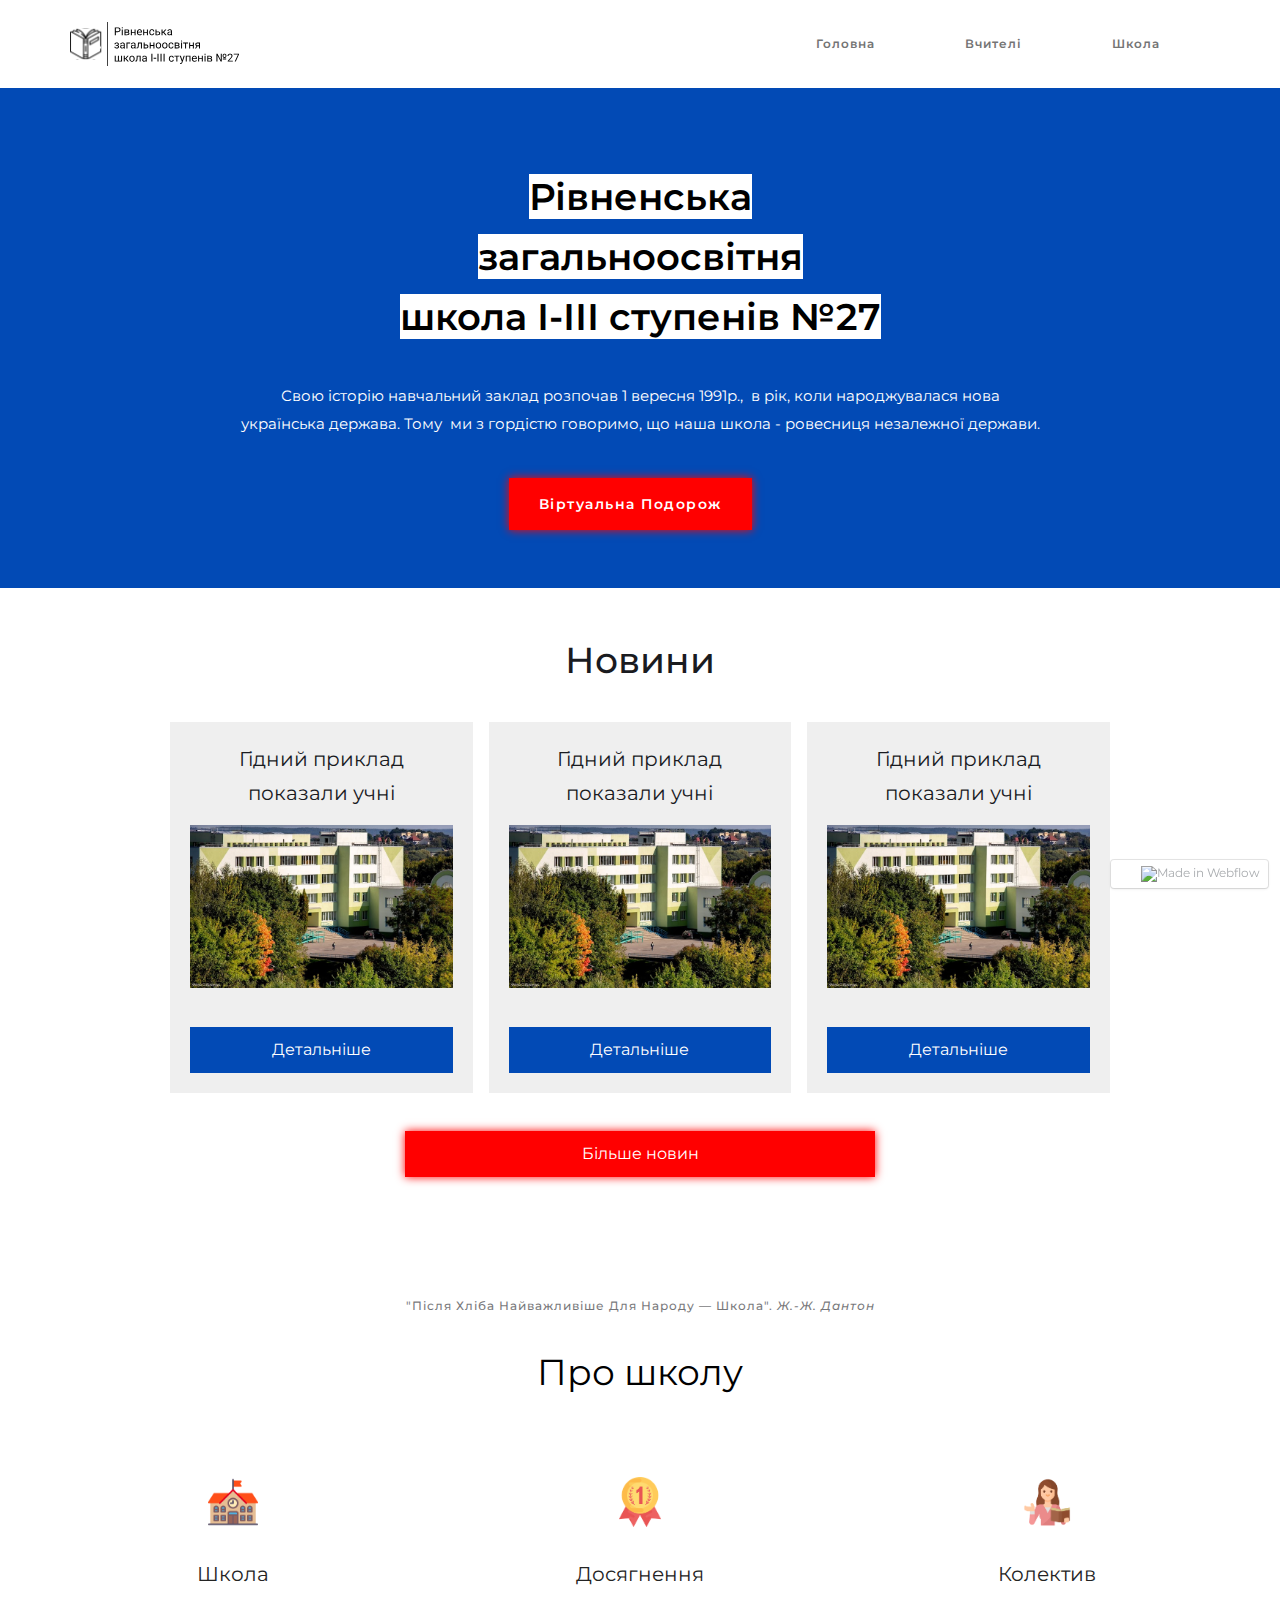
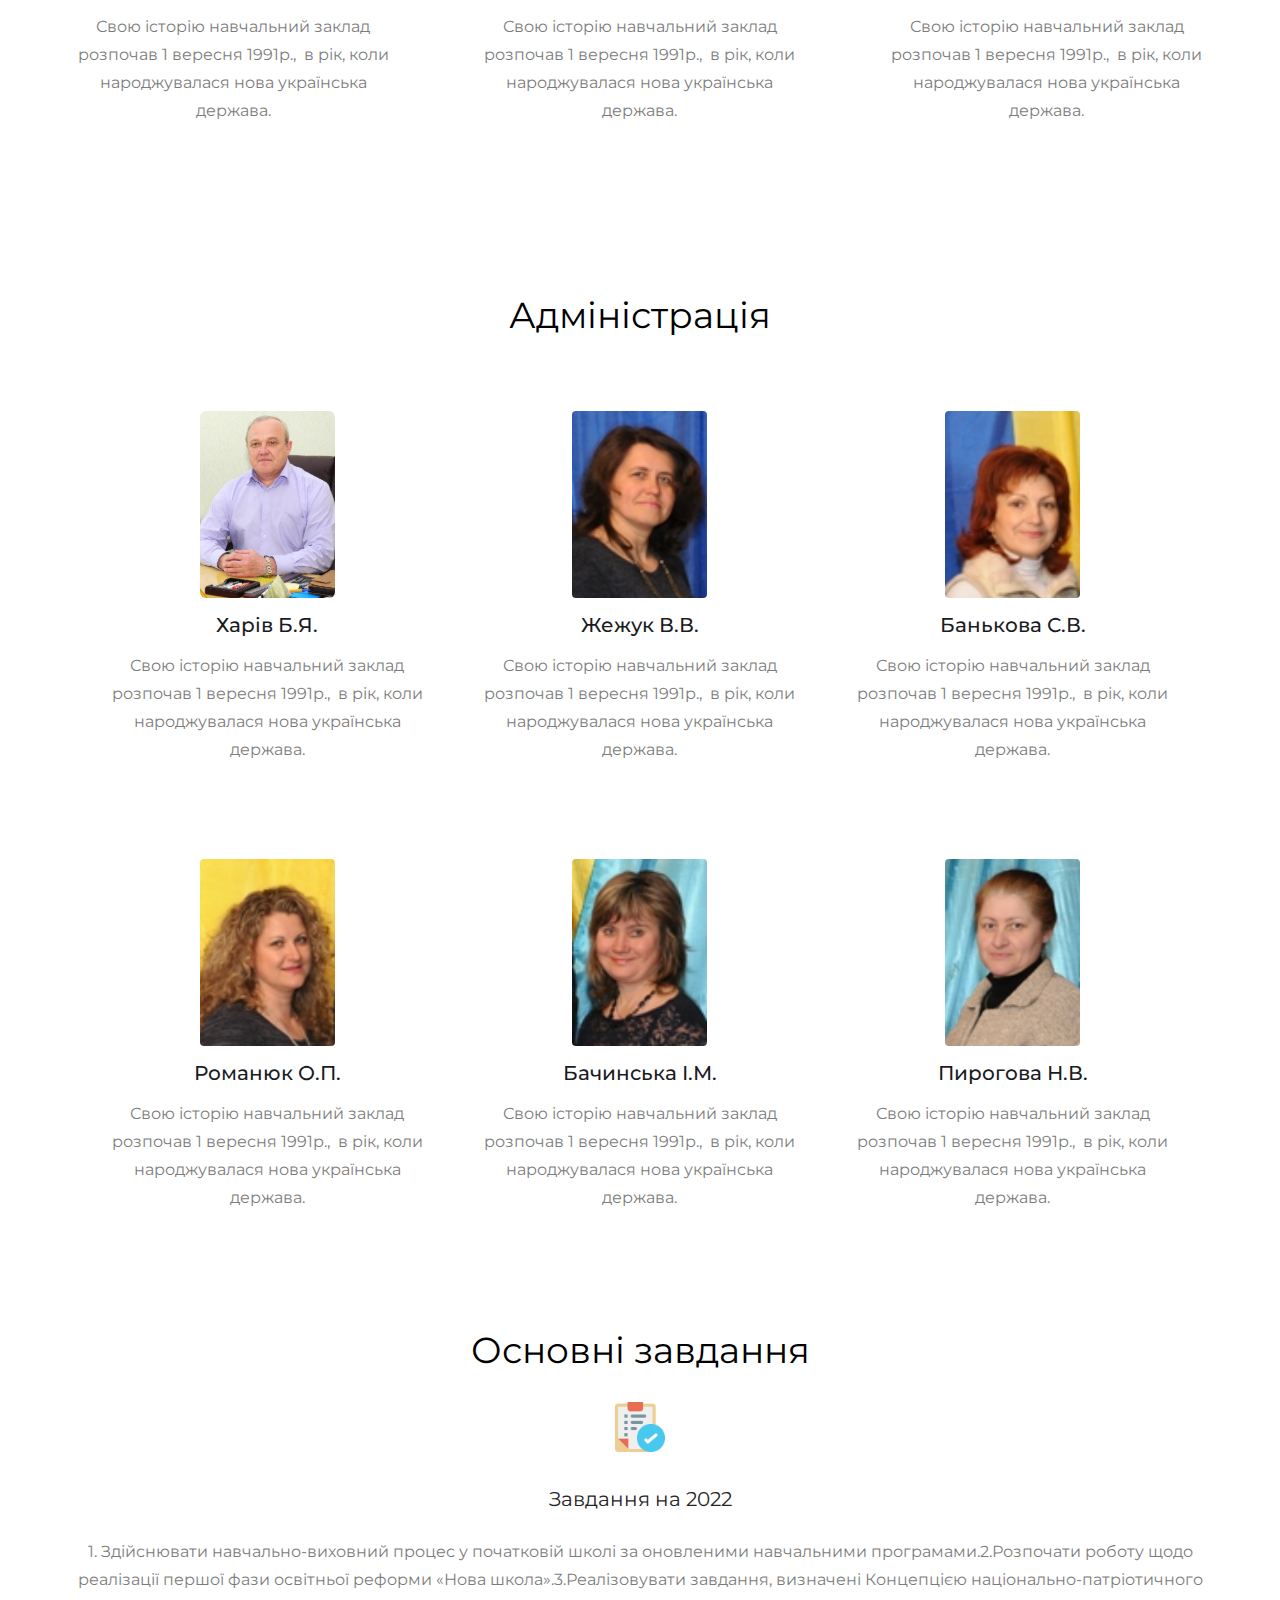
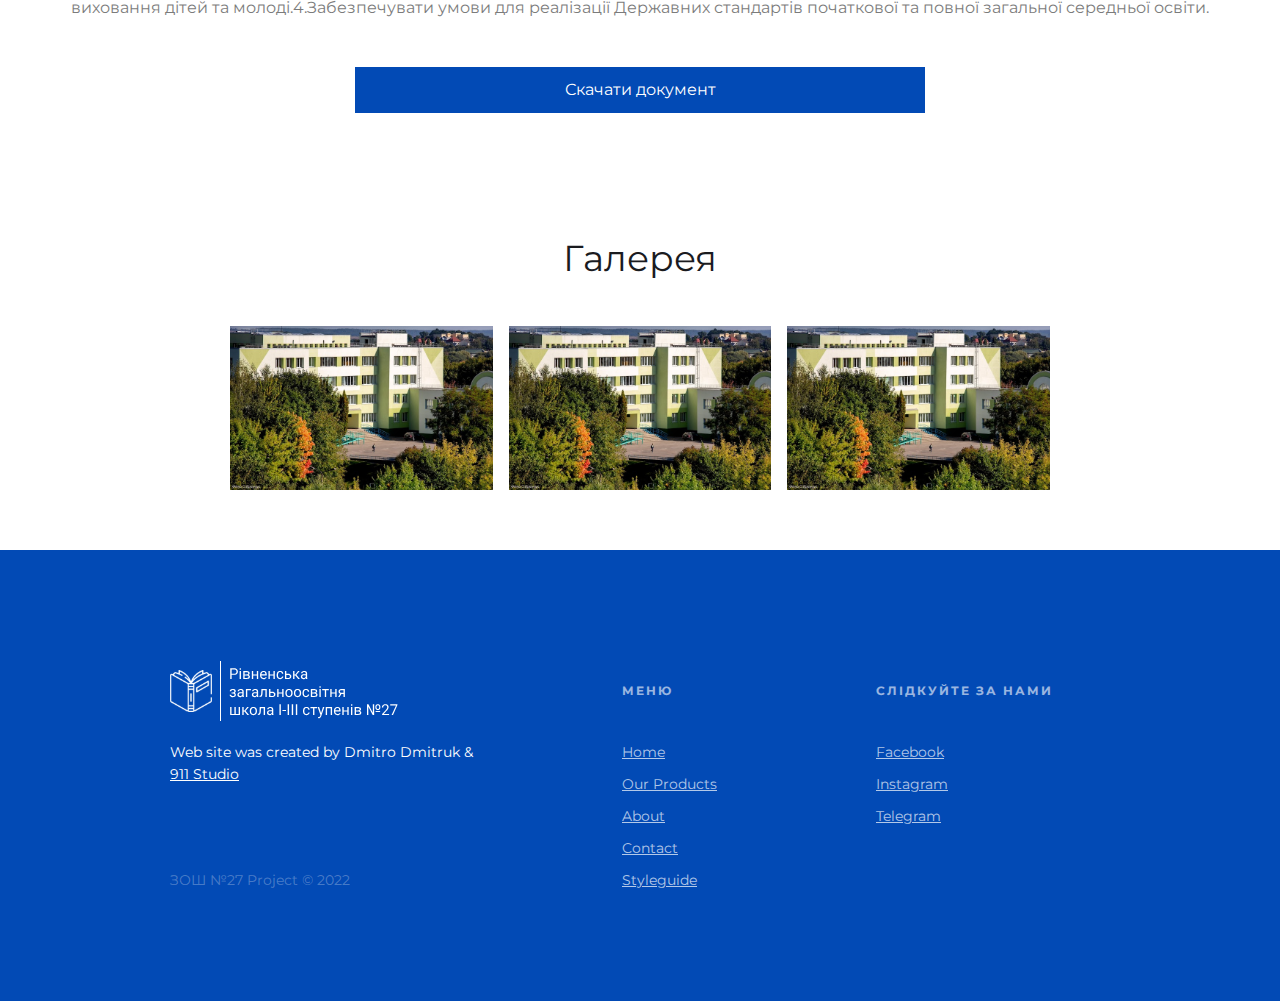
==== index.html @ 9663507f "Update index.html" ====
﻿<!DOCTYPE html>
<!-- This site was created in Webflow. http://www.webflow.com -->
<!-- Last Published: Mon Jan 24 2022 20:00:37 GMT+0000 (Coordinated Universal Time) -->
<html data-wf-domain="firstedsitetype1.webflow.io" data-wf-page="61d9787a965db270b0815e20" data-wf-site="61d9787a965db21ea6815e1c" data-wf-status="1">

<head>
  <meta charset="utf-8">
  <title>ЗОШ №27</title>
  <meta content="Portfolio - Webflow HTML website template" property="og:title">
  <meta content="https://uploads-ssl.webflow.com/5c6e6f46bf98b2013cf621c5/5cdbf62c56d6dd3315e2b16b_Portfolio%20SEO.jpg" property="og:image">
  <meta content="Portfolio - Webflow HTML website template" property="twitter:title">
  <meta content="https://uploads-ssl.webflow.com/5c6e6f46bf98b2013cf621c5/5cdbf62c56d6dd3315e2b16b_Portfolio%20SEO.jpg" property="twitter:image">
  <meta content="width=device-width, initial-scale=1" name="viewport">
  <meta content="Webflow" name="generator">
  <link href="61d9787a965db21ea6815e1c/css/firstedsitetype1.webflow.cdcd6b448.css" rel="stylesheet" type="text/css">
  <script src="ajax/libs/webfont/1.6.26/webfont.js" type="text/javascript"></script>
  <script type="text/javascript">
    WebFont.load({
      google: {
        families: ["Montserrat:100,100italic,200,200italic,300,300italic,400,400italic,500,500italic,600,600italic,700,700italic,800,800italic,900,900italic"]
      }
    });
  </script>
  <!--[if lt IE 9]><script src="https://cdnjs.cloudflare.com/ajax/libs/html5shiv/3.7.3/html5shiv.min.js" type="text/javascript"></script><![endif]-->
  <script type="text/javascript">
    ! function(o, c) {
      var n = c.documentElement,
        t = " w-mod-";
      n.className += t + "js", ("ontouchstart" in o || o.DocumentTouch && c instanceof DocumentTouch) && (n.className += t + "touch")
    }(window, document);
  </script>
  <link href="img/favicon.svg" rel="shortcut icon" type="image/x-icon">
  <link href="img/webclip.png" rel="apple-touch-icon">
</head>

<body class="body">
  <div data-animation="default" data-collapse="medium" data-duration="400" data-easing="ease" data-easing2="ease" data-doc-height="1" role="banner" class="navbar-light w-nav">
    <div class="container-light-nav w-container">
      <a href="#" class="navbar-light-brand w-nav-brand"><img src="61d9787a965db21ea6815e1c/61eb104638415edb70605162_Group%20252.svg" loading="lazy" width="171" alt="" class="image-2"></a>
      <nav role="navigation" class="nav-menu-3 w-nav-menu"><a href="#" class="navbar-light-bold-link w-nav-link">Головна</a><a href="about.html" class="navbar-light-bold-link link1 w-nav-link">About</a><a href="work/project-1.html" class="navbar-light-bold-link w-nav-link">Вчителі</a><a href="#" class="navbar-light-bold-link margin w-nav-link">Школа</a><a href="#" class="navbar-light-navbutton w-button">Закрити</a></nav>
      <div class="menu-button-2 w-nav-button">
        <div class="navbar-light-icon w-icon-nav-menu"></div>
      </div>
    </div>
  </div>
  <div class="hero-centered-section-2 wf-section">
    <div class="centered-container-4 hero">
      <h1 class="call-to-action-heading"><strong class="bold-text-3">Рівненська<br>загальноосвітня<br>школа І-ІІІ ступенів №27</strong></h1>
      <p class="paragraph-4">Свою історію навчальний заклад розпочав 1 вересня 1991р.,  в рік, коли народжувалася нова українська держава. Тому  ми з гордістю говоримо, що наша школа - ровесниця незалежної держави.</p>
      <div class="call-to-action-buttons"><a href="#" class="primary-button-black w-button">Віртуальна подорож</a></div>
    </div>
  </div>
  <div class="container-2 w-container">
    <h2 class="heading-5">Новини</h2>
    <div class="w-layout-grid grid-2">
      <div id="w-node-_0415fb3f-47e9-1f20-439d-77aa649a1a0a-b0815e20" class="div-block-3">
        <h1 class="heading-4">Гідний приклад показали учні <br></h1><img src="61d9787a965db21ea6815e1c/61e8712959185438f2e9c847_foto10.svg" loading="lazy" alt="" class="image-6"><a href="#" class="button-4 w-button">Детальніше</a></div>
      <div id="w-node-_4886e2d8-383d-171f-f75a-97feb300825b-b0815e20" class="div-block-4">
        <h1 class="heading-4">Гідний приклад показали учні <br></h1><img src="61d9787a965db21ea6815e1c/61e8712959185438f2e9c847_foto10.svg" loading="lazy" alt="" class="image-6"><a href="#" class="button-4 w-button">Детальніше</a></div>
      <div id="w-node-_402d2395-a0a4-376d-558b-1325a8fdc1e4-b0815e20" class="div-block-5">
        <h1 class="heading-4">Гідний приклад показали учні <br></h1><img src="61d9787a965db21ea6815e1c/61e8712959185438f2e9c847_foto10.svg" loading="lazy" alt="" class="image-6"><a href="#" class="button-4 w-button">Детальніше</a></div>
    </div><a href="#" class="button-5 w-button">Більше новин</a></div>
  <div class="about-services-section-3 wf-section">
    <div class="layout-container-5">
      <div class="uppercase-label cc-light">&quot;Після хліба найважливіше для народу — школа&quot;. <em>Ж.-Ж. Дантон</em></div>
      <div class="section-heading-wrap">
        <h2 class="about-services-heading-2">Про школу</h2></div>
      <div class="w-layout-grid our-services-grid">
        <div id="w-node-_2dd7c627-fd09-6a30-bc1b-7b00ef68406f-b0815e20"><img src="61d9787a965db21ea6815e1c/61ebce993eec59802623052a_school.png" width="50" alt="" class="service-icon">
          <div class="paragraph-bigger-2">Школа</div>
          <div class="paragraph-light-2">Свою історію навчальний заклад розпочав 1 вересня 1991р.,  в рік, коли народжувалася нова українська держава. </div>
        </div>
        <div id="w-node-_2dd7c627-fd09-6a30-bc1b-7b00ef684075-b0815e20" class="div-block-6"><img src="61d9787a965db21ea6815e1c/61ebcef50424bc728038a250_gold-medal.png" width="50" sizes="50px" srcset="61d9787a965db21ea6815e1c/61ebcef50424bc728038a250_gold-medal-p-500.png 500w, 61d9787a965db21ea6815e1c/61ebcef50424bc728038a250_gold-medal.png 512w" alt="" class="service-icon">
          <div class="paragraph-bigger-2">Досягнення</div>
          <div class="paragraph-light-2">Свою історію навчальний заклад розпочав 1 вересня 1991р.,  в рік, коли народжувалася нова українська держава. </div>
        </div>
        <div id="w-node-_2dd7c627-fd09-6a30-bc1b-7b00ef68407b-b0815e20" class="div-block-7"><img src="61d9787a965db21ea6815e1c/61ebceffe778ef903ecd5eda_teacher.png" width="50" sizes="50px" srcset="61d9787a965db21ea6815e1c/61ebceffe778ef903ecd5eda_teacher-p-500.png 500w, 61d9787a965db21ea6815e1c/61ebceffe778ef903ecd5eda_teacher.png 512w" alt="" class="service-icon">
          <div class="paragraph-bigger-2">Колектив</div>
          <div class="paragraph-light-2">Свою історію навчальний заклад розпочав 1 вересня 1991р.,  в рік, коли народжувалася нова українська держава. </div>
        </div>
      </div>
    </div>
  </div>
  <section class="cards-section-3 wf-section">
    <div class="cards-centered-container-3">
      <h2 class="cards-heading-2">Адміністрація</h2>
      <div class="w-layout-grid grid-3">
        <div id="w-node-_5cc56410-78a3-db7b-882e-aea2914bc090-b0815e20" class="div-block-20"><img src="61d9787a965db21ea6815e1c/61eef6e5d3212e21b6e97d5e_dyr%202.svg" loading="lazy" alt="" class="image-7">
          <h5 class="heading-11">Харів Б.Я.</h5>
          <div class="paragraph-light-2">Свою історію навчальний заклад розпочав 1 вересня 1991р.,  в рік, коли народжувалася нова українська держава. </div>
        </div>
        <div id="w-node-_103beee8-cf73-59cf-a818-99feea9e9a7e-b0815e20" class="div-block-21"><img src="61d9787a965db21ea6815e1c/61ec6e6d713b7af237a31a8c_1111%20%281%29%201.svg" loading="lazy" alt="" class="image-7">
          <h5 class="heading-12">Жежук В.В.</h5>
          <div class="paragraph-light-2">Свою історію навчальний заклад розпочав 1 вересня 1991р.,  в рік, коли народжувалася нова українська держава. </div>
        </div>
        <div id="w-node-_459444ac-bafb-150d-f192-a1337df9ac0c-b0815e20" class="div-block-22"><img src="61d9787a965db21ea6815e1c/61ebda342feaaa518d736b5d_1111%20%282%29%201.svg" loading="lazy" alt="" class="image-7">
          <h5 class="heading-13">Банькова С.В.</h5>
          <div class="paragraph-light-2">Свою історію навчальний заклад розпочав 1 вересня 1991р.,  в рік, коли народжувалася нова українська держава. </div>
        </div>
        <div id="w-node-aff3f254-a9be-9cbf-3c4b-4bce1d670b29-b0815e20" class="div-block-23"><img src="61d9787a965db21ea6815e1c/61ec6ef815a31841acb0079c_1111%20%283%29%201.svg" loading="lazy" alt="" class="image-16">
          <h5 class="heading-14">Романюк О.П.</h5>
          <div class="paragraph-light-2">Свою історію навчальний заклад розпочав 1 вересня 1991р.,  в рік, коли народжувалася нова українська держава. </div>
        </div>
        <div id="w-node-bc445b6e-08cf-c617-1a65-7a1874ef0f01-b0815e20" class="div-block-24"><img src="61d9787a965db21ea6815e1c/61ec6c9595ff2ef2753bba88_1111%20%284%29%201.svg" loading="lazy" alt="" class="image-7">
          <h5 class="heading-10">Бачинська І.М.</h5>
          <div class="paragraph-light-2">Свою історію навчальний заклад розпочав 1 вересня 1991р.,  в рік, коли народжувалася нова українська держава. </div>
        </div>
        <div id="w-node-c2b5476b-d02a-9b82-5a9a-f78bc96abdcc-b0815e20"><img src="61d9787a965db21ea6815e1c/61ebd9a25458cefeafcf867c_1111%20%285%29%201.svg" loading="lazy" alt="" class="image-7">
          <h5 class="heading-10">Пирогова Н.В.</h5>
          <div class="paragraph-light-2">Свою історію навчальний заклад розпочав 1 вересня 1991р.,  в рік, коли народжувалася нова українська держава. </div>
        </div>
      </div>
    </div>
  </section>
  <div class="about-services-section-3 wf-section">
    <div class="layout-container-6">
      <div class="section-heading-wrap">
        <h2 class="about-services-heading-2">Основні завдання</h2></div>
      <div class="w-layout-grid our-services-grid-2">
        <div id="w-node-ad8e2a5c-8f0b-9cde-867f-dc7500921917-b0815e20" class="div-block-26"><img src="61d9787a965db21ea6815e1c/61ebe29cf6ec072f7f555dff_completed-task.png" width="50" alt="" class="service-icon icon">
          <div class="paragraph-bigger-2">Завдання на 2022</div>
          <div class="paragraph-light-2">1. Здійснювати навчально-виховний процес у початковій школі за оновленими навчальними програмами.2.Розпочати роботу щодо реалізації першої фази освітньої реформи «Нова школа».3.Реалізовувати завдання, визначені Концепцією національно-патріотичного виховання дітей та молоді.4.Забезпечувати умови для реалізації Державних стандартів початкової та повної загальної середньої освіти.</div><a id="w-node-ce9aa9ec-27ff-61ab-f1ac-e3abd87cdbb5-b0815e20" href="#" class="button-6 w-button">Скачати документ</a></div>
      </div>
    </div>
  </div>
  <h2 class="heading-18">Галерея</h2>
  <div class="section-4 wf-section">
    <div class="w-layout-grid grid-8">
      <div id="w-node-e1f950d1-c550-7351-fd55-36d050d19826-b0815e20"><img src="61d9787a965db21ea6815e1c/61e8712959185438f2e9c847_foto10.svg" loading="lazy" alt=""></div><img src="61d9787a965db21ea6815e1c/61e8712959185438f2e9c847_foto10.svg" loading="lazy" id="w-node-afbf003c-ed60-6184-dfce-31ef0506db3e-b0815e20" alt=""><img src="61d9787a965db21ea6815e1c/61e8712959185438f2e9c847_foto10.svg" loading="lazy" id="w-node-_06fa1d9b-f05e-83cd-65d6-2abcfd4f10e9-b0815e20" alt=""></div>
  </div>
  <div class="footer-wrapper-2 wf-section">
    <div class="wrap">
      <div class="w-layout-grid footer">
        <div id="w-node-_2bea6eff-9073-29dc-cfba-de7bb86956cc-b0815e20" class="div-block-25"><img src="61d9787a965db21ea6815e1c/61ebee629b9d20934a2c982f_Group%20256.svg" loading="lazy" alt="" class="image-12"></div>
        <p id="w-node-_2bea6eff-9073-29dc-cfba-de7bb86956cf-b0815e20" class="small-paragraph">Web site was created by Dmitro Dmitruk &amp; <a href="#" class="link-2">911 Studio</a></p>
        <p id="w-node-_2bea6eff-9073-29dc-cfba-de7bb86956d1-b0815e20" class="small-paragraph cc-copyright-footer">ЗОШ №27 Project © 2022</p>
        <div id="w-node-_2bea6eff-9073-29dc-cfba-de7bb86956d3-b0815e20" class="label-2 cc-footer-section-headline w-inline-block">Меню</div>
        <div id="w-node-_2bea6eff-9073-29dc-cfba-de7bb86956d5-b0815e20" class="footer-grid-column"><a href="#" class="footer-link">Home</a><a href="#" class="footer-link">Our Products</a><a href="#" class="footer-link">About</a><a href="#" class="footer-link">Contact</a><a href="#" class="footer-link">Styleguide</a></div>
        <div id="w-node-_2bea6eff-9073-29dc-cfba-de7bb86956e0-b0815e20" class="label-2 cc-footer-section-headline w-inline-block">Слідкуйте за нами</div>
        <div id="w-node-_2bea6eff-9073-29dc-cfba-de7bb86956e2-b0815e20" class="footer-grid-column"><a href="#" target="_blank" class="footer-link">Facebook</a><a href="#" target="_blank" class="footer-link">Instagram</a><a href="#" target="_blank" class="footer-link">Telegram</a></div>
      </div>
    </div>
  </div>
  <script src="js/jquery-3.5.1.min.dc5e7f18c8.js?site=61d9787a965db21ea6815e1c" type="text/javascript" integrity="sha256-9/aliU8dGd2tb6OSsuzixeV4y/faTqgFtohetphbbj0=" crossorigin="anonymous"></script>
  <script src="61d9787a965db21ea6815e1c/js/webflow.a9cdc1e9c.js" type="text/javascript"></script>
  <!--[if lte IE 9]><script src="//cdnjs.cloudflare.com/ajax/libs/placeholders/3.0.2/placeholders.min.js"></script><![endif]-->
 
</body>

</html>
---- 61d9787a965db21ea6815e1c/css/firstedsitetype1.webflow.cdcd6b448.css ----
/* Generated on: Mon Jan 24 2022 20:00:37 GMT+0000 (Coordinated Universal Time) */
/* ==========================================================================
   normalize.css v3.0.3 | MIT License | github.com/necolas/normalize.css 
   ========================================================================== */
/*! normalize.css v3.0.3 | MIT License | github.com/necolas/normalize.css */html{font-family:sans-serif;-ms-text-size-adjust:100%;-webkit-text-size-adjust:100%}body{margin:0}article,aside,details,figcaption,figure,footer,header,hgroup,main,menu,nav,section,summary{display:block}audio,canvas,progress,video{display:inline-block;vertical-align:baseline}audio:not([controls]){display:none;height:0}[hidden],template{display:none}a{background-color:transparent}a:active,a:hover{outline:0}abbr[title]{border-bottom:1px dotted}b,strong{font-weight:bold}dfn{font-style:italic}h1{font-size:2em;margin:.67em 0}mark{background:#ff0;color:#000}small{font-size:80%}sub,sup{font-size:75%;line-height:0;position:relative;vertical-align:baseline}sup{top:-0.5em}sub{bottom:-0.25em}img{border:0}svg:not(:root){overflow:hidden}figure{margin:1em 40px}hr{box-sizing:content-box;height:0}pre{overflow:auto}code,kbd,pre,samp{font-family:monospace,monospace;font-size:1em}button,input,optgroup,select,textarea{color:inherit;font:inherit;margin:0}button{overflow:visible}button,select{text-transform:none}button,html input[type="button"],input[type="reset"]{-webkit-appearance:button;cursor:pointer}button[disabled],html input[disabled]{cursor:default}button::-moz-focus-inner,input::-moz-focus-inner{border:0;padding:0}input{line-height:normal}input[type='checkbox'],input[type='radio']{box-sizing:border-box;padding:0}input[type='number']::-webkit-inner-spin-button,input[type='number']::-webkit-outer-spin-button{height:auto}input[type='search']{-webkit-appearance:none}input[type='search']::-webkit-search-cancel-button,input[type='search']::-webkit-search-decoration{-webkit-appearance:none}fieldset{border:1px solid #c0c0c0;margin:0 2px;padding:.35em .625em .75em}legend{border:0;padding:0}textarea{overflow:auto}optgroup{font-weight:bold}table{border-collapse:collapse;border-spacing:0}td,th{padding:0}

/* ==========================================================================
   Start of base Webflow CSS - If you're looking for some ultra-clean CSS, skip the boilerplate and see the unminified code below.
   ========================================================================== */
@font-face{font-family:'webflow-icons';src:url("[data-uri]") format('truetype');font-weight:normal;font-style:normal}[class^="w-icon-"],[class*=" w-icon-"]{font-family:'webflow-icons' !important;speak:none;font-style:normal;font-weight:normal;font-variant:normal;text-transform:none;line-height:1;-webkit-font-smoothing:antialiased;-moz-osx-font-smoothing:grayscale}.w-icon-slider-right:before{content:"\e600"}.w-icon-slider-left:before{content:"\e601"}.w-icon-nav-menu:before{content:"\e602"}.w-icon-arrow-down:before,.w-icon-dropdown-toggle:before{content:"\e603"}.w-icon-file-upload-remove:before{content:"\e900"}.w-icon-file-upload-icon:before{content:"\e903"}*{-webkit-box-sizing:border-box;-moz-box-sizing:border-box;box-sizing:border-box}html{height:100%}body{margin:0;min-height:100%;background-color:#fff;font-family:Arial,sans-serif;font-size:14px;line-height:20px;color:#333}img{max-width:100%;vertical-align:middle;display:inline-block}html.w-mod-touch *{background-attachment:scroll !important}.w-block{display:block}.w-inline-block{max-width:100%;display:inline-block}.w-clearfix:before,.w-clearfix:after{content:" ";display:table;grid-column-start:1;grid-row-start:1;grid-column-end:2;grid-row-end:2}.w-clearfix:after{clear:both}.w-hidden{display:none}.w-button{display:inline-block;padding:9px 15px;background-color:#3898EC;color:white;border:0;line-height:inherit;text-decoration:none;cursor:pointer;border-radius:0}input.w-button{-webkit-appearance:button}html[data-w-dynpage] [data-w-cloak]{color:transparent !important}.w-webflow-badge,.w-webflow-badge *{position:static;left:auto;top:auto;right:auto;bottom:auto;z-index:auto;display:block;visibility:visible;overflow:visible;overflow-x:visible;overflow-y:visible;box-sizing:border-box;width:auto;height:auto;max-height:none;max-width:none;min-height:0;min-width:0;margin:0;padding:0;float:none;clear:none;border:0 none transparent;border-radius:0;background:none;background-image:none;background-position:0 0;background-size:auto auto;background-repeat:repeat;background-origin:padding-box;background-clip:border-box;background-attachment:scroll;background-color:transparent;box-shadow:none;opacity:1;transform:none;transition:none;direction:ltr;font-family:inherit;font-weight:inherit;color:inherit;font-size:inherit;line-height:inherit;font-style:inherit;font-variant:inherit;text-align:inherit;letter-spacing:inherit;text-decoration:inherit;text-indent:0;text-transform:inherit;list-style-type:disc;text-shadow:none;font-smoothing:auto;vertical-align:baseline;cursor:inherit;white-space:inherit;word-break:normal;word-spacing:normal;word-wrap:normal}.w-webflow-badge{position:fixed !important;display:inline-block !important;visibility:visible !important;z-index:2147483647 !important;top:auto !important;right:12px !important;bottom:12px !important;left:auto !important;color:#AAADB0 !important;background-color:#fff !important;border-radius:3px !important;padding:6px 8px 6px 6px !important;font-size:12px !important;opacity:1 !important;line-height:14px !important;text-decoration:none !important;transform:none !important;margin:0 !important;width:auto !important;height:auto !important;overflow:visible !important;white-space:nowrap;box-shadow:0 0 0 1px rgba(0,0,0,0.1),0 1px 3px rgba(0,0,0,0.1);cursor:pointer}.w-webflow-badge>img{display:inline-block !important;visibility:visible !important;opacity:1 !important;vertical-align:middle !important}h1,h2,h3,h4,h5,h6{font-weight:bold;margin-bottom:10px}h1{font-size:38px;line-height:44px;margin-top:20px}h2{font-size:32px;line-height:36px;margin-top:20px}h3{font-size:24px;line-height:30px;margin-top:20px}h4{font-size:18px;line-height:24px;margin-top:10px}h5{font-size:14px;line-height:20px;margin-top:10px}h6{font-size:12px;line-height:18px;margin-top:10px}p{margin-top:0;margin-bottom:10px}blockquote{margin:0 0 10px 0;padding:10px 20px;border-left:5px solid #E2E2E2;font-size:18px;line-height:22px}figure{margin:0;margin-bottom:10px}figcaption{margin-top:5px;text-align:center}ul,ol{margin-top:0;margin-bottom:10px;padding-left:40px}.w-list-unstyled{padding-left:0;list-style:none}.w-embed:before,.w-embed:after{content:" ";display:table;grid-column-start:1;grid-row-start:1;grid-column-end:2;grid-row-end:2}.w-embed:after{clear:both}.w-video{width:100%;position:relative;padding:0}.w-video iframe,.w-video object,.w-video embed{position:absolute;top:0;left:0;width:100%;height:100%}fieldset{padding:0;margin:0;border:0}button,html input[type='button'],input[type='reset']{border:0;cursor:pointer;-webkit-appearance:button}.w-form{margin:0 0 15px}.w-form-done{display:none;padding:20px;text-align:center;background-color:#dddddd}.w-form-fail{display:none;margin-top:10px;padding:10px;background-color:#ffdede}label{display:block;margin-bottom:5px;font-weight:bold}.w-input,.w-select{display:block;width:100%;height:38px;padding:8px 12px;margin-bottom:10px;font-size:14px;line-height:1.42857143;color:#333333;vertical-align:middle;background-color:#ffffff;border:1px solid #cccccc}.w-input:-moz-placeholder,.w-select:-moz-placeholder{color:#999}.w-input::-moz-placeholder,.w-select::-moz-placeholder{color:#999;opacity:1}.w-input:-ms-input-placeholder,.w-select:-ms-input-placeholder{color:#999}.w-input::-webkit-input-placeholder,.w-select::-webkit-input-placeholder{color:#999}.w-input:focus,.w-select:focus{border-color:#3898EC;outline:0}.w-input[disabled],.w-select[disabled],.w-input[readonly],.w-select[readonly],fieldset[disabled] .w-input,fieldset[disabled] .w-select{cursor:not-allowed;background-color:#eeeeee}textarea.w-input,textarea.w-select{height:auto}.w-select{background-color:#f3f3f3}.w-select[multiple]{height:auto}.w-form-label{display:inline-block;cursor:pointer;font-weight:normal;margin-bottom:0}.w-radio{display:block;margin-bottom:5px;padding-left:20px}.w-radio:before,.w-radio:after{content:" ";display:table;grid-column-start:1;grid-row-start:1;grid-column-end:2;grid-row-end:2}.w-radio:after{clear:both}.w-radio-input{margin:4px 0 0;margin-top:1px \9;line-height:normal;float:left;margin-left:-20px}.w-radio-input{margin-top:3px}.w-file-upload{display:block;margin-bottom:10px}.w-file-upload-input{width:.1px;height:.1px;opacity:0;overflow:hidden;position:absolute;z-index:-100}.w-file-upload-default,.w-file-upload-uploading,.w-file-upload-success{display:inline-block;color:#333333}.w-file-upload-error{display:block;margin-top:10px}.w-file-upload-default.w-hidden,.w-file-upload-uploading.w-hidden,.w-file-upload-error.w-hidden,.w-file-upload-success.w-hidden{display:none}.w-file-upload-uploading-btn{display:flex;font-size:14px;font-weight:normal;cursor:pointer;margin:0;padding:8px 12px;border:1px solid #cccccc;background-color:#fafafa}.w-file-upload-file{display:flex;flex-grow:1;justify-content:space-between;margin:0;padding:8px 9px 8px 11px;border:1px solid #cccccc;background-color:#fafafa}.w-file-upload-file-name{font-size:14px;font-weight:normal;display:block}.w-file-remove-link{margin-top:3px;margin-left:10px;width:auto;height:auto;padding:3px;display:block;cursor:pointer}.w-icon-file-upload-remove{margin:auto;font-size:10px}.w-file-upload-error-msg{display:inline-block;color:#ea384c;padding:2px 0}.w-file-upload-info{display:inline-block;line-height:38px;padding:0 12px}.w-file-upload-label{display:inline-block;font-size:14px;font-weight:normal;cursor:pointer;margin:0;padding:8px 12px;border:1px solid #cccccc;background-color:#fafafa}.w-icon-file-upload-icon,.w-icon-file-upload-uploading{display:inline-block;margin-right:8px;width:20px}.w-icon-file-upload-uploading{height:20px}.w-container{margin-left:auto;margin-right:auto;max-width:940px}.w-container:before,.w-container:after{content:" ";display:table;grid-column-start:1;grid-row-start:1;grid-column-end:2;grid-row-end:2}.w-container:after{clear:both}.w-container .w-row{margin-left:-10px;margin-right:-10px}.w-row:before,.w-row:after{content:" ";display:table;grid-column-start:1;grid-row-start:1;grid-column-end:2;grid-row-end:2}.w-row:after{clear:both}.w-row .w-row{margin-left:0;margin-right:0}.w-col{position:relative;float:left;width:100%;min-height:1px;padding-left:10px;padding-right:10px}.w-col .w-col{padding-left:0;padding-right:0}.w-col-1{width:8.33333333%}.w-col-2{width:16.66666667%}.w-col-3{width:25%}.w-col-4{width:33.33333333%}.w-col-5{width:41.66666667%}.w-col-6{width:50%}.w-col-7{width:58.33333333%}.w-col-8{width:66.66666667%}.w-col-9{width:75%}.w-col-10{width:83.33333333%}.w-col-11{width:91.66666667%}.w-col-12{width:100%}.w-hidden-main{display:none !important}@media screen and (max-width:991px){.w-container{max-width:728px}.w-hidden-main{display:inherit !important}.w-hidden-medium{display:none !important}.w-col-medium-1{width:8.33333333%}.w-col-medium-2{width:16.66666667%}.w-col-medium-3{width:25%}.w-col-medium-4{width:33.33333333%}.w-col-medium-5{width:41.66666667%}.w-col-medium-6{width:50%}.w-col-medium-7{width:58.33333333%}.w-col-medium-8{width:66.66666667%}.w-col-medium-9{width:75%}.w-col-medium-10{width:83.33333333%}.w-col-medium-11{width:91.66666667%}.w-col-medium-12{width:100%}.w-col-stack{width:100%;left:auto;right:auto}}@media screen and (max-width:767px){.w-hidden-main{display:inherit !important}.w-hidden-medium{display:inherit !important}.w-hidden-small{display:none !important}.w-row,.w-container .w-row{margin-left:0;margin-right:0}.w-col{width:100%;left:auto;right:auto}.w-col-small-1{width:8.33333333%}.w-col-small-2{width:16.66666667%}.w-col-small-3{width:25%}.w-col-small-4{width:33.33333333%}.w-col-small-5{width:41.66666667%}.w-col-small-6{width:50%}.w-col-small-7{width:58.33333333%}.w-col-small-8{width:66.66666667%}.w-col-small-9{width:75%}.w-col-small-10{width:83.33333333%}.w-col-small-11{width:91.66666667%}.w-col-small-12{width:100%}}@media screen and (max-width:479px){.w-container{max-width:none}.w-hidden-main{display:inherit !important}.w-hidden-medium{display:inherit !important}.w-hidden-small{display:inherit !important}.w-hidden-tiny{display:none !important}.w-col{width:100%}.w-col-tiny-1{width:8.33333333%}.w-col-tiny-2{width:16.66666667%}.w-col-tiny-3{width:25%}.w-col-tiny-4{width:33.33333333%}.w-col-tiny-5{width:41.66666667%}.w-col-tiny-6{width:50%}.w-col-tiny-7{width:58.33333333%}.w-col-tiny-8{width:66.66666667%}.w-col-tiny-9{width:75%}.w-col-tiny-10{width:83.33333333%}.w-col-tiny-11{width:91.66666667%}.w-col-tiny-12{width:100%}}.w-widget{position:relative}.w-widget-map{width:100%;height:400px}.w-widget-map label{width:auto;display:inline}.w-widget-map img{max-width:inherit}.w-widget-map .gm-style-iw{text-align:center}.w-widget-map .gm-style-iw>button{display:none !important}.w-widget-twitter{overflow:hidden}.w-widget-twitter-count-shim{display:inline-block;vertical-align:top;position:relative;width:28px;height:20px;text-align:center;background:white;border:#758696 solid 1px;border-radius:3px}.w-widget-twitter-count-shim *{pointer-events:none;-webkit-user-select:none;-moz-user-select:none;-ms-user-select:none;user-select:none}.w-widget-twitter-count-shim .w-widget-twitter-count-inner{position:relative;font-size:15px;line-height:12px;text-align:center;color:#999;font-family:serif}.w-widget-twitter-count-shim .w-widget-twitter-count-clear{position:relative;display:block}.w-widget-twitter-count-shim.w--large{width:36px;height:28px}.w-widget-twitter-count-shim.w--large .w-widget-twitter-count-inner{font-size:18px;line-height:18px}.w-widget-twitter-count-shim:not(.w--vertical){margin-left:5px;margin-right:8px}.w-widget-twitter-count-shim:not(.w--vertical).w--large{margin-left:6px}.w-widget-twitter-count-shim:not(.w--vertical):before,.w-widget-twitter-count-shim:not(.w--vertical):after{top:50%;left:0;border:solid transparent;content:" ";height:0;width:0;position:absolute;pointer-events:none}.w-widget-twitter-count-shim:not(.w--vertical):before{border-color:rgba(117,134,150,0);border-right-color:#5d6c7b;border-width:4px;margin-left:-9px;margin-top:-4px}.w-widget-twitter-count-shim:not(.w--vertical).w--large:before{border-width:5px;margin-left:-10px;margin-top:-5px}.w-widget-twitter-count-shim:not(.w--vertical):after{border-color:rgba(255,255,255,0);border-right-color:white;border-width:4px;margin-left:-8px;margin-top:-4px}.w-widget-twitter-count-shim:not(.w--vertical).w--large:after{border-width:5px;margin-left:-9px;margin-top:-5px}.w-widget-twitter-count-shim.w--vertical{width:61px;height:33px;margin-bottom:8px}.w-widget-twitter-count-shim.w--vertical:before,.w-widget-twitter-count-shim.w--vertical:after{top:100%;left:50%;border:solid transparent;content:" ";height:0;width:0;position:absolute;pointer-events:none}.w-widget-twitter-count-shim.w--vertical:before{border-color:rgba(117,134,150,0);border-top-color:#5d6c7b;border-width:5px;margin-left:-5px}.w-widget-twitter-count-shim.w--vertical:after{border-color:rgba(255,255,255,0);border-top-color:white;border-width:4px;margin-left:-4px}.w-widget-twitter-count-shim.w--vertical .w-widget-twitter-count-inner{font-size:18px;line-height:22px}.w-widget-twitter-count-shim.w--vertical.w--large{width:76px}.w-background-video{position:relative;overflow:hidden;height:500px;color:white}.w-background-video>video{background-size:cover;background-position:50% 50%;position:absolute;margin:auto;width:100%;height:100%;right:-100%;bottom:-100%;top:-100%;left:-100%;object-fit:cover;z-index:-100}.w-background-video>video::-webkit-media-controls-start-playback-button{display:none !important;-webkit-appearance:none}.w-slider{position:relative;height:300px;text-align:center;background:#dddddd;clear:both;-webkit-tap-highlight-color:rgba(0,0,0,0);tap-highlight-color:rgba(0,0,0,0)}.w-slider-mask{position:relative;display:block;overflow:hidden;z-index:1;left:0;right:0;height:100%;white-space:nowrap}.w-slide{position:relative;display:inline-block;vertical-align:top;width:100%;height:100%;white-space:normal;text-align:left}.w-slider-nav{position:absolute;z-index:2;top:auto;right:0;bottom:0;left:0;margin:auto;padding-top:10px;height:40px;text-align:center;-webkit-tap-highlight-color:rgba(0,0,0,0);tap-highlight-color:rgba(0,0,0,0)}.w-slider-nav.w-round>div{border-radius:100%}.w-slider-nav.w-num>div{width:auto;height:auto;padding:.2em .5em;font-size:inherit;line-height:inherit}.w-slider-nav.w-shadow>div{box-shadow:0 0 3px rgba(51,51,51,0.4)}.w-slider-nav-invert{color:#fff}.w-slider-nav-invert>div{background-color:rgba(34,34,34,0.4)}.w-slider-nav-invert>div.w-active{background-color:#222}.w-slider-dot{position:relative;display:inline-block;width:1em;height:1em;background-color:rgba(255,255,255,0.4);cursor:pointer;margin:0 3px .5em;transition:background-color 100ms,color 100ms}.w-slider-dot.w-active{background-color:#fff}.w-slider-dot:focus{outline:none;box-shadow:0 0 0 2px #fff}.w-slider-dot:focus.w-active{box-shadow:none}.w-slider-arrow-left,.w-slider-arrow-right{position:absolute;width:80px;top:0;right:0;bottom:0;left:0;margin:auto;cursor:pointer;overflow:hidden;color:white;font-size:40px;-webkit-tap-highlight-color:rgba(0,0,0,0);tap-highlight-color:rgba(0,0,0,0);-webkit-user-select:none;-moz-user-select:none;-ms-user-select:none;user-select:none}.w-slider-arrow-left [class^='w-icon-'],.w-slider-arrow-right [class^='w-icon-'],.w-slider-arrow-left [class*=' w-icon-'],.w-slider-arrow-right [class*=' w-icon-']{position:absolute}.w-slider-arrow-left:focus,.w-slider-arrow-right:focus{outline:0}.w-slider-arrow-left{z-index:3;right:auto}.w-slider-arrow-right{z-index:4;left:auto}.w-icon-slider-left,.w-icon-slider-right{top:0;right:0;bottom:0;left:0;margin:auto;width:1em;height:1em}.w-slider-aria-label{border:0;clip:rect(0 0 0 0);height:1px;margin:-1px;overflow:hidden;padding:0;position:absolute;width:1px}.w-slider-force-show{display:block !important}.w-dropdown{display:inline-block;position:relative;text-align:left;margin-left:auto;margin-right:auto;z-index:900}.w-dropdown-btn,.w-dropdown-toggle,.w-dropdown-link{position:relative;vertical-align:top;text-decoration:none;color:#222222;padding:20px;text-align:left;margin-left:auto;margin-right:auto;white-space:nowrap}.w-dropdown-toggle{-webkit-user-select:none;-moz-user-select:none;-ms-user-select:none;user-select:none;display:inline-block;cursor:pointer;padding-right:40px}.w-dropdown-toggle:focus{outline:0}.w-icon-dropdown-toggle{position:absolute;top:0;right:0;bottom:0;margin:auto;margin-right:20px;width:1em;height:1em}.w-dropdown-list{position:absolute;background:#dddddd;display:none;min-width:100%}.w-dropdown-list.w--open{display:block}.w-dropdown-link{padding:10px 20px;display:block;color:#222222}.w-dropdown-link.w--current{color:#0082f3}.w-dropdown-link:focus{outline:0}@media screen and (max-width:767px){.w-nav-brand{padding-left:10px}}.w-lightbox-backdrop{color:#000;cursor:auto;font-family:serif;font-size:medium;font-style:normal;font-variant:normal;font-weight:normal;letter-spacing:normal;line-height:normal;list-style:disc;text-align:start;text-indent:0;text-shadow:none;text-transform:none;visibility:visible;white-space:normal;word-break:normal;word-spacing:normal;word-wrap:normal;position:fixed;top:0;right:0;bottom:0;left:0;color:#fff;font-family:"Helvetica Neue",Helvetica,Ubuntu,"Segoe UI",Verdana,sans-serif;font-size:17px;line-height:1.2;font-weight:300;text-align:center;background:rgba(0,0,0,0.9);z-index:2000;outline:0;opacity:0;-webkit-user-select:none;-moz-user-select:none;-ms-user-select:none;-webkit-tap-highlight-color:transparent;-webkit-transform:translate(0, 0)}.w-lightbox-backdrop,.w-lightbox-container{height:100%;overflow:auto;-webkit-overflow-scrolling:touch}.w-lightbox-content{position:relative;height:100vh;overflow:hidden}.w-lightbox-view{position:absolute;width:100vw;height:100vh;opacity:0}.w-lightbox-view:before{content:"";height:100vh}.w-lightbox-group,.w-lightbox-group .w-lightbox-view,.w-lightbox-group .w-lightbox-view:before{height:86vh}.w-lightbox-frame,.w-lightbox-view:before{display:inline-block;vertical-align:middle}.w-lightbox-figure{position:relative;margin:0}.w-lightbox-group .w-lightbox-figure{cursor:pointer}.w-lightbox-img{width:auto;height:auto;max-width:none}.w-lightbox-image{display:block;float:none;max-width:100vw;max-height:100vh}.w-lightbox-group .w-lightbox-image{max-height:86vh}.w-lightbox-caption{position:absolute;right:0;bottom:0;left:0;padding:.5em 1em;background:rgba(0,0,0,0.4);text-align:left;text-overflow:ellipsis;white-space:nowrap;overflow:hidden}.w-lightbox-embed{position:absolute;top:0;right:0;bottom:0;left:0;width:100%;height:100%}.w-lightbox-control{position:absolute;top:0;width:4em;background-size:24px;background-repeat:no-repeat;background-position:center;cursor:pointer;-webkit-transition:all .3s;transition:all .3s}.w-lightbox-left{display:none;bottom:0;left:0;background-image:url("[data-uri]")}.w-lightbox-right{display:none;right:0;bottom:0;background-image:url("[data-uri]")}.w-lightbox-close{right:0;height:2.6em;background-image:url("[data-uri]");background-size:18px}.w-lightbox-strip{position:absolute;bottom:0;left:0;right:0;padding:0 1vh;line-height:0;white-space:nowrap;overflow-x:auto;overflow-y:hidden}.w-lightbox-item{display:inline-block;width:10vh;padding:2vh 1vh;box-sizing:content-box;cursor:pointer;-webkit-transform:translate3d(0, 0, 0)}.w-lightbox-active{opacity:.3}.w-lightbox-thumbnail{position:relative;height:10vh;background:#222;overflow:hidden}.w-lightbox-thumbnail-image{position:absolute;top:0;left:0}.w-lightbox-thumbnail .w-lightbox-tall{top:50%;width:100%;-webkit-transform:translate(0, -50%);-ms-transform:translate(0, -50%);transform:translate(0, -50%)}.w-lightbox-thumbnail .w-lightbox-wide{left:50%;height:100%;-webkit-transform:translate(-50%, 0);-ms-transform:translate(-50%, 0);transform:translate(-50%, 0)}.w-lightbox-spinner{position:absolute;top:50%;left:50%;box-sizing:border-box;width:40px;height:40px;margin-top:-20px;margin-left:-20px;border:5px solid rgba(0,0,0,0.4);border-radius:50%;-webkit-animation:spin .8s infinite linear;animation:spin .8s infinite linear}.w-lightbox-spinner:after{content:"";position:absolute;top:-4px;right:-4px;bottom:-4px;left:-4px;border:3px solid transparent;border-bottom-color:#fff;border-radius:50%}.w-lightbox-hide{display:none}.w-lightbox-noscroll{overflow:hidden}@media (min-width:768px){.w-lightbox-content{height:96vh;margin-top:2vh}.w-lightbox-view,.w-lightbox-view:before{height:96vh}.w-lightbox-group,.w-lightbox-group .w-lightbox-view,.w-lightbox-group .w-lightbox-view:before{height:84vh}.w-lightbox-image{max-width:96vw;max-height:96vh}.w-lightbox-group .w-lightbox-image{max-width:82.3vw;max-height:84vh}.w-lightbox-left,.w-lightbox-right{display:block;opacity:.5}.w-lightbox-close{opacity:.8}.w-lightbox-control:hover{opacity:1}}.w-lightbox-inactive,.w-lightbox-inactive:hover{opacity:0}.w-richtext:before,.w-richtext:after{content:" ";display:table;grid-column-start:1;grid-row-start:1;grid-column-end:2;grid-row-end:2}.w-richtext:after{clear:both}.w-richtext[contenteditable="true"]:before,.w-richtext[contenteditable="true"]:after{white-space:initial}.w-richtext ol,.w-richtext ul{overflow:hidden}.w-richtext .w-richtext-figure-selected.w-richtext-figure-type-video div:after,.w-richtext .w-richtext-figure-selected[data-rt-type="video"] div:after{outline:2px solid #2895f7}.w-richtext .w-richtext-figure-selected.w-richtext-figure-type-image div,.w-richtext .w-richtext-figure-selected[data-rt-type="image"] div{outline:2px solid #2895f7}.w-richtext figure.w-richtext-figure-type-video>div:after,.w-richtext figure[data-rt-type="video"]>div:after{content:'';position:absolute;display:none;left:0;top:0;right:0;bottom:0}.w-richtext figure{position:relative;max-width:60%}.w-richtext figure>div:before{cursor:default !important}.w-richtext figure img{width:100%}.w-richtext figure figcaption.w-richtext-figcaption-placeholder{opacity:.6}.w-richtext figure div{font-size:0;color:transparent}.w-richtext figure.w-richtext-figure-type-image,.w-richtext figure[data-rt-type="image"]{display:table}.w-richtext figure.w-richtext-figure-type-image>div,.w-richtext figure[data-rt-type="image"]>div{display:inline-block}.w-richtext figure.w-richtext-figure-type-image>figcaption,.w-richtext figure[data-rt-type="image"]>figcaption{display:table-caption;caption-side:bottom}.w-richtext figure.w-richtext-figure-type-video,.w-richtext figure[data-rt-type="video"]{width:60%;height:0}.w-richtext figure.w-richtext-figure-type-video iframe,.w-richtext figure[data-rt-type="video"] iframe{position:absolute;top:0;left:0;width:100%;height:100%}.w-richtext figure.w-richtext-figure-type-video>div,.w-richtext figure[data-rt-type="video"]>div{width:100%}.w-richtext figure.w-richtext-align-center{margin-right:auto;margin-left:auto;clear:both}.w-richtext figure.w-richtext-align-center.w-richtext-figure-type-image>div,.w-richtext figure.w-richtext-align-center[data-rt-type="image"]>div{max-width:100%}.w-richtext figure.w-richtext-align-normal{clear:both}.w-richtext figure.w-richtext-align-fullwidth{width:100%;max-width:100%;text-align:center;clear:both;display:block;margin-right:auto;margin-left:auto}.w-richtext figure.w-richtext-align-fullwidth>div{display:inline-block;padding-bottom:inherit}.w-richtext figure.w-richtext-align-fullwidth>figcaption{display:block}.w-richtext figure.w-richtext-align-floatleft{float:left;margin-right:15px;clear:none}.w-richtext figure.w-richtext-align-floatright{float:right;margin-left:15px;clear:none}.w-nav{position:relative;background:#dddddd;z-index:1000}.w-nav:before,.w-nav:after{content:" ";display:table;grid-column-start:1;grid-row-start:1;grid-column-end:2;grid-row-end:2}.w-nav:after{clear:both}.w-nav-brand{position:relative;float:left;text-decoration:none;color:#333333}.w-nav-link{position:relative;display:inline-block;vertical-align:top;text-decoration:none;color:#222222;padding:20px;text-align:left;margin-left:auto;margin-right:auto}.w-nav-link.w--current{color:#0082f3}.w-nav-menu{position:relative;float:right}[data-nav-menu-open]{display:block !important;position:absolute;top:100%;left:0;right:0;background:#C8C8C8;text-align:center;overflow:visible;min-width:200px}.w--nav-link-open{display:block;position:relative}.w-nav-overlay{position:absolute;overflow:hidden;display:none;top:100%;left:0;right:0;width:100%}.w-nav-overlay [data-nav-menu-open]{top:0}.w-nav[data-animation="over-left"] .w-nav-overlay{width:auto}.w-nav[data-animation="over-left"] .w-nav-overlay,.w-nav[data-animation="over-left"] [data-nav-menu-open]{right:auto;z-index:1;top:0}.w-nav[data-animation="over-right"] .w-nav-overlay{width:auto}.w-nav[data-animation="over-right"] .w-nav-overlay,.w-nav[data-animation="over-right"] [data-nav-menu-open]{left:auto;z-index:1;top:0}.w-nav-button{position:relative;float:right;padding:18px;font-size:24px;display:none;cursor:pointer;-webkit-tap-highlight-color:rgba(0,0,0,0);tap-highlight-color:rgba(0,0,0,0);-webkit-user-select:none;-moz-user-select:none;-ms-user-select:none;user-select:none}.w-nav-button:focus{outline:0}.w-nav-button.w--open{background-color:#C8C8C8;color:white}.w-nav[data-collapse="all"] .w-nav-menu{display:none}.w-nav[data-collapse="all"] .w-nav-button{display:block}.w--nav-dropdown-open{display:block}.w--nav-dropdown-toggle-open{display:block}.w--nav-dropdown-list-open{position:static}@media screen and (max-width:991px){.w-nav[data-collapse="medium"] .w-nav-menu{display:none}.w-nav[data-collapse="medium"] .w-nav-button{display:block}}@media screen and (max-width:767px){.w-nav[data-collapse="small"] .w-nav-menu{display:none}.w-nav[data-collapse="small"] .w-nav-button{display:block}.w-nav-brand{padding-left:10px}}@media screen and (max-width:479px){.w-nav[data-collapse="tiny"] .w-nav-menu{display:none}.w-nav[data-collapse="tiny"] .w-nav-button{display:block}}.w-tabs{position:relative}.w-tabs:before,.w-tabs:after{content:" ";display:table;grid-column-start:1;grid-row-start:1;grid-column-end:2;grid-row-end:2}.w-tabs:after{clear:both}.w-tab-menu{position:relative}.w-tab-link{position:relative;display:inline-block;vertical-align:top;text-decoration:none;padding:9px 30px;text-align:left;cursor:pointer;color:#222222;background-color:#dddddd}.w-tab-link.w--current{background-color:#C8C8C8}.w-tab-link:focus{outline:0}.w-tab-content{position:relative;display:block;overflow:hidden}.w-tab-pane{position:relative;display:none}.w--tab-active{display:block}@media screen and (max-width:479px){.w-tab-link{display:block}}.w-ix-emptyfix:after{content:""}@keyframes spin{0%{transform:rotate(0deg)}100%{transform:rotate(360deg)}}.w-dyn-empty{padding:10px;background-color:#dddddd}.w-dyn-hide{display:none !important}.w-dyn-bind-empty{display:none !important}.w-condition-invisible{display:none !important}

/* ==========================================================================
   Start of custom Webflow CSS
   ========================================================================== */
.w-layout-grid {
  display: -ms-grid;
  display: grid;
  grid-auto-columns: 1fr;
  -ms-grid-columns: 1fr 1fr;
  grid-template-columns: 1fr 1fr;
  -ms-grid-rows: auto auto;
  grid-template-rows: auto auto;
  grid-row-gap: 16px;
  grid-column-gap: 16px;
}

body {
  font-family: Montserrat, sans-serif;
  color: #1a1b1f;
  font-size: 16px;
  line-height: 28px;
  font-weight: 400;
}

h1 {
  margin-top: 20px;
  margin-bottom: 15px;
  font-size: 44px;
  line-height: 62px;
  font-weight: 400;
}

h2 {
  margin-top: 10px;
  margin-bottom: 10px;
  font-size: 36px;
  line-height: 50px;
  font-weight: 400;
}

h3 {
  margin-top: 10px;
  margin-bottom: 10px;
  font-size: 30px;
  line-height: 46px;
  font-weight: 400;
}

h4 {
  margin-top: 10px;
  margin-bottom: 10px;
  font-size: 24px;
  line-height: 38px;
  font-weight: 400;
}

h5 {
  margin-top: 10px;
  margin-bottom: 10px;
  font-size: 20px;
  line-height: 34px;
  font-weight: 500;
}

h6 {
  margin-top: 10px;
  margin-bottom: 10px;
  font-size: 16px;
  line-height: 28px;
  font-weight: 500;
}

p {
  margin-bottom: 10px;
}

a {
  display: block;
  -webkit-transition: opacity 200ms ease;
  transition: opacity 200ms ease;
  color: #1a1b1f;
  text-decoration: underline;
}

a:hover {
  color: #32343a;
}

a:active {
  color: #43464d;
}

ul {
  margin-top: 20px;
  margin-bottom: 20px;
  padding-left: 40px;
  list-style-type: disc;
}

li {
  margin-bottom: 10px;
}

img {
  display: block;
}

label {
  margin-bottom: 10px;
  font-size: 12px;
  line-height: 20px;
  font-weight: 500;
  letter-spacing: 1px;
  text-transform: uppercase;
}

blockquote {
  margin-top: 25px;
  margin-bottom: 25px;
  padding: 15px 30px;
  border-left: 5px solid #e2e2e2;
  font-size: 20px;
  line-height: 34px;
}

figure {
  margin-top: 25px;
  padding-bottom: 20px;
}

figcaption {
  margin-top: 5px;
  opacity: 0.6;
  font-size: 14px;
  line-height: 26px;
  text-align: center;
}

.heading-jumbo-small {
  margin-top: 10px;
  margin-bottom: 15px;
  font-size: 36px;
  line-height: 50px;
  font-weight: 400;
  text-transform: none;
}

.styleguide-block {
  display: block;
  margin-top: 80px;
  margin-bottom: 80px;
  -webkit-box-orient: vertical;
  -webkit-box-direction: normal;
  -webkit-flex-direction: column;
  -ms-flex-direction: column;
  flex-direction: column;
  -webkit-box-align: center;
  -webkit-align-items: center;
  -ms-flex-align: center;
  align-items: center;
  text-align: left;
}

.heading-jumbo-tiny {
  margin-top: 10px;
  margin-bottom: 10px;
  font-size: 18px;
  line-height: 32px;
  font-weight: 500;
  text-transform: uppercase;
}

.rich-text {
  width: 70%;
  margin-right: auto;
  margin-bottom: 100px;
  margin-left: auto;
}

.rich-text p {
  margin-top: 15px;
  margin-bottom: 25px;
  opacity: 0.6;
}

.container {
  width: 100%;
  max-width: 1140px;
  margin-right: auto;
  margin-left: auto;
}

.styleguide-content-wrap {
  text-align: center;
}

.paragraph-small {
  font-size: 14px;
  line-height: 26px;
}

.styleguide-header-wrap {
  display: -webkit-box;
  display: -webkit-flex;
  display: -ms-flexbox;
  display: flex;
  height: 460px;
  padding: 30px;
  -webkit-box-orient: vertical;
  -webkit-box-direction: normal;
  -webkit-flex-direction: column;
  -ms-flex-direction: column;
  flex-direction: column;
  -webkit-box-pack: center;
  -webkit-justify-content: center;
  -ms-flex-pack: center;
  justify-content: center;
  -webkit-box-align: center;
  -webkit-align-items: center;
  -ms-flex-align: center;
  align-items: center;
  background-color: #1a1b1f;
  color: #fff;
  text-align: center;
}

.styleguide-button-wrap {
  margin-top: 10px;
  margin-bottom: 10px;
}

.heading-jumbo {
  margin-top: 10px;
  margin-bottom: 10px;
  font-size: 64px;
  line-height: 80px;
  text-transform: none;
}

.paragraph-tiny {
  font-size: 12px;
  line-height: 20px;
}

.paragraph-tiny.cc-paragraph-tiny-light {
  opacity: 0.7;
}

.label {
  margin-bottom: 10px;
  font-size: 12px;
  line-height: 20px;
  font-weight: 500;
  letter-spacing: 1px;
  text-transform: uppercase;
}

.label.cc-styleguide-label {
  margin-bottom: 25px;
}

.label.cc-speaking-label {
  margin-top: 20px;
  margin-bottom: 10px;
}

.label.cc-about-light {
  opacity: 0.6;
}

.paragraph-light {
  opacity: 0.6;
}

.paragraph-light.cc-position-name {
  margin-bottom: 5px;
}

.section {
  margin-right: 30px;
  margin-left: 30px;
}

.section.cc-contact {
  padding-right: 80px;
  padding-left: 80px;
  background-color: #f4f4f4;
}

.button {
  padding: 12px 25px;
  border-radius: 0px;
  background-color: #1a1b1f;
  -webkit-transition: background-color 400ms ease, opacity 400ms ease, color 400ms ease;
  transition: background-color 400ms ease, opacity 400ms ease, color 400ms ease;
  color: #fff;
  font-size: 12px;
  line-height: 20px;
  letter-spacing: 2px;
  text-decoration: none;
  text-transform: uppercase;
}

.button:hover {
  background-color: #32343a;
  color: #fff;
}

.button:active {
  background-color: #43464d;
}

.button.cc-jumbo-button {
  padding: 16px 35px;
  font-size: 14px;
  line-height: 26px;
}

.button.cc-white-button {
  padding: 16px 35px;
  background-color: #fff;
  color: #202020;
  font-size: 14px;
  line-height: 26px;
}

.button.cc-white-button:hover {
  background-color: hsla(0, 0%, 100%, 0.8);
}

.button.cc-white-button:active {
  background-color: hsla(0, 0%, 100%, 0.9);
}

.paragraph-bigger {
  margin-bottom: 10px;
  opacity: 1;
  font-size: 20px;
  line-height: 34px;
  font-weight: 400;
}

.paragraph-bigger.cc-bigger-light {
  opacity: 0.6;
}

.divider {
  height: 1px;
  background-color: #eee;
}

.logo-link {
  z-index: 1;
}

.logo-link:hover {
  opacity: 0.8;
}

.logo-link:active {
  opacity: 0.7;
}

.navigation-item {
  padding-top: 9px;
  padding-bottom: 9px;
  opacity: 0.6;
  font-size: 12px;
  line-height: 20px;
  font-weight: 500;
  letter-spacing: 1px;
  text-transform: uppercase;
}

.navigation-item:hover {
  opacity: 0.9;
}

.navigation-item:active {
  opacity: 0.8;
}

.navigation-item.w--current {
  opacity: 1;
  color: #1a1b1f;
  font-weight: 600;
}

.navigation-item.w--current:hover {
  opacity: 0.8;
  color: #32343a;
}

.navigation-item.w--current:active {
  opacity: 0.7;
  color: #32343a;
}

.navigation-items {
  display: -webkit-box;
  display: -webkit-flex;
  display: -ms-flexbox;
  display: flex;
  -webkit-box-pack: justify;
  -webkit-justify-content: space-between;
  -ms-flex-pack: justify;
  justify-content: space-between;
  -webkit-box-align: center;
  -webkit-align-items: center;
  -ms-flex-align: center;
  align-items: center;
  -webkit-box-flex: 1;
  -webkit-flex: 1;
  -ms-flex: 1;
  flex: 1;
}

.navigation {
  display: -webkit-box;
  display: -webkit-flex;
  display: -ms-flexbox;
  display: flex;
  padding: 30px 50px;
  -webkit-box-align: center;
  -webkit-align-items: center;
  -ms-flex-align: center;
  align-items: center;
  background-color: transparent;
}

.logo-image {
  display: block;
}

.navigation-wrap {
  display: -webkit-box;
  display: -webkit-flex;
  display: -ms-flexbox;
  display: flex;
  margin-right: -20px;
  -webkit-box-align: center;
  -webkit-align-items: center;
  -ms-flex-align: center;
  align-items: center;
}

.intro-wrap {
  margin-top: 100px;
  margin-bottom: 140px;
}

.name-text {
  font-size: 20px;
  line-height: 34px;
  font-weight: 400;
}

.position-name-text {
  margin-bottom: 10px;
  font-size: 20px;
  line-height: 34px;
  font-weight: 400;
  text-transform: none;
}

.work-description {
  display: -webkit-box;
  display: -webkit-flex;
  display: -ms-flexbox;
  display: flex;
  width: 100%;
  margin-bottom: 60px;
  -webkit-box-orient: vertical;
  -webkit-box-direction: normal;
  -webkit-flex-direction: column;
  -ms-flex-direction: column;
  flex-direction: column;
  -webkit-box-pack: center;
  -webkit-justify-content: center;
  -ms-flex-pack: center;
  justify-content: center;
  -webkit-box-align: center;
  -webkit-align-items: center;
  -ms-flex-align: center;
  align-items: center;
}

.work-experience-grid {
  margin-bottom: 140px;
  grid-column-gap: 30px;
  grid-row-gap: 30px;
  grid-template-areas: ". . . .";
  -ms-grid-columns: 1fr 30px 1fr 30px 1fr 30px 1fr;
  grid-template-columns: 1fr 1fr 1fr 1fr;
  -ms-grid-rows: auto;
  grid-template-rows: auto;
}

.works-grid {
  margin-bottom: 80px;
  grid-column-gap: 30px;
  grid-row-gap: 30px;
  grid-template-areas: ". . ."
    ". . .";
  -ms-grid-columns: 1.5fr 30px 1fr 30px 1.5fr;
  grid-template-columns: 1.5fr 1fr 1.5fr;
  -ms-grid-rows: auto 30px auto;
  grid-template-rows: auto auto;
}

.carrer-headline-wrap {
  width: 70%;
  margin-bottom: 50px;
}

.work-image {
  display: -webkit-box;
  display: -webkit-flex;
  display: -ms-flexbox;
  display: flex;
  height: 460px;
  margin-bottom: 40px;
  -webkit-box-orient: vertical;
  -webkit-box-direction: normal;
  -webkit-flex-direction: column;
  -ms-flex-direction: column;
  flex-direction: column;
  -webkit-box-pack: center;
  -webkit-justify-content: center;
  -ms-flex-pack: center;
  justify-content: center;
  -webkit-box-align: stretch;
  -webkit-align-items: stretch;
  -ms-flex-align: stretch;
  align-items: stretch;
  background-color: #f4f4f4;
  background-image: url("../../img/background-image.svg");
  background-position: 50% 50%;
  background-size: cover;
  text-align: center;
  text-decoration: none;
}

.work-image:hover {
  opacity: 0.8;
}

.work-image:active {
  opacity: 0.7;
}

.work-image.cc-work-1 {
  background-image: url("../61d9787a965db20fd0815e31_portfolio 1 - wide.svg");
  background-size: cover;
}

.work-image.cc-work-2 {
  background-image: url("../61d9787a965db2f8db815e30_portfolio 2 - wide.svg");
  background-size: cover;
}

.work-image.cc-work-4 {
  background-image: url("../61d9787a965db2501a815e32_portfolio 3 - wide.svg");
  background-size: cover;
}

.work-image.cc-work-3 {
  background-image: url("../61d9787a965db2b602815e33_portfolio 4 - wide.svg");
  background-size: cover;
}

.project-name-link {
  margin-bottom: 5px;
  font-size: 20px;
  line-height: 34px;
  font-weight: 400;
  text-decoration: none;
}

.project-name-link:hover {
  opacity: 0.8;
}

.project-name-link:active {
  opacity: 0.7;
}

.text-field {
  margin-bottom: 18px;
  padding: 21px 20px;
  border: 1px solid #e4e4e4;
  border-radius: 0px;
  -webkit-transition: border-color 400ms ease;
  transition: border-color 400ms ease;
  font-size: 14px;
  line-height: 26px;
}

.text-field:hover {
  border-color: #e3e6eb;
}

.text-field:active {
  border-color: #43464d;
}

.text-field:focus {
  border-color: #43464d;
}

.text-field::-webkit-input-placeholder {
  color: rgba(50, 52, 58, 0.4);
}

.text-field:-ms-input-placeholder {
  color: rgba(50, 52, 58, 0.4);
}

.text-field::-ms-input-placeholder {
  color: rgba(50, 52, 58, 0.4);
}

.text-field::placeholder {
  color: rgba(50, 52, 58, 0.4);
}

.text-field.cc-textarea {
  height: 200px;
  padding-top: 12px;
}

.status-message {
  padding: 9px 30px;
  background-color: #202020;
  color: #fff;
  font-size: 14px;
  line-height: 26px;
  text-align: center;
}

.status-message.cc-success-message {
  background-color: #12b878;
}

.status-message.cc-error-message {
  background-color: #db4b68;
}

.contact {
  padding-top: 80px;
  padding-bottom: 90px;
}

.contact-headline {
  width: 70%;
  margin-bottom: 40px;
}

.contact-form-grid {
  grid-column-gap: 30px;
  grid-row-gap: 10px;
}

.contact-form-wrap {
  width: 70%;
}

.footer-wrap {
  display: -webkit-box;
  display: -webkit-flex;
  display: -ms-flexbox;
  display: flex;
  padding: 40px 50px;
  -webkit-box-pack: justify;
  -webkit-justify-content: space-between;
  -ms-flex-pack: justify;
  justify-content: space-between;
  -webkit-box-align: center;
  -webkit-align-items: center;
  -ms-flex-align: center;
  align-items: center;
}

.webflow-link {
  display: -webkit-box;
  display: -webkit-flex;
  display: -ms-flexbox;
  display: flex;
  -webkit-box-align: center;
  -webkit-align-items: center;
  -ms-flex-align: center;
  align-items: center;
  opacity: 0.5;
  -webkit-transition: opacity 400ms ease;
  transition: opacity 400ms ease;
  text-decoration: none;
  text-transform: uppercase;
}

.webflow-link:hover {
  opacity: 1;
}

.webflow-link:active {
  opacity: 0.8;
}

.webflow-logo-tiny {
  margin-top: -2px;
  margin-right: 8px;
}

.footer-links {
  display: -webkit-box;
  display: -webkit-flex;
  display: -ms-flexbox;
  display: flex;
  margin-right: -20px;
  -webkit-box-align: center;
  -webkit-align-items: center;
  -ms-flex-align: center;
  align-items: center;
}

.footer-item {
  margin-right: 20px;
  margin-left: 20px;
  opacity: 0.6;
  font-size: 12px;
  line-height: 20px;
  letter-spacing: 1px;
  text-decoration: none;
  text-transform: uppercase;
}

.footer-item:hover {
  opacity: 0.9;
}

.footer-item:active {
  opacity: 0.8;
}

.about-intro-grid {
  margin-top: 100px;
  margin-bottom: 140px;
  -webkit-box-align: center;
  -webkit-align-items: center;
  -ms-flex-align: center;
  align-items: center;
  grid-column-gap: 80px;
  grid-row-gap: 30px;
  grid-template-areas: ". .";
  -ms-grid-columns: 1fr 80px 2fr;
  grid-template-columns: 1fr 2fr;
  -ms-grid-rows: auto;
  grid-template-rows: auto;
}

.hi-there-heading {
  margin-top: 10px;
  margin-bottom: 20px;
}

.service-name-text {
  margin-bottom: 10px;
  opacity: 0.6;
  font-size: 30px;
  line-height: 46px;
}

.skillset-wrap {
  padding-right: 60px;
}

.reference-link {
  opacity: 0.6;
  font-size: 14px;
  line-height: 26px;
  text-decoration: none;
}

.reference-link:hover {
  opacity: 1;
}

.reference-link:active {
  opacity: 0.9;
}

.featured-item-wrap {
  margin-bottom: 25px;
}

.services-items-grid {
  padding-top: 10px;
  grid-column-gap: 30px;
  grid-row-gap: 30px;
  grid-template-areas: ". .";
  -ms-grid-rows: auto;
  grid-template-rows: auto;
}

.skills-grid {
  margin-bottom: 140px;
  grid-column-gap: 80px;
  grid-row-gap: 30px;
  grid-template-areas: ". .";
  -ms-grid-columns: 1fr 80px 1fr;
  grid-template-columns: 1fr 1fr;
  -ms-grid-rows: auto;
  grid-template-rows: auto;
}

.personal-features-grid {
  margin-bottom: 110px;
  grid-column-gap: 80px;
  grid-row-gap: 20px;
  grid-template-areas: ". ."
    ". .";
  -ms-grid-rows: auto 20px auto;
  grid-template-rows: auto auto;
}

.speaking-text {
  display: inline-block;
  margin-right: 8px;
}

.speaking-text.cc-past-speaking {
  opacity: 0.6;
}

.speaking-detail {
  display: inline-block;
  opacity: 0.6;
}

.upcoming-wrap {
  margin-bottom: 40px;
}

.social-media-heading {
  margin-bottom: 60px;
}

.social-media-grid {
  margin-bottom: 30px;
  grid-column-gap: 30px;
  grid-row-gap: 30px;
  -ms-grid-rows: auto 30px auto;
  grid-template-areas: ". . . ."
    ". . . .";
  -ms-grid-columns: 1fr 30px 1fr 30px 1fr 30px 1fr;
  grid-template-columns: 1fr 1fr 1fr 1fr;
}

.project-overview-grid {
  margin-top: 120px;
  margin-bottom: 135px;
  grid-column-gap: 50px;
  grid-row-gap: 100px;
  grid-template-areas: ". . . ."
    ". . . .";
  -ms-grid-columns: 1fr 50px 1fr 50px 1fr 50px 1fr;
  grid-template-columns: 1fr 1fr 1fr 1fr;
  -ms-grid-rows: auto 100px auto;
  grid-template-rows: auto auto;
}

.detail-header-image {
  width: 100%;
}

.project-description-grid {
  margin-top: 120px;
  margin-bottom: 120px;
  grid-column-gap: 30px;
  grid-row-gap: 30px;
  grid-template-areas: ". .";
  -ms-grid-columns: 1fr 30px 2.5fr;
  grid-template-columns: 1fr 2.5fr;
  -ms-grid-rows: auto;
  grid-template-rows: auto;
}

.detail-image {
  width: 100%;
  margin-bottom: 30px;
}

.email-section {
  width: 70%;
  margin: 140px auto 200px;
  text-align: center;
}

.email-link {
  margin-top: 15px;
  margin-bottom: 15px;
  font-size: 64px;
  line-height: 88px;
  font-weight: 400;
  text-decoration: none;
  text-transform: none;
}

.email-link:hover {
  opacity: 0.8;
}

.email-link:active {
  opacity: 0.7;
}

.utility-page-wrap {
  display: -webkit-box;
  display: -webkit-flex;
  display: -ms-flexbox;
  display: flex;
  width: 100vw;
  height: 100vh;
  max-height: 100%;
  max-width: 100%;
  padding: 30px;
  -webkit-box-pack: center;
  -webkit-justify-content: center;
  -ms-flex-pack: center;
  justify-content: center;
  -webkit-box-align: center;
  -webkit-align-items: center;
  -ms-flex-align: center;
  align-items: center;
  color: #fff;
  text-align: center;
}

._404-wrap {
  display: -webkit-box;
  display: -webkit-flex;
  display: -ms-flexbox;
  display: flex;
  width: 100%;
  height: 100%;
  padding: 30px;
  -webkit-box-orient: vertical;
  -webkit-box-direction: normal;
  -webkit-flex-direction: column;
  -ms-flex-direction: column;
  flex-direction: column;
  -webkit-box-pack: center;
  -webkit-justify-content: center;
  -ms-flex-pack: center;
  justify-content: center;
  -webkit-box-align: center;
  -webkit-align-items: center;
  -ms-flex-align: center;
  align-items: center;
  background-color: #1a1b1f;
}

._404-content-wrap {
  margin-bottom: 20px;
}

.protected-wrap {
  display: -webkit-box;
  display: -webkit-flex;
  display: -ms-flexbox;
  display: flex;
  padding-top: 90px;
  padding-bottom: 100px;
  -webkit-box-pack: center;
  -webkit-justify-content: center;
  -ms-flex-pack: center;
  justify-content: center;
  text-align: center;
}

.protected-form {
  display: -webkit-box;
  display: -webkit-flex;
  display: -ms-flexbox;
  display: flex;
  -webkit-box-orient: vertical;
  -webkit-box-direction: normal;
  -webkit-flex-direction: column;
  -ms-flex-direction: column;
  flex-direction: column;
}

.protected-heading {
  margin-bottom: 30px;
}

.navbar-dark {
  position: fixed;
  width: 1140%;
  padding-top: 0px;
  padding-bottom: 0px;
  background-color: #000;
  -webkit-transition: top 200ms ease;
  transition: top 200ms ease;
  font-family: Montserrat, sans-serif;
}

.navbar-container {
  display: inline-block;
  width: 100%;
  margin-right: auto;
  margin-left: auto;
  -webkit-box-pack: justify;
  -webkit-justify-content: space-between;
  -ms-flex-pack: justify;
  justify-content: space-between;
  -webkit-box-align: end;
  -webkit-align-items: flex-end;
  -ms-flex-align: end;
  align-items: flex-end;
}

.navbar-dark-brand {
  -webkit-align-self: center;
  -ms-flex-item-align: center;
  -ms-grid-row-align: center;
  align-self: center;
  -webkit-box-flex: 1;
  -webkit-flex: 1;
  -ms-flex: 1;
  flex: 1;
}

.text-block {
  display: inline;
  -webkit-box-align: center;
  -webkit-align-items: center;
  -ms-flex-align: center;
  align-items: center;
  -webkit-align-self: center;
  -ms-flex-item-align: center;
  -ms-grid-row-align: center;
  align-self: center;
  border-bottom: 3px solid #fff;
  border-radius: 0px;
  color: #fff;
  font-size: 16px;
  font-weight: 500;
  letter-spacing: 1px;
  text-decoration: none;
  text-transform: lowercase;
}

.nav-menu {
  display: -webkit-box;
  display: -webkit-flex;
  display: -ms-flexbox;
  display: flex;
  -webkit-justify-content: space-around;
  -ms-flex-pack: distribute;
  justify-content: space-around;
  -webkit-box-align: start;
  -webkit-align-items: flex-start;
  -ms-flex-align: start;
  align-items: flex-start;
  -webkit-box-flex: 0;
  -webkit-flex: 0 auto;
  -ms-flex: 0 auto;
  flex: 0 auto;
}

.nav-link-light {
  padding-right: 30px;
  padding-left: 30px;
  color: hsla(0, 0%, 100%, 0.7);
  font-size: 12px;
  font-weight: 600;
  letter-spacing: 1px;
  text-transform: uppercase;
}

.nav-link-light:hover {
  color: #fff;
}

.navbar-dark-nav-button {
  display: -webkit-box;
  display: -webkit-flex;
  display: -ms-flexbox;
  display: flex;
  padding: 20px 30px;
  -webkit-align-self: center;
  -ms-flex-item-align: center;
  align-self: center;
  -webkit-box-flex: 0;
  -webkit-flex: 0 auto;
  -ms-flex: 0 auto;
  flex: 0 auto;
  border-radius: 0px;
  background-color: #fff;
  color: #000;
  font-size: 12px;
  font-weight: 600;
  letter-spacing: 0.5px;
  text-transform: uppercase;
}

.navbar-dark-nav-button:hover {
  background-color: hsla(0, 0%, 100%, 0.8);
}

.welcome-image-left-section {
  height: 80vh;
}

.centered-container {
  display: -webkit-box;
  display: -webkit-flex;
  display: -ms-flexbox;
  display: flex;
  max-width: 1124px;
  min-height: 300px;
  margin-right: auto;
  margin-left: auto;
  padding: 20px;
  -webkit-box-orient: vertical;
  -webkit-box-direction: normal;
  -webkit-flex-direction: column;
  -ms-flex-direction: column;
  flex-direction: column;
  -webkit-box-pack: center;
  -webkit-justify-content: center;
  -ms-flex-pack: center;
  justify-content: center;
  -webkit-flex-wrap: wrap;
  -ms-flex-wrap: wrap;
  flex-wrap: wrap;
  -webkit-box-align: center;
  -webkit-align-items: center;
  -ms-flex-align: center;
  align-items: center;
  font-family: Montserrat, sans-serif;
}

.centered-container.horizontal-flex {
  max-width: 1280px;
  min-height: 350px;
  -webkit-box-orient: horizontal;
  -webkit-box-direction: normal;
  -webkit-flex-direction: row;
  -ms-flex-direction: row;
  flex-direction: row;
  -webkit-box-pack: center;
  -webkit-justify-content: center;
  -ms-flex-pack: center;
  justify-content: center;
  -webkit-flex-wrap: nowrap;
  -ms-flex-wrap: nowrap;
  flex-wrap: nowrap;
  -webkit-box-align: center;
  -webkit-align-items: center;
  -ms-flex-align: center;
  align-items: center;
  -webkit-align-content: center;
  -ms-flex-line-pack: center;
  align-content: center;
}

.feature-section-image {
  width: 600px;
  height: 384px;
  margin-top: 154px;
  -o-object-fit: cover;
  object-fit: cover;
}

.feature-section-content {
  display: -webkit-box;
  display: -webkit-flex;
  display: -ms-flexbox;
  display: flex;
  max-width: 600px;
  min-height: 500px;
  margin-top: 130px;
  margin-right: auto;
  margin-left: auto;
  padding-right: 60px;
  padding-left: 60px;
  -webkit-box-orient: vertical;
  -webkit-box-direction: normal;
  -webkit-flex-direction: column;
  -ms-flex-direction: column;
  flex-direction: column;
  -webkit-box-pack: center;
  -webkit-justify-content: center;
  -ms-flex-pack: center;
  justify-content: center;
  -webkit-box-align: start;
  -webkit-align-items: flex-start;
  -ms-flex-align: start;
  align-items: flex-start;
  text-align: left;
}

.feature-section-heading-1 {
  color: #000;
  font-size: 33px;
  line-height: 48px;
  font-weight: 400;
}

.paragraph {
  max-width: 800px;
  margin-top: 20px;
  margin-bottom: 40px;
  color: #fff;
}

.primary-button-black {
  margin-right: 20px;
  margin-left: 0px;
  padding: 12px 30px;
  background-color: red;
  box-shadow: 0 0 9px 0 red;
  font-size: 14px;
  font-weight: 600;
  letter-spacing: 1.5px;
  text-transform: none;
}

.primary-button-black:hover {
  background-color: #000;
}

.about-services-section {
  margin-bottom: 0px;
  padding-bottom: 143px;
}

.layout-container {
  width: 100%;
  max-width: 1140px;
  margin-right: auto;
  margin-bottom: -7px;
  margin-left: auto;
  font-family: Montserrat, sans-serif;
}

.section-heading-wrap {
  margin-top: 80px;
  margin-bottom: 80px;
  text-align: center;
}

.uppercase-label {
  margin-bottom: 10px;
  font-size: 12px;
  line-height: 20px;
  font-weight: 500;
  letter-spacing: 1px;
  text-transform: uppercase;
}

.uppercase-label.cc-light {
  margin-bottom: 0px;
  opacity: 0.6;
  font-size: 12px;
  text-align: center;
  text-transform: none;
}

.uppercase-label.cc-light {
  opacity: 0.6;
}

.about-services-heading {
  margin-right: auto;
  margin-left: auto;
  color: #000;
}

.our-services-grid {
  margin-bottom: 120px;
  grid-column-gap: 80px;
  grid-row-gap: 0px;
  grid-template-areas: ". . ."
    ". . .";
  -ms-grid-columns: 1fr 80px 1fr 80px 1fr;
  grid-template-columns: 1fr 1fr 1fr;
  -ms-grid-rows: auto;
  grid-template-rows: auto;
}

.service-icon {
  margin-right: auto;
  margin-bottom: 30px;
  margin-left: auto;
}

.paragraph-bigger-2 {
  margin-bottom: 10px;
  opacity: 1;
  color: #242424;
  font-size: 20px;
  line-height: 34px;
  font-weight: 400;
  text-align: center;
}

.paragraph-light-2 {
  margin-bottom: 45px;
  opacity: 0.6;
  color: #242424;
  text-align: center;
}

.about-image {
  width: 600px;
  height: 384px;
  margin: 0px 60px;
  -o-object-fit: cover;
  object-fit: cover;
}

.about-content {
  max-width: 400px;
  -webkit-align-self: center;
  -ms-flex-item-align: center;
  -ms-grid-row-align: center;
  align-self: center;
  -webkit-box-ordinal-group: 1;
  -webkit-order: 0;
  -ms-flex-order: 0;
  order: 0;
  -webkit-box-flex: 0;
  -webkit-flex: 0 auto;
  -ms-flex: 0 auto;
  flex: 0 auto;
}

.about-heading {
  color: #000;
  font-weight: 400;
}

.about-subheading {
  color: #000;
  font-size: 18px;
  line-height: 26px;
  font-weight: 500;
}

.about-services-section-2 {
  background-color: #fff;
  color: #fff;
}

.layout-container-2 {
  width: 100%;
  max-width: 1140px;
  margin-right: auto;
  margin-left: auto;
  font-family: Montserrat, sans-serif;
}

.div-block {
  max-width: 1140px;
  margin-right: auto;
  margin-left: auto;
}

.section-2 {
  max-width: 1140px;
  margin-right: auto;
  margin-bottom: 85px;
  margin-left: auto;
}

.image {
  width: 60%;
  height: 50%;
  max-width: 100%;
  margin-right: auto;
  margin-bottom: 96px;
  margin-left: auto;
}

.div-block-2 {
  margin-bottom: 145px;
}

.body {
  margin-bottom: 0px;
  background-color: #fff;
}

.heading {
  width: 100ch;
  max-width: none;
  margin-right: auto;
  margin-left: auto;
}

.heading-2 {
  display: inline-block;
  overflow: visible;
  width: 100%;
  margin-right: auto;
  margin-bottom: 49px;
  margin-left: auto;
  padding-left: 0px;
  text-align: center;
  background-clip: border-box;
  -webkit-text-fill-color: inherit;
  -o-object-fit: fill;
  object-fit: fill;
}

.paragraph-2 {
  width: 60%;
  margin-right: auto;
  margin-left: auto;
  text-align: center;
}

.navbar-dark-2 {
  padding-top: 0px;
  padding-bottom: 0px;
  background-color: #000;
  font-family: Montserrat, sans-serif;
}

.navbar-container-2 {
  display: -webkit-box;
  display: -webkit-flex;
  display: -ms-flexbox;
  display: flex;
  margin-right: auto;
  margin-left: auto;
}

.text-block-2 {
  display: inline-block;
  -webkit-box-align: center;
  -webkit-align-items: center;
  -ms-flex-align: center;
  align-items: center;
  -webkit-align-self: center;
  -ms-flex-item-align: center;
  -ms-grid-row-align: center;
  align-self: center;
  border-bottom: 5px solid #fff;
  border-radius: 3px;
  color: #fff;
  font-size: 16px;
  font-weight: 500;
  letter-spacing: 1px;
  text-transform: lowercase;
}

.bold-text {
  font-size: 31px;
  font-weight: 700;
}

.cards-section {
  padding-top: 100px;
  padding-bottom: 100px;
  font-family: Montserrat, sans-serif;
}

.cards-centered-container {
  max-width: 1124px;
  margin-right: auto;
  margin-left: auto;
  padding-right: 20px;
  padding-left: 20px;
  -webkit-box-flex: 1;
  -webkit-flex: 1;
  -ms-flex: 1;
  flex: 1;
  text-align: center;
}

.cards-heading {
  color: #000;
  font-weight: 400;
}

.cards-paragraph-1 {
  margin-top: 24px;
  margin-bottom: 24px;
  color: #000;
  text-align: left;
}

.cards-paragraph-2 {
  margin-bottom: 24px;
  color: #000;
  text-align: left;
}

.cards-grid-container {
  display: -ms-grid;
  display: grid;
  margin-bottom: 69px;
  grid-auto-columns: 1fr;
  grid-column-gap: 40px;
  grid-row-gap: 40px;
  grid-template-areas: ". . Area";
  -ms-grid-columns: 1fr 40px 1fr 40px 1fr;
  grid-template-columns: 1fr 1fr 1fr;
  -ms-grid-rows: auto;
  grid-template-rows: auto;
  text-align: left;
}

.card-image {
  width: 286px;
  height: 286px;
  -o-object-fit: cover;
  object-fit: cover;
}

.card-title {
  color: #000;
  font-size: 18px;
  font-weight: 500;
}

.navbar-dark-3 {
  margin-top: -102px;
  padding-top: 0px;
  padding-bottom: 0px;
  background-color: #000;
  font-family: Montserrat, sans-serif;
}

.navbar-container-3 {
  display: -webkit-box;
  display: -webkit-flex;
  display: -ms-flexbox;
  display: flex;
  margin-right: auto;
  margin-left: auto;
}

.text-block-3 {
  display: -webkit-box;
  display: -webkit-flex;
  display: -ms-flexbox;
  display: flex;
  -webkit-box-align: center;
  -webkit-align-items: center;
  -ms-flex-align: center;
  align-items: center;
  -webkit-align-self: center;
  -ms-flex-item-align: center;
  align-self: center;
  color: #000;
  font-size: 16px;
  font-weight: 500;
  letter-spacing: 1px;
  text-transform: lowercase;
}

.nav-menu-2 {
  display: -webkit-box;
  display: -webkit-flex;
  display: -ms-flexbox;
  display: flex;
  -webkit-justify-content: space-around;
  -ms-flex-pack: distribute;
  justify-content: space-around;
  -webkit-box-align: start;
  -webkit-align-items: flex-start;
  -ms-flex-align: start;
  align-items: flex-start;
  -webkit-box-flex: 0;
  -webkit-flex: 0 auto;
  -ms-flex: 0 auto;
  flex: 0 auto;
}

.nav-link-light-2 {
  padding-right: 30px;
  padding-left: 30px;
  color: hsla(0, 0%, 100%, 0.7);
  font-size: 12px;
  font-weight: 600;
  letter-spacing: 1px;
  text-transform: uppercase;
}

.nav-link-light-2:hover {
  color: #fff;
}

.navbar-dark-nav-button-2 {
  display: -webkit-box;
  display: -webkit-flex;
  display: -ms-flexbox;
  display: flex;
  padding: 20px 30px;
  -webkit-align-self: center;
  -ms-flex-item-align: center;
  align-self: center;
  -webkit-box-flex: 0;
  -webkit-flex: 0 auto;
  -ms-flex: 0 auto;
  flex: 0 auto;
  border-radius: 0px;
  background-color: #fff;
  color: #000;
  font-size: 12px;
  font-weight: 600;
  letter-spacing: 0.5px;
  text-transform: uppercase;
}

.navbar-dark-nav-button-2:hover {
  background-color: hsla(0, 0%, 100%, 0.8);
}

.cards-grid-container-2 {
  display: -ms-grid;
  display: grid;
  grid-auto-columns: 1fr;
  grid-column-gap: 40px;
  grid-row-gap: 40px;
  -ms-grid-columns: 1fr 1fr 1fr;
  grid-template-columns: 1fr 1fr 1fr;
  -ms-grid-rows: auto;
  grid-template-rows: auto;
  text-align: left;
}

.navbar-dark-4 {
  padding-top: 0px;
  padding-bottom: 0px;
  background-color: #fff;
  font-family: Montserrat, sans-serif;
  color: #fff;
}

.plans-and-pricing-section {
  padding-top: 70px;
  padding-bottom: 70px;
  font-family: Montserrat, sans-serif;
}

.plans-and-pricing-section.plans-and-pricing-section-background {
  background-color: #efefef;
  color: #000;
}

.plans-and-pricing-container {
  max-width: 1124px;
  margin-right: auto;
  margin-left: auto;
  padding-right: 20px;
  padding-left: 20px;
}

.pricing-heading-2 {
  margin-bottom: 60px;
  font-weight: 400;
  text-align: center;
}

.section-subtitle {
  margin-bottom: 68px;
  color: #747474;
  font-size: 19px;
  line-height: 22px;
  font-weight: 500;
  text-align: center;
}

.subheading-bold-text {
  font-weight: 500;
}

.plans-column {
  padding-right: 8px;
  padding-left: 8px;
}

.plan-wrapper {
  min-height: 200px;
  padding: 16px;
  border-radius: 8px;
  background-color: #fff;
  color: #2b2b2b;
  text-align: center;
}

.plan-heading {
  margin-top: 0px;
  margin-bottom: 16px;
  font-family: Montserrat, sans-serif;
  color: #747474;
  font-weight: 400;
  text-align: center;
}

.price-point {
  margin-bottom: 10px;
  font-size: 14px;
}

.price-accent {
  color: #000;
  font-size: 24px;
  font-weight: 500;
  letter-spacing: 0px;
}

.plan-divider {
  width: 100%;
  height: 1px;
  margin-top: 24px;
  margin-bottom: 24px;
  background-color: #c7c5c5;
  color: transparent;
}

.additional-feature {
  margin-bottom: 16px;
  font-size: 12px;
  line-height: 18px;
}

.additional-feature.inactive-text {
  color: #c7c5c5;
  text-decoration: line-through;
}

.get-started-button {
  display: inline-block;
  margin-right: 14px;
  padding: 13px 23px;
  border-radius: 3px;
  background-color: #000;
  box-shadow: 0 2px 1px 0 rgba(0, 0, 0, 0.12);
  -webkit-transition: background-color 300ms ease, box-shadow 300ms ease, color 300ms ease;
  transition: background-color 300ms ease, box-shadow 300ms ease, color 300ms ease;
  color: #fff;
  text-align: center;
  text-decoration: none;
}

.get-started-button:hover {
  background-color: #489fd9;
}

.get-started-button.in-pricing {
  position: relative;
  display: block;
  margin-top: 24px;
  margin-right: 0px;
  padding-top: 10px;
  padding-bottom: 10px;
  border-radius: 0px;
  background-color: #000;
  font-size: 11px;
  font-weight: 700;
  text-align: center;
  letter-spacing: 1.5px;
  text-transform: uppercase;
}

.get-started-button.in-pricing:hover {
  background-color: #242424;
}

.additional-contact {
  margin-top: 40px;
  color: #747474;
  font-weight: 500;
  text-align: center;
}

.page-link {
  border-bottom: 1px solid transparent;
  -webkit-transition: color 300ms ease, border 300ms ease;
  transition: color 300ms ease, border 300ms ease;
  color: #000;
  text-decoration: underline;
}

.page-link:hover {
  border-bottom-color: #489fd9;
}

.centered-container-2 {
  display: -webkit-box;
  display: -webkit-flex;
  display: -ms-flexbox;
  display: flex;
  max-width: 1124px;
  min-height: 300px;
  margin-right: auto;
  margin-left: auto;
  padding: 20px;
  -webkit-box-orient: vertical;
  -webkit-box-direction: normal;
  -webkit-flex-direction: column;
  -ms-flex-direction: column;
  flex-direction: column;
  -webkit-box-pack: center;
  -webkit-justify-content: center;
  -ms-flex-pack: center;
  justify-content: center;
  -webkit-flex-wrap: wrap;
  -ms-flex-wrap: wrap;
  flex-wrap: wrap;
  -webkit-box-align: center;
  -webkit-align-items: center;
  -ms-flex-align: center;
  align-items: center;
  font-family: Montserrat, sans-serif;
}

.centered-container-2.horizontal-flex {
  height: 100vh;
  max-width: 1280px;
  min-height: 350px;
  -webkit-box-orient: horizontal;
  -webkit-box-direction: normal;
  -webkit-flex-direction: row;
  -ms-flex-direction: row;
  flex-direction: row;
  -webkit-box-pack: center;
  -webkit-justify-content: center;
  -ms-flex-pack: center;
  justify-content: center;
  -webkit-flex-wrap: nowrap;
  -ms-flex-wrap: nowrap;
  flex-wrap: nowrap;
  -webkit-box-align: center;
  -webkit-align-items: center;
  -ms-flex-align: center;
  align-items: center;
  -webkit-align-content: center;
  -ms-flex-line-pack: center;
  align-content: center;
}

.feature-section-image-2 {
  width: 600px;
  height: 384px;
  -o-object-fit: cover;
  object-fit: cover;
}

.feature-section-content-2 {
  display: -webkit-box;
  display: -webkit-flex;
  display: -ms-flexbox;
  display: flex;
  max-width: 600px;
  min-height: 500px;
  margin-right: auto;
  margin-left: auto;
  padding-right: 60px;
  padding-left: 60px;
  -webkit-box-orient: vertical;
  -webkit-box-direction: normal;
  -webkit-flex-direction: column;
  -ms-flex-direction: column;
  flex-direction: column;
  -webkit-box-pack: center;
  -webkit-justify-content: center;
  -ms-flex-pack: center;
  justify-content: center;
  -webkit-box-align: start;
  -webkit-align-items: flex-start;
  -ms-flex-align: start;
  align-items: flex-start;
  text-align: left;
}

.feature-section-heading-2 {
  margin-bottom: 0px;
  margin-left: 0px;
  padding-top: 21px;
  padding-bottom: 21px;
  border-top: 5px solid #fff;
  border-bottom: 5px solid #fff;
  border-radius: 0px;
  color: #fff;
  font-size: 33px;
  line-height: 48px;
  font-weight: 400;
  text-align: center;
}

.plans-and-pricing-section-2 {
  padding-top: 70px;
  padding-bottom: 70px;
  font-family: Montserrat, sans-serif;
}

.plans-and-pricing-section-2.plans-and-pricing-section-background {
  background-color: #efefef;
  color: #000;
}

.plans-and-pricing-container-2 {
  max-width: 1124px;
  margin-right: auto;
  margin-left: auto;
  padding-right: 20px;
  padding-left: 20px;
}

.plan-wrapper-2 {
  min-height: 200px;
  padding: 16px;
  border-radius: 8px;
  background-color: #fff;
  color: #2b2b2b;
  text-align: center;
}

.hero-section {
  margin-top: 158px;
  margin-right: auto;
  margin-left: auto;
  padding-top: 100px;
  padding-bottom: 100px;
  background-image: none;
  background-position: 0px 0px;
  background-size: cover;
}

.centered-container-3 {
  display: -webkit-box;
  display: -webkit-flex;
  display: -ms-flexbox;
  display: flex;
  max-width: 1124px;
  min-height: 300px;
  margin-right: auto;
  margin-left: auto;
  padding: 20px;
  -webkit-box-orient: vertical;
  -webkit-box-direction: normal;
  -webkit-flex-direction: column;
  -ms-flex-direction: column;
  flex-direction: column;
  -webkit-box-pack: center;
  -webkit-justify-content: center;
  -ms-flex-pack: center;
  justify-content: center;
  -webkit-flex-wrap: wrap;
  -ms-flex-wrap: wrap;
  flex-wrap: wrap;
  -webkit-box-align: center;
  -webkit-align-items: center;
  -ms-flex-align: center;
  align-items: center;
  font-family: Montserrat, sans-serif;
}

.centered-container-3.hero {
  min-height: 500px;
  padding-right: 15px;
  padding-left: 15px;
}

.hero-text {
  color: #fff;
  font-size: 64px;
  line-height: 72px;
  font-weight: 400;
  text-align: center;
}

.primary-hero-button {
  margin-right: 20px;
  margin-left: 0px;
  padding: 12px 30px;
  background-color: #fff;
  color: #000;
  font-size: 14px;
  font-weight: 700;
  letter-spacing: 1.5px;
  text-transform: uppercase;
}

.primary-hero-button:hover {
  background-color: #c4c4c4;
}

.secondary-hero-button {
  padding: 12px 30px;
  border: 0px solid #000;
  background-color: hsla(0, 0%, 100%, 0.2);
  color: #fff;
  font-weight: 700;
  letter-spacing: 1.5px;
  text-transform: uppercase;
}

.secondary-hero-button:hover {
  background-color: #fff;
  color: #000;
}

.hero-buttons {
  display: -webkit-box;
  display: -webkit-flex;
  display: -ms-flexbox;
  display: flex;
  margin-top: 32px;
}

.navbar-light {
  max-width: 100%;
  margin-top: 0px;
  padding-top: 10px;
  padding-bottom: 10px;
  background-color: #fff;
  font-family: Montserrat, sans-serif;
}

.container-light-nav {
  display: -webkit-box;
  display: -webkit-flex;
  display: -ms-flexbox;
  display: flex;
  max-width: 1140px;
  -o-object-fit: cover;
  object-fit: cover;
}

.navbar-light-brand {
  display: -webkit-box;
  display: -webkit-flex;
  display: -ms-flexbox;
  display: flex;
  -webkit-box-pack: start;
  -webkit-justify-content: flex-start;
  -ms-flex-pack: start;
  justify-content: flex-start;
  -webkit-box-align: center;
  -webkit-align-items: center;
  -ms-flex-align: center;
  align-items: center;
  -webkit-align-self: auto;
  -ms-flex-item-align: auto;
  align-self: auto;
  -webkit-box-flex: 1;
  -webkit-flex: 1;
  -ms-flex: 1;
  flex: 1;
}

.company-name-block {
  padding-left: 12px;
  -webkit-align-self: center;
  -ms-flex-item-align: center;
  -ms-grid-row-align: center;
  align-self: center;
  background-image: url("../61eafbcd8f691926836ba1d1_Group 249.svg");
  background-position: 0px 0px;
  background-size: auto;
  color: #000;
  font-size: 16px;
  font-weight: 700;
  letter-spacing: 3px;
  text-transform: uppercase;
}

.nav-menu-3 {
  display: -webkit-box;
  display: -webkit-flex;
  display: -ms-flexbox;
  display: flex;
  max-width: 1140px;
  margin-right: auto;
  margin-left: auto;
  -webkit-justify-content: space-around;
  -ms-flex-pack: distribute;
  justify-content: space-around;
  -webkit-box-align: start;
  -webkit-align-items: flex-start;
  -ms-flex-align: start;
  align-items: flex-start;
  -webkit-box-flex: 0;
  -webkit-flex: 0 auto;
  -ms-flex: 0 auto;
  flex: 0 auto;
}

.navbar-light-bold-link {
  margin-right: 10px;
  padding-right: 40px;
  padding-left: 40px;
  color: #747474;
  font-size: 12px;
  font-weight: 600;
  letter-spacing: 1px;
  text-transform: none;
}

.navbar-light-bold-link:hover {
  color: #000;
}

.navbar-light-bold-link.link1 {
  display: none;
}

.navbar-light-navbutton {
  display: none;
  margin-right: 20px;
  padding: 12px 30px;
  -webkit-align-self: center;
  -ms-flex-item-align: center;
  -ms-grid-row-align: center;
  align-self: center;
  -webkit-box-flex: 0;
  -webkit-flex: 0 auto;
  -ms-flex: 0 auto;
  flex: 0 auto;
  border-radius: 0px;
  background-color: #000;
  color: #fff;
  font-size: 12px;
  font-weight: 600;
  letter-spacing: 1px;
  text-transform: lowercase;
}

.navbar-light-navbutton:hover {
  background-color: #242424;
}

.centered-container-4 {
  display: -webkit-box;
  display: -webkit-flex;
  display: -ms-flexbox;
  display: flex;
  max-width: 1124px;
  min-height: 300px;
  margin-right: auto;
  margin-left: auto;
  padding: 20px;
  -webkit-box-orient: vertical;
  -webkit-box-direction: normal;
  -webkit-flex-direction: column;
  -ms-flex-direction: column;
  flex-direction: column;
  -webkit-box-pack: center;
  -webkit-justify-content: center;
  -ms-flex-pack: center;
  justify-content: center;
  -webkit-flex-wrap: wrap;
  -ms-flex-wrap: wrap;
  flex-wrap: wrap;
  -webkit-box-align: center;
  -webkit-align-items: center;
  -ms-flex-align: center;
  align-items: center;
  font-family: Montserrat, sans-serif;
}

.centered-container-4.hero {
  min-height: 500px;
  padding-right: 15px;
  padding-left: 15px;
}

.centered-container-4.hero {
  min-height: 500px;
  padding-right: 15px;
  padding-left: 15px;
  background-color: #024ab5;
}

.call-to-action-heading {
  max-width: 800px;
  font-family: Montserrat, sans-serif;
  font-size: 36px;
  line-height: 48px;
  font-weight: 600;
  text-align: center;
}

.bold-text-2 {
  color: #000;
  font-size: 32px;
  line-height: 36px;
  font-weight: 400;
}

.paragraph-4 {
  max-width: 800px;
  margin-top: 20px;
  margin-bottom: 40px;
  color: #fff;
  font-size: 15px;
  text-align: center;
}

.call-to-action-buttons {
  display: -webkit-box;
  display: -webkit-flex;
  display: -ms-flexbox;
  display: flex;
  margin-top: 0px;
}

.secondary-button-silver {
  padding: 12px 30px;
  border: 0px solid #5343ff;
  border-radius: 1px;
  background-color: rgba(51, 51, 51, 0.2);
  color: #000;
  font-weight: 700;
  letter-spacing: 1.5px;
  text-transform: uppercase;
}

.secondary-button-silver:hover {
  background-color: #000;
  color: #fff;
}

.hero-centered-section-2 {
  background-color: #024ab5;
}

.bold-text-3 {
  display: inline;
  background-color: #fff;
  color: #000;
  font-size: 32px;
  line-height: 36px;
  font-weight: 600;
}

.layout-container-3 {
  width: 100%;
  max-width: 1140px;
  margin-right: auto;
  margin-left: auto;
  background-color: #fff;
  font-family: Montserrat, sans-serif;
}

.about-services-heading-2 {
  margin-top: -52px;
  margin-bottom: auto;
  color: #000;
}

.layout-container-4 {
  width: 100%;
  max-width: 1140px;
  margin-right: auto;
  margin-left: auto;
  font-family: Montserrat, sans-serif;
}

.with-contact-heading {
  color: #000;
}

.our-contacts {
  margin-bottom: 120px;
  grid-column-gap: 80px;
  grid-row-gap: 60px;
  grid-template-areas: ". . .";
  -ms-grid-columns: 1fr 80px 1fr 80px 1fr;
  grid-template-columns: 1fr 1fr 1fr;
  -ms-grid-rows: auto;
  grid-template-rows: auto;
  text-align: center;
}

.contact-team-pic {
  height: 150px;
  margin-bottom: 30px;
  background-color: #f4f4f4;
}

.contact-team-name-wrap {
  margin-bottom: 30px;
}

.with-contact-divider {
  height: 1px;
  background-color: #eee;
}

.contact-team-details-wrap {
  margin-top: 30px;
}

.contact-email-link {
  margin-bottom: 5px;
  opacity: 0.6;
}

.contact-email-link:hover {
  opacity: 1;
}

.contact-email-link:active {
  opacity: 0.8;
}

.testimonial-slider-wrapper {
  padding-top: 70px;
  padding-bottom: 70px;
}

.centered-container-5 {
  display: -webkit-box;
  display: -webkit-flex;
  display: -ms-flexbox;
  display: flex;
  max-width: 1124px;
  min-height: 300px;
  margin-right: auto;
  margin-left: auto;
  padding: 20px;
  -webkit-box-orient: vertical;
  -webkit-box-direction: normal;
  -webkit-flex-direction: column;
  -ms-flex-direction: column;
  flex-direction: column;
  -webkit-box-pack: center;
  -webkit-justify-content: center;
  -ms-flex-pack: center;
  justify-content: center;
  -webkit-flex-wrap: wrap;
  -ms-flex-wrap: wrap;
  flex-wrap: wrap;
  -webkit-box-align: center;
  -webkit-align-items: center;
  -ms-flex-align: center;
  align-items: center;
  font-family: Montserrat, sans-serif;
}

.testimonial-heading {
  color: #000;
  font-weight: 400;
}

.testimonial-slider {
  height: auto;
  margin-top: 45px;
  background-color: transparent;
}

.testimony-slide {
  padding-top: 0px;
  padding-right: 10%;
  padding-left: 10%;
  text-align: center;
}

.testimony-text {
  margin-bottom: 21px;
  color: #000;
  font-size: 22px;
  line-height: 32px;
  font-weight: 400;
}

.testimonial-image-circle {
  width: 75px;
  height: 75px;
  border-radius: 50%;
}

.testimonial-name {
  padding-top: 8px;
  padding-bottom: 8px;
  color: #000;
  font-size: 16px;
  font-weight: 600;
  letter-spacing: 1.3px;
  text-transform: uppercase;
}

.testimonial-title {
  font-size: 14px;
}

.testimonial-person {
  width: 70px;
  margin-bottom: 13px;
  border-radius: 100%;
}

.slider-arrow {
  width: 50px;
  -webkit-transition: color 300ms ease;
  transition: color 300ms ease;
  color: #bdbdbd;
  font-size: 32px;
}

.slider-arrow:hover {
  color: #000;
}

.slide-nav {
  display: none;
  font-size: 10px;
}

.subscribe-content-wrapper {
  position: relative;
  display: block;
  width: 940px;
  margin: 40px auto;
  font-family: Montserrat, sans-serif;
}

.contact-form-wrap-2 {
  position: relative;
  display: -webkit-box;
  display: -webkit-flex;
  display: -ms-flexbox;
  display: flex;
  padding: 60px;
  -webkit-box-align: stretch;
  -webkit-align-items: stretch;
  -ms-flex-align: stretch;
  align-items: stretch;
  border-style: solid;
  border-width: 0px;
  border-color: rgba(210, 210, 213, 0.5);
  background-color: #fff;
}

.form-wrap {
  width: 65%;
  margin-right: 60px;
  padding-right: 60px;
  -webkit-box-orient: vertical;
  -webkit-box-direction: normal;
  -webkit-flex-direction: column;
  -ms-flex-direction: column;
  flex-direction: column;
  -webkit-box-align: stretch;
  -webkit-align-items: stretch;
  -ms-flex-align: stretch;
  align-items: stretch;
  border-right: 1px solid rgba(210, 210, 213, 0.3);
}

.subscribe-form-label {
  position: static;
  display: block;
  opacity: 0.6;
  font-size: 12px;
  line-height: 18px;
  font-weight: 700;
  letter-spacing: 2px;
  text-transform: uppercase;
}

.subscribe-form-label.cc-contact-form-label {
  margin-bottom: 10px;
  color: #000;
}

.contact-form-headline {
  margin-bottom: 25px;
  font-size: 14px;
  line-height: 20px;
}

.message-form {
  margin-bottom: 0px;
}

.field-label {
  color: #747474;
  font-size: 12px;
  letter-spacing: 2px;
  text-transform: uppercase;
}

.text-field-2 {
  display: block;
  height: 54px;
  margin-bottom: 20px;
  padding: 18px 24px;
  border: 1px solid #e5e5e7;
  border-radius: 0px;
  -webkit-transition: border 400ms ease, color 400ms ease;
  transition: border 400ms ease, color 400ms ease;
  font-size: 12px;
  line-height: 18px;
  font-weight: 700;
  letter-spacing: 1.3px;
  text-transform: uppercase;
  cursor: pointer;
}

.text-field-2:hover {
  border-color: rgba(29, 31, 46, 0.5);
}

.text-field-2:active {
  border-color: #1d1f2e;
}

.text-field-2:focus {
  border-color: #1d1f2e;
}

.text-field-2::-webkit-input-placeholder {
  color: rgba(29, 31, 46, 0.3);
}

.text-field-2:-ms-input-placeholder {
  color: rgba(29, 31, 46, 0.3);
}

.text-field-2::-ms-input-placeholder {
  color: rgba(29, 31, 46, 0.3);
}

.text-field-2::placeholder {
  color: rgba(29, 31, 46, 0.3);
}

.text-field-2.cc-textarea {
  height: 100px;
}

.dark-button {
  position: relative;
  display: inline-block;
  padding: 18px 24px;
  -webkit-box-pack: center;
  -webkit-justify-content: center;
  -ms-flex-pack: center;
  justify-content: center;
  border-radius: 0px;
  background-color: #000;
  box-shadow: none;
  -webkit-transition: background-color 400ms ease, opacity 400ms ease, box-shadow 400ms ease;
  transition: background-color 400ms ease, opacity 400ms ease, box-shadow 400ms ease;
  color: #fff;
  font-size: 12px;
  line-height: 18px;
  font-weight: 700;
  text-align: center;
  letter-spacing: 2px;
  text-decoration: none;
  text-transform: uppercase;
}

.dark-button:hover {
  background-color: #2f3247;
  box-shadow: 0 3px 8px 0 rgba(29, 31, 46, 0.15);
  opacity: 0.96;
  color: #fff;
}

.contact-form-success-message {
  border: 1px solid #ececed;
  background-color: #fafafa;
}

.contact-form-success-icon {
  margin-top: 0px;
  margin-bottom: 10px;
}

.error-message {
  margin-top: 20px;
  margin-right: auto;
  margin-left: auto;
  padding-right: 20px;
  padding-left: 20px;
  background-color: #a25f4b;
  color: #fff;
}

.contact-form-info {
  margin-bottom: 40px;
}

.office-headline {
  margin-bottom: 10px;
  color: #000;
  font-size: 18px;
  line-height: 30px;
  font-weight: 600;
  letter-spacing: 1.3px;
  text-transform: uppercase;
}

.contact-form-paragraph {
  color: #747474;
}

.contact-form-link {
  color: #000;
  font-size: 18px;
  line-height: 30px;
}

.contact-form-link:hover {
  color: #747474;
}

.footer-wrapper {
  padding-bottom: 60px;
  font-family: Montserrat, sans-serif;
}

.wrap {
  position: relative;
  display: block;
  width: 940px;
  margin: 40px auto;
}

.footer {
  width: 940px;
  margin-top: 100px;
  margin-bottom: 80px;
  padding-top: 59px;
  justify-items: start;
  -webkit-box-align: start;
  -webkit-align-items: start;
  -ms-flex-align: start;
  align-items: start;
  grid-column-gap: 20px;
  grid-row-gap: 20px;
  grid-template-areas: "Area";
  -ms-grid-columns: 6fr 20px 3.25fr 20px 3.25fr;
  grid-template-columns: 6fr 3.25fr 3.25fr;
  -ms-grid-rows: auto 20px auto;
  grid-template-rows: auto auto;
}

.company-text {
  color: #747474;
  letter-spacing: 1.3px;
  text-transform: uppercase;
}

.small-paragraph {
  -webkit-align-self: auto;
  -ms-flex-item-align: auto;
  -ms-grid-row-align: auto;
  align-self: auto;
  color: #fff;
  font-size: 14px;
  line-height: 22px;
}

.small-paragraph.cc-copyright-footer {
  margin-bottom: 10px;
  -webkit-align-self: end;
  -ms-flex-item-align: end;
  -ms-grid-row-align: end;
  align-self: end;
  color: rgba(205, 205, 205, 0.3);
}

.small-paragraph.cc-copyright-footer:hover {
  -webkit-align-self: end;
  -ms-flex-item-align: end;
  -ms-grid-row-align: end;
  align-self: end;
  color: #747474;
}

.label-2 {
  position: static;
  display: block;
  opacity: 0.6;
  font-size: 12px;
  line-height: 18px;
  font-weight: 700;
  letter-spacing: 2px;
  text-transform: uppercase;
}

.label-2.cc-footer-section-headline {
  color: #fff;
}

.footer-grid-column {
  display: -webkit-box;
  display: -webkit-flex;
  display: -ms-flexbox;
  display: flex;
  -webkit-box-orient: vertical;
  -webkit-box-direction: normal;
  -webkit-flex-direction: column;
  -ms-flex-direction: column;
  flex-direction: column;
  -webkit-align-self: end;
  -ms-flex-item-align: end;
  align-self: end;
}

.footer-link {
  margin-bottom: 10px;
  color: rgba(255, 255, 255, 0.7);
  font-size: 14px;
  line-height: 22px;
}

.footer-link:hover {
  color: #242424;
}

.footer-email-link {
  -webkit-align-self: auto;
  -ms-flex-item-align: auto;
  -ms-grid-row-align: auto;
  align-self: auto;
  -webkit-box-flex: 0;
  -webkit-flex: 0 auto;
  -ms-flex: 0 auto;
  flex: 0 auto;
  color: #000;
  font-size: 14px;
  line-height: 36px;
  font-weight: 400;
}

.footer-email-link:hover {
  color: #242424;
}

.testimonial-slider-wrapper-2 {
  padding-top: 70px;
  padding-bottom: 70px;
}

.centered-container-6 {
  display: -webkit-box;
  display: -webkit-flex;
  display: -ms-flexbox;
  display: flex;
  max-width: 1124px;
  min-height: 300px;
  margin-right: auto;
  margin-left: auto;
  padding: 20px;
  -webkit-box-orient: vertical;
  -webkit-box-direction: normal;
  -webkit-flex-direction: column;
  -ms-flex-direction: column;
  flex-direction: column;
  -webkit-box-pack: center;
  -webkit-justify-content: center;
  -ms-flex-pack: center;
  justify-content: center;
  -webkit-flex-wrap: wrap;
  -ms-flex-wrap: wrap;
  flex-wrap: wrap;
  -webkit-box-align: center;
  -webkit-align-items: center;
  -ms-flex-align: center;
  align-items: center;
  font-family: Montserrat, sans-serif;
}

.testimony-text-2 {
  margin-bottom: 21px;
  color: #000;
  font-size: 22px;
  line-height: 32px;
  font-weight: 400;
}

.testimonial-image-circle-2 {
  width: 75px;
  height: 75px;
  border-radius: 50%;
}

.testimonial-title-2 {
  font-size: 14px;
}

.testimonial-slider-2 {
  height: auto;
  margin-top: 45px;
  background-color: transparent;
}

.container-2 {
  margin-top: 54px;
}

.grid-2 {
  -ms-grid-columns: 1fr 1fr 1fr;
  grid-template-columns: 1fr 1fr 1fr;
  -ms-grid-rows: auto;
  grid-template-rows: auto;
}

.div-block-3 {
  padding-right: 20px;
  padding-bottom: 25px;
  padding-left: 20px;
  background-color: #efefef;
}

.heading-4 {
  background-color: transparent;
  font-size: 20px;
  line-height: 35px;
  text-align: center;
}

.image-6 {
  margin-bottom: 18px;
}

.button-4 {
  width: 100%;
  background-color: #024ab5;
  text-align: center;
}

.centered-container-7 {
  display: -webkit-box;
  display: -webkit-flex;
  display: -ms-flexbox;
  display: flex;
  max-width: 1124px;
  min-height: 300px;
  margin-right: auto;
  margin-left: auto;
  padding: 20px;
  -webkit-box-orient: vertical;
  -webkit-box-direction: normal;
  -webkit-flex-direction: column;
  -ms-flex-direction: column;
  flex-direction: column;
  -webkit-box-pack: center;
  -webkit-justify-content: center;
  -ms-flex-pack: center;
  justify-content: center;
  -webkit-flex-wrap: wrap;
  -ms-flex-wrap: wrap;
  flex-wrap: wrap;
  -webkit-box-align: center;
  -webkit-align-items: center;
  -ms-flex-align: center;
  align-items: center;
  font-family: Montserrat, sans-serif;
}

.centered-container-7.hero {
  min-height: 500px;
  padding-right: 15px;
  padding-left: 15px;
}

.call-to-action-heading-2 {
  max-width: 800px;
  font-family: Montserrat, sans-serif;
  font-size: 36px;
  line-height: 48px;
  font-weight: 700;
  text-align: center;
}

.bold-text-4 {
  color: #000;
  font-size: 32px;
  line-height: 36px;
  font-weight: 400;
}

.paragraph-5 {
  max-width: 800px;
  margin-top: 20px;
  margin-bottom: 40px;
  color: #747474;
}

.primary-button-black-2 {
  margin-right: 20px;
  margin-left: 0px;
  padding: 12px 30px;
  background-color: #000;
  font-size: 14px;
  font-weight: 700;
  letter-spacing: 1.5px;
  text-transform: uppercase;
}

.primary-button-black-2:hover {
  background-color: #000;
}

.heading-5 {
  margin-bottom: 32px;
  font-weight: 400;
  text-align: center;
}

.div-block-4 {
  padding-right: 20px;
  padding-left: 20px;
  background-color: #efefef;
}

.div-block-5 {
  padding-right: 20px;
  padding-left: 20px;
  background-color: #efefef;
}

.button-5 {
  display: -webkit-box;
  display: -webkit-flex;
  display: -ms-flexbox;
  display: flex;
  width: 50%;
  margin: 22px auto 66px;
  -webkit-box-pack: center;
  -webkit-justify-content: center;
  -ms-flex-pack: center;
  justify-content: center;
  background-color: red;
  box-shadow: 0 0 9px 0 red;
  text-align: left;
}

.hero-section-2 {
  margin-right: auto;
  margin-left: auto;
  padding-top: 100px;
  padding-bottom: 100px;
  background-image: none;
  background-position: 0px 0px;
  background-size: cover;
}

.centered-container-8 {
  display: -webkit-box;
  display: -webkit-flex;
  display: -ms-flexbox;
  display: flex;
  max-width: 1124px;
  min-height: 300px;
  margin-right: auto;
  margin-left: auto;
  padding: 20px;
  -webkit-box-orient: vertical;
  -webkit-box-direction: normal;
  -webkit-flex-direction: column;
  -ms-flex-direction: column;
  flex-direction: column;
  -webkit-box-pack: center;
  -webkit-justify-content: center;
  -ms-flex-pack: center;
  justify-content: center;
  -webkit-flex-wrap: wrap;
  -ms-flex-wrap: wrap;
  flex-wrap: wrap;
  -webkit-box-align: center;
  -webkit-align-items: center;
  -ms-flex-align: center;
  align-items: center;
  font-family: Montserrat, sans-serif;
}

.centered-container-8.hero {
  min-height: 500px;
  padding-right: 15px;
  padding-left: 15px;
}

.centered-container-8.horizontal-flex {
  max-width: 1280px;
  min-height: 350px;
  -webkit-box-orient: horizontal;
  -webkit-box-direction: normal;
  -webkit-flex-direction: row;
  -ms-flex-direction: row;
  flex-direction: row;
  -webkit-box-pack: center;
  -webkit-justify-content: center;
  -ms-flex-pack: center;
  justify-content: center;
  -webkit-flex-wrap: nowrap;
  -ms-flex-wrap: nowrap;
  flex-wrap: nowrap;
  -webkit-box-align: center;
  -webkit-align-items: center;
  -ms-flex-align: center;
  align-items: center;
  -webkit-align-content: center;
  -ms-flex-line-pack: center;
  align-content: center;
}

.layout-container-5 {
  width: 100%;
  max-width: 1140px;
  margin-right: auto;
  margin-left: auto;
  font-family: Montserrat, sans-serif;
}

.cards-section-2 {
  padding-top: 100px;
  padding-bottom: 100px;
  font-family: Montserrat, sans-serif;
}

.cards-centered-container-2 {
  max-width: 1124px;
  margin-right: auto;
  margin-left: auto;
  padding-right: 20px;
  padding-left: 20px;
  -webkit-box-flex: 1;
  -webkit-flex: 1;
  -ms-flex: 1;
  flex: 1;
  text-align: center;
}

.card-image-2 {
  width: 286px;
  height: 286px;
  -o-object-fit: cover;
  object-fit: cover;
}

.card-title-2 {
  color: #000;
  font-size: 18px;
  font-weight: 500;
}

.cards-section-3 {
  padding-top: 0px;
  padding-bottom: 0px;
  font-family: Montserrat, sans-serif;
}

.cards-centered-container-3 {
  max-width: 1124px;
  margin-right: auto;
  margin-left: auto;
  padding-right: 20px;
  padding-left: 20px;
  -webkit-box-flex: 1;
  -webkit-flex: 1;
  -ms-flex: 1;
  flex: 1;
  text-align: center;
}

.cards-heading-2 {
  margin-bottom: 41px;
  color: #000;
  font-weight: 400;
}

.card-image-3 {
  width: 286px;
  height: 286px;
  -o-object-fit: cover;
  object-fit: cover;
}

.card-title-3 {
  color: #000;
  font-size: 18px;
  font-weight: 500;
}

.grid-3 {
  -ms-grid-columns: 1fr 1fr 1fr;
  grid-template-columns: 1fr 1fr 1fr;
  -ms-grid-rows: auto;
  grid-template-rows: auto;
}

.image-7 {
  display: inline-block;
}

.layout-container-6 {
  width: 100%;
  max-width: 1140px;
  margin-right: auto;
  margin-left: auto;
  font-family: Montserrat, sans-serif;
}

.our-services-grid-2 {
  margin-bottom: 120px;
  grid-column-gap: 80px;
  grid-row-gap: 60px;
  grid-template-areas: "Area";
  -ms-grid-columns: 1fr;
  grid-template-columns: 1fr;
  -ms-grid-rows: auto;
  grid-template-rows: auto;
}

.button-6 {
  display: block;
  width: 50%;
  margin-right: auto;
  margin-left: auto;
  background-color: #024ab5;
  text-align: center;
}

.gallery-grid {
  margin-bottom: 80px;
  grid-column-gap: 30px;
  grid-row-gap: 30px;
  grid-template-areas: ". . ."
    ". . .";
  -ms-grid-columns: 1.5fr 30px 1fr 30px 1.5fr;
  grid-template-columns: 1.5fr 1fr 1.5fr;
  -ms-grid-rows: auto 30px auto;
  grid-template-rows: auto auto;
  font-family: Montserrat, sans-serif;
}

.gallery-image {
  display: -webkit-box;
  display: -webkit-flex;
  display: -ms-flexbox;
  display: flex;
  height: 460px;
  margin-bottom: 40px;
  -webkit-box-orient: vertical;
  -webkit-box-direction: normal;
  -webkit-flex-direction: column;
  -ms-flex-direction: column;
  flex-direction: column;
  -webkit-box-pack: center;
  -webkit-justify-content: center;
  -ms-flex-pack: center;
  justify-content: center;
  -webkit-box-align: stretch;
  -webkit-align-items: stretch;
  -ms-flex-align: stretch;
  align-items: stretch;
  background-color: #f4f4f4;
  text-align: center;
  text-decoration: none;
}

.gallery-image:hover {
  opacity: 0.8;
}

.gallery-image:active {
  opacity: 0.7;
}

.gallery-description {
  display: -webkit-box;
  display: -webkit-flex;
  display: -ms-flexbox;
  display: flex;
  width: 100%;
  margin-bottom: 60px;
  -webkit-box-orient: vertical;
  -webkit-box-direction: normal;
  -webkit-flex-direction: column;
  -ms-flex-direction: column;
  flex-direction: column;
  -webkit-box-pack: center;
  -webkit-justify-content: center;
  -ms-flex-pack: center;
  justify-content: center;
  -webkit-box-align: center;
  -webkit-align-items: center;
  -ms-flex-align: center;
  align-items: center;
}

.gallery-name-link {
  margin-bottom: 5px;
  color: #000;
  font-size: 20px;
  line-height: 34px;
  font-weight: 400;
  text-decoration: none;
}

.gallery-name-link:hover {
  opacity: 0.8;
}

.gallery-name-link:active {
  opacity: 0.7;
}

.gallery-image-1 {
  height: 460px;
  -o-object-fit: cover;
  object-fit: cover;
}

.footer-wrapper-2 {
  padding-bottom: 60px;
  background-color: #024ab5;
  font-family: Montserrat, sans-serif;
}

.image-14 {
  display: inline-block;
}

.div-block-24 {
  margin-right: auto;
  margin-left: auto;
}

.centered-container-9 {
  display: -webkit-box;
  display: -webkit-flex;
  display: -ms-flexbox;
  display: flex;
  max-width: 1124px;
  min-height: 300px;
  margin-right: auto;
  margin-left: auto;
  padding: 20px;
  -webkit-box-orient: vertical;
  -webkit-box-direction: normal;
  -webkit-flex-direction: column;
  -ms-flex-direction: column;
  flex-direction: column;
  -webkit-box-pack: center;
  -webkit-justify-content: center;
  -ms-flex-pack: center;
  justify-content: center;
  -webkit-flex-wrap: wrap;
  -ms-flex-wrap: wrap;
  flex-wrap: wrap;
  -webkit-box-align: center;
  -webkit-align-items: center;
  -ms-flex-align: center;
  align-items: center;
  font-family: Montserrat, sans-serif;
}

.centered-container-9.horizontal-flex {
  max-width: 1280px;
  min-height: 350px;
  -webkit-box-orient: horizontal;
  -webkit-box-direction: normal;
  -webkit-flex-direction: row;
  -ms-flex-direction: row;
  flex-direction: row;
  -webkit-box-pack: center;
  -webkit-justify-content: center;
  -ms-flex-pack: center;
  justify-content: center;
  -webkit-flex-wrap: nowrap;
  -ms-flex-wrap: nowrap;
  flex-wrap: nowrap;
  -webkit-box-align: center;
  -webkit-align-items: center;
  -ms-flex-align: center;
  align-items: center;
  -webkit-align-content: center;
  -ms-flex-line-pack: center;
  align-content: center;
}

.feature-section-heading-3 {
  color: #000;
  font-size: 33px;
  line-height: 48px;
  font-weight: 400;
}

.about-services-heading-3 {
  color: #000;
}

.our-services-grid-3 {
  margin-bottom: 120px;
  grid-column-gap: 80px;
  grid-row-gap: 60px;
  -ms-grid-rows: auto 60px auto;
  grid-template-areas: ". . ."
    ". . .";
  -ms-grid-columns: 1fr 80px 1fr 80px 1fr;
  grid-template-columns: 1fr 1fr 1fr;
}

.paragraph-light-3 {
  opacity: 0.6;
  color: #242424;
}

.centered-container-10 {
  display: -webkit-box;
  display: -webkit-flex;
  display: -ms-flexbox;
  display: flex;
  max-width: 1124px;
  min-height: 300px;
  margin-right: auto;
  margin-left: auto;
  padding: 20px;
  -webkit-box-orient: vertical;
  -webkit-box-direction: normal;
  -webkit-flex-direction: column;
  -ms-flex-direction: column;
  flex-direction: column;
  -webkit-box-pack: center;
  -webkit-justify-content: center;
  -ms-flex-pack: center;
  justify-content: center;
  -webkit-flex-wrap: wrap;
  -ms-flex-wrap: wrap;
  flex-wrap: wrap;
  -webkit-box-align: center;
  -webkit-align-items: center;
  -ms-flex-align: center;
  align-items: center;
  font-family: Montserrat, sans-serif;
}

.centered-container-10.horizontal-flex {
  display: none;
  max-width: 1280px;
  min-height: 350px;
  -webkit-box-orient: horizontal;
  -webkit-box-direction: normal;
  -webkit-flex-direction: row;
  -ms-flex-direction: row;
  flex-direction: row;
  -webkit-box-pack: center;
  -webkit-justify-content: center;
  -ms-flex-pack: center;
  justify-content: center;
  -webkit-flex-wrap: nowrap;
  -ms-flex-wrap: nowrap;
  flex-wrap: nowrap;
  -webkit-box-align: center;
  -webkit-align-items: center;
  -ms-flex-align: center;
  align-items: center;
  -webkit-align-content: center;
  -ms-flex-line-pack: center;
  align-content: center;
  grid-auto-columns: 1fr;
  -ms-grid-columns: 1fr 1fr;
  grid-template-columns: 1fr 1fr;
  -ms-grid-rows: auto auto;
  grid-template-rows: auto auto;
}

.about-image-2 {
  width: 600px;
  height: 384px;
  margin: 0px 60px;
  -o-object-fit: cover;
  object-fit: cover;
}

.about-heading-2 {
  color: #000;
  font-weight: 400;
}

.heading-15 {
  display: block;
}

.div-block-26 {
  margin-top: -42px;
  padding-top: 0px;
}

.centered-container-11 {
  display: -webkit-box;
  display: -webkit-flex;
  display: -ms-flexbox;
  display: flex;
  max-width: 1124px;
  min-height: 300px;
  margin-right: auto;
  margin-left: auto;
  padding: 20px;
  -webkit-box-orient: vertical;
  -webkit-box-direction: normal;
  -webkit-flex-direction: column;
  -ms-flex-direction: column;
  flex-direction: column;
  -webkit-box-pack: center;
  -webkit-justify-content: center;
  -ms-flex-pack: center;
  justify-content: center;
  -webkit-flex-wrap: wrap;
  -ms-flex-wrap: wrap;
  flex-wrap: wrap;
  -webkit-box-align: center;
  -webkit-align-items: center;
  -ms-flex-align: center;
  align-items: center;
  font-family: Montserrat, sans-serif;
}

.centered-container-11.horizontal-flex {
  max-width: 1280px;
  min-height: 350px;
  -webkit-box-orient: horizontal;
  -webkit-box-direction: normal;
  -webkit-flex-direction: row;
  -ms-flex-direction: row;
  flex-direction: row;
  -webkit-box-pack: center;
  -webkit-justify-content: center;
  -ms-flex-pack: center;
  justify-content: center;
  -webkit-flex-wrap: nowrap;
  -ms-flex-wrap: nowrap;
  flex-wrap: nowrap;
  -webkit-box-align: center;
  -webkit-align-items: center;
  -ms-flex-align: center;
  align-items: center;
  -webkit-align-content: center;
  -ms-flex-line-pack: center;
  align-content: center;
}

.team-heading {
  display: -webkit-box;
  display: -webkit-flex;
  display: -ms-flexbox;
  display: flex;
  -webkit-box-pack: start;
  -webkit-justify-content: flex-start;
  -ms-flex-pack: start;
  justify-content: flex-start;
  -webkit-box-align: center;
  -webkit-align-items: center;
  -ms-flex-align: center;
  align-items: center;
  -webkit-box-flex: 1;
  -webkit-flex: 1;
  -ms-flex: 1;
  flex: 1;
  color: #000;
  font-weight: 400;
  text-align: left;
}

.team-wrapper {
  display: -webkit-box;
  display: -webkit-flex;
  display: -ms-flexbox;
  display: flex;
  width: 100%;
  -webkit-box-pack: center;
  -webkit-justify-content: center;
  -ms-flex-pack: center;
  justify-content: center;
  -webkit-flex-wrap: nowrap;
  -ms-flex-wrap: nowrap;
  flex-wrap: nowrap;
  -webkit-box-align: center;
  -webkit-align-items: center;
  -ms-flex-align: center;
  align-items: center;
  -webkit-align-self: auto;
  -ms-flex-item-align: auto;
  align-self: auto;
  -webkit-box-flex: 0;
  -webkit-flex: 0 auto;
  -ms-flex: 0 auto;
  flex: 0 auto;
}

.team-block {
  margin-right: auto;
  margin-left: auto;
  padding-top: 20px;
  padding-right: 20px;
  padding-left: 20px;
  -webkit-align-self: center;
  -ms-flex-item-align: center;
  -ms-grid-row-align: center;
  align-self: center;
  -webkit-box-flex: 0;
  -webkit-flex: 0 auto;
  -ms-flex: 0 auto;
  flex: 0 auto;
}

.team-image {
  width: 300px;
  height: 300px;
  margin-right: auto;
  margin-bottom: 23px;
  margin-left: auto;
  -o-object-fit: cover;
  object-fit: cover;
}

.team-content {
  margin-top: 40px;
  -webkit-box-ordinal-group: 1;
  -webkit-order: 0;
  -ms-flex-order: 0;
  order: 0;
  -webkit-box-flex: 0;
  -webkit-flex: 0 auto;
  -ms-flex: 0 auto;
  flex: 0 auto;
}

.member-name {
  margin-top: 0px;
  color: #000;
  font-weight: 500;
  text-align: center;
  letter-spacing: 1.3px;
  text-transform: uppercase;
}

.team-paragraph {
  max-width: 300px;
  margin-right: auto;
  margin-left: auto;
  text-align: center;
}

.link-2 {
  background-color: hsla(0, 0%, 100%, 0);
  color: #fff;
  text-decoration: underline;
}

.button-8 {
  width: 100%;
}

.grid-7 {
  width: 80%;
  margin-right: auto;
  margin-left: auto;
  grid-column-gap: 5px;
  -ms-grid-columns: 1fr 1fr 1fr;
  grid-template-columns: 1fr 1fr 1fr;
}

.heading-16 {
  margin-bottom: 35px;
  font-size: 36px;
  text-align: center;
}

.heading-18 {
  margin-bottom: 27px;
  text-align: center;
}

.about-image-3 {
  width: 600px;
  height: 384px;
  margin: 0px 60px;
  -o-object-fit: fill;
  object-fit: fill;
}

.about-content-2 {
  max-width: 400px;
  -webkit-align-self: center;
  -ms-flex-item-align: center;
  -ms-grid-row-align: center;
  align-self: center;
  -webkit-box-ordinal-group: 1;
  -webkit-order: 0;
  -ms-flex-order: 0;
  order: 0;
  -webkit-box-flex: 0;
  -webkit-flex: 0 auto;
  -ms-flex: 0 auto;
  flex: 0 auto;
}

.about-heading-3 {
  color: #000;
  font-weight: 400;
  text-align: center;
}

.paragraph-15 {
  max-width: 800px;
  margin-top: 20px;
  margin-bottom: 40px;
  color: #747474;
  text-align: center;
}

.heading-19 {
  margin-top: 51px;
  margin-bottom: 0px;
  text-align: center;
}

.image-16 {
  margin-right: auto;
  margin-left: auto;
}

.grid-8 {
  width: 80%;
  margin-right: auto;
  margin-left: auto;
  -ms-grid-columns: 1fr 1fr 1fr;
  grid-template-columns: 1fr 1fr 1fr;
  -ms-grid-rows: auto;
  grid-template-rows: auto;
}

@media screen and (min-width: 1280px) {
  .primary-button-black {
    background-color: red;
    box-shadow: 0 0 9px 0 red;
    text-transform: capitalize;
  }

  .uppercase-label.cc-light {
    margin-bottom: -49px;
    text-transform: capitalize;
  }

  .paragraph-bigger-2 {
    margin-bottom: 22px;
  }

  .paragraph-light-2 {
    margin-bottom: 45px;
  }

  .navbar-light-bold-link {
    text-transform: capitalize;
  }

  .navbar-light-bold-link.link1 {
    text-transform: none;
  }

  .call-to-action-heading {
    overflow: visible;
    width: 90%;
    max-width: 1200px;
    text-align: center;
  }

  .paragraph-4 {
    color: #fff;
    font-size: 15px;
    font-weight: 400;
    text-align: center;
  }

  .bold-text-3 {
    display: inline;
    width: 100%;
    background-color: #fff;
    font-size: 37px;
    line-height: 60px;
    font-weight: 600;
    text-align: center;
  }

  .about-services-heading-2 {
    margin-top: 0px;
    margin-bottom: 0px;
  }

  .wrap {
    padding-top: 31px;
  }

  .footer {
    margin-top: 21px;
    margin-bottom: 0px;
    grid-template-areas: "Area"
      "Area-2";
    -ms-grid-columns: 6fr 3.25fr 3.25fr;
    grid-template-columns: 6fr 3.25fr 3.25fr;
  }

  .small-paragraph {
    color: #fff;
  }

  .small-paragraph.cc-copyright-footer {
    color: rgba(245, 245, 245, 0.3);
  }

  .label-2.cc-footer-section-headline {
    color: #fff;
  }

  .footer-link {
    color: rgba(255, 255, 255, 0.7);
  }

  .container-2 {
    margin-top: 37px;
    margin-bottom: -101px;
  }

  .grid-2 {
    width: 100%;
    margin-bottom: 38px;
    -ms-grid-columns: 1fr 1fr 1fr;
    grid-template-columns: 1fr 1fr 1fr;
    -ms-grid-rows: auto;
    grid-template-rows: auto;
  }

  .div-block-3 {
    padding-right: 20px;
    padding-bottom: 20px;
    padding-left: 20px;
    background-color: #efefef;
  }

  .heading-4 {
    font-size: 20px;
    line-height: 34px;
    text-align: center;
  }

  .button-4 {
    width: 100%;
    margin-top: 21px;
    text-align: center;
  }

  .heading-5 {
    margin-bottom: 37px;
    font-weight: 500;
    text-align: center;
  }

  .div-block-4 {
    padding-right: 20px;
    padding-left: 20px;
    background-color: #efefef;
  }

  .div-block-5 {
    padding-right: 20px;
    padding-left: 20px;
    background-color: #efefef;
  }

  .button-5 {
    display: block;
    width: 50%;
    margin-right: auto;
    margin-left: auto;
    background-color: red;
    text-align: center;
  }

  .about-services-section-3 {
    margin-top: 83px;
  }

  .layout-container-5 {
    margin-top: 154px;
  }

  .cards-section-3 {
    padding-top: 0px;
    padding-bottom: 0px;
  }

  .cards-heading-2 {
    margin-bottom: 71px;
  }

  .grid-3 {
    grid-column-gap: 34px;
  }

  .div-block-20 {
    margin-bottom: 34px;
  }

  .layout-container-6 {
    margin-top: -70px;
  }

  .our-services-grid-2 {
    margin-top: -33px;
  }

  .button-6 {
    display: block;
    width: 50%;
    margin-right: auto;
    margin-left: auto;
    -webkit-box-pack: center;
    -webkit-justify-content: center;
    -ms-flex-pack: center;
    justify-content: center;
    -webkit-transition-duration: 500ms;
    transition-duration: 500ms;
    -webkit-transition-timing-function: cubic-bezier(.95, .05, .795, .035);
    transition-timing-function: cubic-bezier(.95, .05, .795, .035);
  }

  .button-6:hover {
    background-color: red;
    box-shadow: 0 0 7px 0 red;
    -webkit-transform: translate(0px, 0px);
    -ms-transform: translate(0px, 0px);
    transform: translate(0px, 0px);
    color: #fff;
  }

  .heading-9 {
    font-size: 36px;
    text-align: center;
  }

  .image-10 {
    width: 100%;
  }

  .footer-wrapper-2 {
    background-color: #024ab5;
  }

  .link {
    display: block;
    padding-top: 21px;
    -webkit-box-orient: vertical;
    -webkit-box-direction: normal;
    -webkit-flex-direction: column;
    -ms-flex-direction: column;
    flex-direction: column;
    -webkit-box-pack: start;
    -webkit-justify-content: flex-start;
    -ms-flex-pack: start;
    justify-content: flex-start;
    -webkit-box-align: start;
    -webkit-align-items: flex-start;
    -ms-flex-align: start;
    align-items: flex-start;
  }

  .div-block-24 {
    margin-bottom: 55px;
  }

  .div-block-26 {
    margin-top: -20px;
  }

  .team-heading {
    margin-bottom: 38px;
  }

  .team-paragraph {
    margin-bottom: 28px;
  }

  .link-2 {
    color: #fff;
  }

  .grid-7 {
    margin-bottom: 35px;
    grid-column-gap: 10px;
  }

  .heading-17 {
    text-align: justify;
  }

  .heading-18 {
    display: -webkit-box;
    display: -webkit-flex;
    display: -ms-flexbox;
    display: flex;
    margin-bottom: 43px;
    -webkit-box-pack: center;
    -webkit-justify-content: center;
    -ms-flex-pack: center;
    justify-content: center;
  }

  .paragraph-14 {
    display: -webkit-box;
    display: -webkit-flex;
    display: -ms-flexbox;
    display: flex;
    width: 80%;
    margin-right: auto;
    margin-bottom: 12px;
    margin-left: auto;
    -webkit-box-pack: center;
    -webkit-justify-content: center;
    -ms-flex-pack: center;
    justify-content: center;
    text-align: center;
  }

  .button-9 {
    display: -webkit-box;
    display: -webkit-flex;
    display: -ms-flexbox;
    display: flex;
    width: 80%;
    margin-right: auto;
    margin-bottom: 46px;
    margin-left: auto;
    -webkit-box-pack: center;
    -webkit-justify-content: center;
    -ms-flex-pack: center;
    justify-content: center;
    background-color: red;
    box-shadow: 0 0 9px 0 red;
  }

  .section-3 {
    width: 80%;
    margin-right: auto;
    margin-left: auto;
  }

  .about-image-3 {
    -o-object-fit: scale-down;
    object-fit: scale-down;
  }

  .about-heading-3 {
    font-size: 35px;
    line-height: 45px;
    text-align: center;
  }

  .paragraph-15 {
    text-align: center;
  }

  .heading-19 {
    margin-bottom: 0px;
    font-size: 36px;
    text-align: center;
  }

  .image-16 {
    margin-right: auto;
    margin-left: auto;
  }

  .section-4 {
    width: 80%;
    margin-right: auto;
    margin-bottom: 60px;
    margin-left: auto;
  }

  .grid-8 {
    -ms-grid-columns: 1fr 1fr 1fr;
    grid-template-columns: 1fr 1fr 1fr;
    -ms-grid-rows: auto;
    grid-template-rows: auto;
  }
}

@media screen and (max-width: 991px) {
  .styleguide-block {
    text-align: center;
  }

  .heading-jumbo {
    font-size: 56px;
    line-height: 70px;
  }

  .section.cc-contact {
    padding-right: 0px;
    padding-left: 0px;
  }

  .button {
    -webkit-box-pack: center;
    -webkit-justify-content: center;
    -ms-flex-pack: center;
    justify-content: center;
  }

  .logo-link.w--current {
    -webkit-box-flex: 1;
    -webkit-flex: 1;
    -ms-flex: 1;
    flex: 1;
  }

  .menu-icon {
    display: block;
  }

  .navigation-item {
    padding: 15px 30px;
    -webkit-transition: background-color 400ms ease, opacity 400ms ease, color 400ms ease;
    transition: background-color 400ms ease, opacity 400ms ease, color 400ms ease;
    text-align: center;
  }

  .navigation-item:hover {
    background-color: #f7f8f9;
  }

  .navigation-item:active {
    background-color: #eef0f3;
  }

  .navigation-items {
    background-color: #fff;
  }

  .navigation {
    padding: 25px 30px;
  }

  .menu-button {
    padding: 0px;
  }

  .menu-button.w--open {
    background-color: transparent;
  }

  .navigation-wrap {
    margin-right: 0px;
  }

  .work-experience-grid {
    grid-template-areas: ". ."
      ". .";
    -ms-grid-columns: 1fr 1fr;
    grid-template-columns: 1fr 1fr;
    -ms-grid-rows: auto auto;
    grid-template-rows: auto auto;
  }

  .works-grid {
    display: -webkit-box;
    display: -webkit-flex;
    display: -ms-flexbox;
    display: flex;
    -webkit-box-orient: vertical;
    -webkit-box-direction: normal;
    -webkit-flex-direction: column;
    -ms-flex-direction: column;
    flex-direction: column;
    -webkit-box-align: stretch;
    -webkit-align-items: stretch;
    -ms-flex-align: stretch;
    align-items: stretch;
  }

  .carrer-headline-wrap {
    width: auto;
  }

  .work-image {
    margin-bottom: 30px;
  }

  .contact {
    width: auto;
    padding: 30px 50px 40px;
  }

  .contact-headline {
    width: 100%;
  }

  .contact-form-wrap {
    width: 100%;
  }

  .about-intro-grid {
    grid-row-gap: 50px;
    grid-template-areas: "."
      ".";
    -ms-grid-columns: 1fr;
    grid-template-columns: 1fr;
    -ms-grid-rows: auto 50px auto;
    grid-template-rows: auto auto;
    text-align: center;
  }

  .about-head-text-wrap {
    width: 80%;
    margin-right: auto;
    margin-left: auto;
  }

  .service-name-text {
    font-size: 24px;
    line-height: 42px;
  }

  .skillset-wrap {
    padding-right: 0px;
  }

  .services-items-grid {
    padding-top: 0px;
    grid-row-gap: 0px;
    grid-template-areas: "."
      ".";
    -ms-grid-columns: 1fr;
    grid-template-columns: 1fr;
    -ms-grid-rows: auto 0px auto;
    grid-template-rows: auto auto;
  }

  .skills-grid {
    width: 80%;
    margin-right: auto;
    margin-left: auto;
    grid-row-gap: 50px;
    grid-template-areas: "."
      ".";
    -ms-grid-columns: 1fr;
    grid-template-columns: 1fr;
    -ms-grid-rows: auto 50px auto;
    grid-template-rows: auto auto;
    text-align: center;
  }

  .personal-features-grid {
    width: 80%;
    margin-right: auto;
    margin-left: auto;
    grid-template-areas: "."
      "."
      "."
      ".";
    -ms-grid-columns: 1fr;
    grid-template-columns: 1fr;
    -ms-grid-rows: auto auto auto auto;
    grid-template-rows: auto auto auto auto;
    text-align: center;
  }

  .social-media-heading {
    width: 80%;
    margin-right: auto;
    margin-left: auto;
    text-align: center;
  }

  .social-media-grid {
    grid-template-areas: ". ."
      ". ."
      ". ."
      ". .";
    -ms-grid-columns: 1fr 1fr;
    grid-template-columns: 1fr 1fr;
    -ms-grid-rows: auto auto auto auto;
    grid-template-rows: auto auto auto auto;
  }

  .project-overview-grid {
    width: 70%;
    margin-right: auto;
    margin-left: auto;
    grid-row-gap: 50px;
    grid-template-areas: "."
      "."
      ".";
    -ms-grid-columns: 1fr;
    grid-template-columns: 1fr;
    -ms-grid-rows: auto 50px auto 50px auto;
    grid-template-rows: auto auto auto;
    text-align: center;
  }

  .project-description-grid {
    width: 80%;
    margin-right: auto;
    margin-left: auto;
    grid-row-gap: 50px;
    grid-template-areas: "."
      ".";
    -ms-grid-columns: 1fr;
    grid-template-columns: 1fr;
    -ms-grid-rows: auto 50px auto;
    grid-template-rows: auto auto;
    text-align: center;
  }

  .email-section {
    margin-bottom: 160px;
  }

  .email-link {
    font-size: 36px;
    line-height: 54px;
  }

  .text-block {
    -webkit-box-flex: 1;
    -webkit-flex: 1;
    -ms-flex: 1;
    flex: 1;
  }

  .nav-link-light {
    display: -webkit-box;
    display: -webkit-flex;
    display: -ms-flexbox;
    display: flex;
    -webkit-box-flex: 0;
    -webkit-flex: 0 auto;
    -ms-flex: 0 auto;
    flex: 0 auto;
  }

  .navbar-dark-nav-button {
    margin-right: 20px;
    margin-bottom: 20px;
    margin-left: 20px;
    padding-right: 20px;
    padding-bottom: 20px;
    -webkit-box-orient: vertical;
    -webkit-box-direction: normal;
    -webkit-flex-direction: column;
    -ms-flex-direction: column;
    flex-direction: column;
    -webkit-flex-wrap: nowrap;
    -ms-flex-wrap: nowrap;
    flex-wrap: nowrap;
    -webkit-align-self: auto;
    -ms-flex-item-align: auto;
    -ms-grid-row-align: auto;
    align-self: auto;
    -webkit-box-flex: 0;
    -webkit-flex: 0 auto;
    -ms-flex: 0 auto;
    flex: 0 auto;
  }

  .navbar-dark-icon {
    display: -webkit-box;
    display: -webkit-flex;
    display: -ms-flexbox;
    display: flex;
    -webkit-box-pack: end;
    -webkit-justify-content: flex-end;
    -ms-flex-pack: end;
    justify-content: flex-end;
    color: #fff;
  }

  .centered-container {
    max-width: 1200px;
    padding-right: 20px;
    padding-left: 20px;
  }

  .centered-container.horizontal-flex {
    -webkit-box-pack: center;
    -webkit-justify-content: center;
    -ms-flex-pack: center;
    justify-content: center;
    -webkit-flex-wrap: wrap;
    -ms-flex-wrap: wrap;
    flex-wrap: wrap;
    -webkit-box-align: center;
    -webkit-align-items: center;
    -ms-flex-align: center;
    align-items: center;
    -webkit-align-content: center;
    -ms-flex-line-pack: center;
    align-content: center;
  }

  .feature-section-content {
    min-height: auto;
  }

  .section-heading-wrap {
    margin-bottom: 28px;
  }

  .uppercase-label.cc-light {
    margin-bottom: -63px;
    text-transform: none;
  }

  .our-services-grid {
    width: 80%;
    margin-right: auto;
    margin-bottom: 24px;
    margin-left: auto;
    grid-template-areas: ". ."
      ". ."
      ". .";
    -ms-grid-columns: 1fr 1fr;
    grid-template-columns: 1fr 1fr;
    -ms-grid-rows: auto auto;
    grid-template-rows: auto auto;
    text-align: center;
  }

  .service-icon {
    display: inline-block;
  }

  .about-content {
    max-width: 80%;
  }

  .text-block-2 {
    -webkit-box-flex: 1;
    -webkit-flex: 1;
    -ms-flex: 1;
    flex: 1;
  }

  .navbar-dark-icon-2 {
    display: -webkit-box;
    display: -webkit-flex;
    display: -ms-flexbox;
    display: flex;
    -webkit-box-pack: end;
    -webkit-justify-content: flex-end;
    -ms-flex-pack: end;
    justify-content: flex-end;
    color: #fff;
  }

  .cards-centered-container {
    max-width: 1200px;
    padding-right: 20px;
    padding-left: 20px;
  }

  .cards-grid-container {
    grid-column-gap: 20px;
  }

  .text-block-3 {
    -webkit-box-flex: 1;
    -webkit-flex: 1;
    -ms-flex: 1;
    flex: 1;
  }

  .nav-link-light-2 {
    display: -webkit-box;
    display: -webkit-flex;
    display: -ms-flexbox;
    display: flex;
    -webkit-box-flex: 0;
    -webkit-flex: 0 auto;
    -ms-flex: 0 auto;
    flex: 0 auto;
  }

  .navbar-dark-nav-button-2 {
    margin-right: 20px;
    margin-bottom: 20px;
    margin-left: 20px;
    padding-right: 20px;
    padding-bottom: 20px;
    -webkit-box-orient: vertical;
    -webkit-box-direction: normal;
    -webkit-flex-direction: column;
    -ms-flex-direction: column;
    flex-direction: column;
    -webkit-flex-wrap: nowrap;
    -ms-flex-wrap: nowrap;
    flex-wrap: nowrap;
    -webkit-align-self: auto;
    -ms-flex-item-align: auto;
    -ms-grid-row-align: auto;
    align-self: auto;
    -webkit-box-flex: 0;
    -webkit-flex: 0 auto;
    -ms-flex: 0 auto;
    flex: 0 auto;
  }

  .cards-grid-container-2 {
    grid-column-gap: 20px;
  }

  .plans-and-pricing-container {
    max-width: 1200px;
    padding-right: 20px;
    padding-left: 20px;
  }

  .plan-heading {
    font-size: 15px;
    font-style: normal;
  }

  .plan-divider {
    display: block;
    width: 100%;
    grid-auto-columns: 1fr;
    -ms-grid-columns: 1fr 1fr;
    grid-template-columns: 1fr 1fr;
    -ms-grid-rows: auto auto;
    grid-template-rows: auto auto;
  }

  .get-started-button.in-pricing {
    font-size: 14px;
    line-height: 18px;
  }

  .centered-container-2 {
    max-width: 1200px;
    padding-right: 20px;
    padding-left: 20px;
  }

  .centered-container-2.horizontal-flex {
    -webkit-box-pack: center;
    -webkit-justify-content: center;
    -ms-flex-pack: center;
    justify-content: center;
    -webkit-flex-wrap: wrap;
    -ms-flex-wrap: wrap;
    flex-wrap: wrap;
    -webkit-box-align: center;
    -webkit-align-items: center;
    -ms-flex-align: center;
    align-items: center;
    -webkit-align-content: center;
    -ms-flex-line-pack: center;
    align-content: center;
  }

  .feature-section-content-2 {
    min-height: auto;
  }

  .plans-and-pricing-container-2 {
    max-width: 1200px;
    padding-right: 20px;
    padding-left: 20px;
  }

  .centered-container-3 {
    max-width: 1200px;
    padding-right: 20px;
    padding-left: 20px;
  }

  .container-light-nav {
    display: -webkit-box;
    display: -webkit-flex;
    display: -ms-flexbox;
    display: flex;
  }

  .navbar-light-brand {
    display: -ms-grid;
    display: grid;
    grid-auto-columns: 1fr;
    grid-column-gap: 16px;
    grid-row-gap: 16px;
    -ms-grid-columns: 1fr 1fr;
    grid-template-columns: 1fr 1fr;
    -ms-grid-rows: auto;
    grid-template-rows: auto;
  }

  .nav-menu-3 {
    background-color: #fff;
    text-transform: capitalize;
  }

  .navbar-light-bold-link {
    text-transform: capitalize;
  }

  .navbar-light-bold-link.margin {
    text-transform: capitalize;
  }

  .navbar-light-navbutton {
    display: block;
    margin-right: 20px;
    margin-bottom: 20px;
    margin-left: 20px;
    padding-top: 20px;
    padding-right: 20px;
    padding-bottom: 20px;
    -webkit-box-orient: vertical;
    -webkit-box-direction: normal;
    -webkit-flex-direction: column;
    -ms-flex-direction: column;
    flex-direction: column;
    -webkit-flex-wrap: nowrap;
    -ms-flex-wrap: nowrap;
    flex-wrap: nowrap;
    -webkit-align-self: auto;
    -ms-flex-item-align: auto;
    -ms-grid-row-align: auto;
    align-self: auto;
    -webkit-box-flex: 0;
    -webkit-flex: 0 auto;
    -ms-flex: 0 auto;
    flex: 0 auto;
    background-color: red;
    box-shadow: 0 0 9px 0 red;
    text-transform: capitalize;
  }

  .menu-button-2 {
    -webkit-box-flex: 0;
    -webkit-flex: 0 auto;
    -ms-flex: 0 auto;
    flex: 0 auto;
  }

  .menu-button-2.w--open {
    background-color: #fff;
  }

  .navbar-light-icon {
    display: -webkit-box;
    display: -webkit-flex;
    display: -ms-flexbox;
    display: flex;
    -webkit-box-pack: end;
    -webkit-justify-content: flex-end;
    -ms-flex-pack: end;
    justify-content: flex-end;
    color: #000;
  }

  .centered-container-4 {
    max-width: 1200px;
    padding-right: 20px;
    padding-left: 20px;
  }

  .paragraph-4 {
    max-width: 700px;
  }

  .about-services-heading-2 {
    margin-top: 0px;
  }

  .our-contacts {
    width: 80%;
    margin-right: auto;
    margin-left: auto;
    grid-template-areas: "."
      "."
      ".";
    -ms-grid-columns: 1fr;
    grid-template-columns: 1fr;
    -ms-grid-rows: auto auto auto;
    grid-template-rows: auto auto auto;
  }

  .centered-container-5 {
    max-width: 1200px;
    padding-right: 20px;
    padding-left: 20px;
  }

  .image-2 {
    margin-left: 22px;
  }

  .subscribe-content-wrapper {
    width: 100%;
    padding-right: 30px;
    padding-left: 30px;
  }

  .contact-form-wrap-2 {
    -webkit-box-orient: vertical;
    -webkit-box-direction: normal;
    -webkit-flex-direction: column;
    -ms-flex-direction: column;
    flex-direction: column;
    -webkit-box-align: center;
    -webkit-align-items: center;
    -ms-flex-align: center;
    align-items: center;
  }

  .form-wrap {
    width: auto;
    margin-right: 0px;
    margin-bottom: 60px;
    padding-right: 0px;
    padding-bottom: 60px;
    border-bottom: 1px solid rgba(210, 210, 213, 0.3);
    border-right-style: none;
    text-align: center;
  }

  .contact-form-headline {
    margin-bottom: 40px;
  }

  .error-message {
    width: auto;
  }

  .contact-details-wrap {
    display: -webkit-box;
    display: -webkit-flex;
    display: -ms-flexbox;
    display: flex;
    margin-bottom: -40px;
    -webkit-box-orient: vertical;
    -webkit-box-direction: normal;
    -webkit-flex-direction: column;
    -ms-flex-direction: column;
    flex-direction: column;
    -webkit-box-pack: center;
    -webkit-justify-content: center;
    -ms-flex-pack: center;
    justify-content: center;
    -webkit-box-align: center;
    -webkit-align-items: center;
    -ms-flex-align: center;
    align-items: center;
    text-align: center;
  }

  .contact-form-paragraph {
    -webkit-align-self: center;
    -ms-flex-item-align: center;
    -ms-grid-row-align: center;
    align-self: center;
  }

  .wrap {
    width: 100%;
    padding-right: 30px;
    padding-left: 30px;
  }

  .footer {
    display: -webkit-box;
    display: -webkit-flex;
    display: -ms-flexbox;
    display: flex;
    width: 100%;
    padding-top: 0px;
    -webkit-box-orient: vertical;
    -webkit-box-direction: normal;
    -webkit-flex-direction: column;
    -ms-flex-direction: column;
    flex-direction: column;
    -webkit-box-align: center;
    -webkit-align-items: center;
    -ms-flex-align: center;
    align-items: center;
    -ms-grid-rows: auto auto;
    grid-template-rows: auto auto;
    text-align: center;
  }

  .small-paragraph {
    margin-bottom: 5px;
    color: #fff;
  }

  .small-paragraph.cc-copyright-footer {
    display: block;
    margin-right: auto;
    margin-bottom: 30px;
    margin-left: auto;
    -webkit-align-self: end;
    -ms-flex-item-align: end;
    -ms-grid-row-align: end;
    align-self: end;
    color: rgba(223, 223, 223, 0.3);
  }

  .label-2.cc-footer-section-headline {
    margin-bottom: 20px;
    color: #fff;
  }

  .footer-grid-column {
    display: -webkit-box;
    display: -webkit-flex;
    display: -ms-flexbox;
    display: flex;
    margin-right: auto;
    margin-bottom: 30px;
    margin-left: auto;
    -webkit-box-align: center;
    -webkit-align-items: center;
    -ms-flex-align: center;
    align-items: center;
    -webkit-align-self: start;
    -ms-flex-item-align: start;
    align-self: start;
  }

  .footer-link {
    color: rgba(255, 255, 255, 0.7);
  }

  .centered-container-6 {
    max-width: 1200px;
    padding-right: 20px;
    padding-left: 20px;
  }

  .container-2 {
    margin-bottom: 31px;
  }

  .grid-2 {
    width: 90%;
    margin-right: auto;
    margin-left: auto;
    -ms-grid-columns: 1fr 1fr 1fr;
    grid-template-columns: 1fr 1fr 1fr;
    -ms-grid-rows: auto;
    grid-template-rows: auto;
  }

  .div-block-3 {
    padding: 10px 20px;
    background-color: #efefef;
  }

  .heading-4 {
    display: inline-block;
    margin-top: 0px;
    margin-bottom: 6px;
    padding-top: 9px;
    font-size: 17px;
    line-height: 35px;
    text-align: center;
  }

  .image-6 {
    margin-bottom: 19px;
  }

  .button-4 {
    width: 100%;
    margin-bottom: 9px;
    background-color: #024ab5;
    text-align: center;
  }

  .centered-container-7 {
    max-width: 1200px;
    padding-right: 20px;
    padding-left: 20px;
  }

  .paragraph-5 {
    display: -webkit-box;
    display: -webkit-flex;
    display: -ms-flexbox;
    display: flex;
    width: 100%;
    -webkit-box-orient: horizontal;
    -webkit-box-direction: normal;
    -webkit-flex-direction: row;
    -ms-flex-direction: row;
    flex-direction: row;
  }

  .heading-5 {
    margin-bottom: 20px;
    text-align: center;
  }

  .div-block-4 {
    padding: 10px 20px;
    background-color: #efefef;
  }

  .div-block-5 {
    padding: 10px 20px;
    background-color: #efefef;
  }

  .button-5 {
    display: block;
    width: 90%;
    margin: 38px auto 79px;
    padding-top: 9px;
    padding-bottom: 9px;
    -webkit-box-pack: center;
    -webkit-justify-content: center;
    -ms-flex-pack: center;
    justify-content: center;
    background-color: red;
    box-shadow: 0 0 9px 0 red;
    text-align: center;
  }

  .centered-container-8 {
    max-width: 1200px;
    padding-right: 20px;
    padding-left: 20px;
  }

  .centered-container-8.horizontal-flex {
    -webkit-box-pack: center;
    -webkit-justify-content: center;
    -ms-flex-pack: center;
    justify-content: center;
    -webkit-flex-wrap: wrap;
    -ms-flex-wrap: wrap;
    flex-wrap: wrap;
    -webkit-box-align: center;
    -webkit-align-items: center;
    -ms-flex-align: center;
    align-items: center;
    -webkit-align-content: center;
    -ms-flex-line-pack: center;
    align-content: center;
  }

  .about-services-section-3 {
    margin-top: -48px;
  }

  .div-block-7 {
    margin-top: -17px;
  }

  .cards-centered-container-2 {
    max-width: 1200px;
    padding-right: 20px;
    padding-left: 20px;
  }

  .cards-section-3 {
    padding-top: 0px;
    padding-bottom: 0px;
  }

  .cards-centered-container-3 {
    max-width: 1200px;
    padding-right: 20px;
    padding-left: 20px;
  }

  .cards-heading-2 {
    margin-bottom: 51px;
  }

  .grid-3 {
    width: 80%;
    margin-right: auto;
    margin-left: auto;
    grid-column-gap: 25px;
    -ms-grid-columns: 1fr 1fr;
    grid-template-columns: 1fr 1fr;
  }

  .our-services-grid-2 {
    overflow: visible;
    width: 80%;
    margin-right: auto;
    margin-left: auto;
    grid-auto-flow: row dense;
    grid-auto-columns: 0.25fr;
    grid-column-gap: 100px;
    grid-row-gap: 0px;
    grid-template-areas: "Area";
    -ms-grid-columns: 1fr;
    grid-template-columns: 1fr;
    -ms-grid-rows: ;
    grid-template-rows: repeat(auto-fit, minmax(300px, 1fr));
    text-align: center;
  }

  .button-6 {
    width: 100%;
    background-color: #024ab5;
    -webkit-transition: opacity 5ms ease;
    transition: opacity 5ms ease;
  }

  .gallery-grid {
    display: -webkit-box;
    display: -webkit-flex;
    display: -ms-flexbox;
    display: flex;
    -webkit-box-orient: vertical;
    -webkit-box-direction: normal;
    -webkit-flex-direction: column;
    -ms-flex-direction: column;
    flex-direction: column;
    -webkit-box-align: stretch;
    -webkit-align-items: stretch;
    -ms-flex-align: stretch;
    align-items: stretch;
  }

  .gallery-image {
    margin-bottom: 30px;
  }

  .div-block-11 {
    width: 80%;
    margin-right: auto;
    margin-left: auto;
  }

  .heading-9 {
    margin-top: 0px;
    margin-bottom: 48px;
    font-size: 36px;
    text-align: center;
  }

  .image-10 {
    margin-bottom: 23px;
  }

  .image-11 {
    margin-bottom: 23px;
  }

  .footer-wrapper-2 {
    padding-bottom: 0px;
    background-color: #024ab5;
  }

  .link {
    color: #fff;
  }

  .image-12 {
    margin-top: 52px;
  }

  .paragraph-8 {
    margin-bottom: 20px;
    text-align: center;
  }

  .button-7 {
    width: 100%;
    background-color: red;
    box-shadow: 0 0 9px 0 red;
    text-align: center;
  }

  .div-block-24 {
    margin-bottom: 19px;
  }

  .centered-container-9 {
    max-width: 1200px;
    padding-right: 20px;
    padding-left: 20px;
  }

  .centered-container-9.horizontal-flex {
    -webkit-box-pack: center;
    -webkit-justify-content: center;
    -ms-flex-pack: center;
    justify-content: center;
    -webkit-flex-wrap: wrap;
    -ms-flex-wrap: wrap;
    flex-wrap: wrap;
    -webkit-box-align: center;
    -webkit-align-items: center;
    -ms-flex-align: center;
    align-items: center;
    -webkit-align-content: center;
    -ms-flex-line-pack: center;
    align-content: center;
  }

  .our-services-grid-3 {
    width: 80%;
    margin-right: auto;
    margin-left: auto;
    grid-template-areas: ". ."
      ". ."
      ". .";
    -ms-grid-columns: 1fr 1fr;
    grid-template-columns: 1fr 1fr;
    -ms-grid-rows: auto auto auto;
    grid-template-rows: auto auto auto;
    text-align: center;
  }

  .centered-container-10 {
    max-width: 1200px;
    padding-right: 20px;
    padding-left: 20px;
  }

  .centered-container-10.horizontal-flex {
    display: -webkit-box;
    display: -webkit-flex;
    display: -ms-flexbox;
    display: flex;
    -webkit-box-pack: center;
    -webkit-justify-content: center;
    -ms-flex-pack: center;
    justify-content: center;
    -webkit-flex-wrap: wrap;
    -ms-flex-wrap: wrap;
    flex-wrap: wrap;
    -webkit-box-align: center;
    -webkit-align-items: center;
    -ms-flex-align: center;
    align-items: center;
    -webkit-align-content: center;
    -ms-flex-line-pack: center;
    align-content: center;
  }

  .about-image-2 {
    margin-right: auto;
    margin-bottom: 13px;
    margin-left: auto;
    -o-object-fit: fill;
    object-fit: fill;
  }

  .about-heading-2 {
    margin-bottom: 32px;
    line-height: 55px;
    font-weight: 500;
    text-align: center;
  }

  .heading-15 {
    margin-bottom: 34px;
  }

  .container-5 {
    margin-top: -5px;
  }

  .image-15 {
    margin-bottom: 23px;
  }

  .div-block-26 {
    margin-top: 0px;
  }

  .centered-container-11 {
    max-width: 1200px;
    padding-right: 20px;
    padding-left: 20px;
  }

  .centered-container-11.horizontal-flex {
    display: none;
    -webkit-box-pack: center;
    -webkit-justify-content: center;
    -ms-flex-pack: center;
    justify-content: center;
    -webkit-flex-wrap: wrap;
    -ms-flex-wrap: wrap;
    flex-wrap: wrap;
    -webkit-box-align: center;
    -webkit-align-items: center;
    -ms-flex-align: center;
    align-items: center;
    -webkit-align-content: center;
    -ms-flex-line-pack: center;
    align-content: center;
  }

  .team-heading {
    -webkit-box-pack: center;
    -webkit-justify-content: center;
    -ms-flex-pack: center;
    justify-content: center;
    -webkit-box-align: center;
    -webkit-align-items: center;
    -ms-flex-align: center;
    align-items: center;
  }

  .team-wrapper {
    width: 100%;
    -webkit-box-pack: start;
    -webkit-justify-content: flex-start;
    -ms-flex-pack: start;
    justify-content: flex-start;
    -webkit-flex-wrap: wrap;
    -ms-flex-wrap: wrap;
    flex-wrap: wrap;
    -webkit-align-content: flex-end;
    -ms-flex-line-pack: end;
    align-content: flex-end;
  }

  .team-block {
    display: -webkit-box;
    display: -webkit-flex;
    display: -ms-flexbox;
    display: flex;
    width: 100%;
    -webkit-box-orient: vertical;
    -webkit-box-direction: normal;
    -webkit-flex-direction: column;
    -ms-flex-direction: column;
    flex-direction: column;
    -webkit-box-align: center;
    -webkit-align-items: center;
    -ms-flex-align: center;
    align-items: center;
    -webkit-align-self: auto;
    -ms-flex-item-align: auto;
    align-self: auto;
    -webkit-box-ordinal-group: 2;
    -webkit-order: 1;
    -ms-flex-order: 1;
    order: 1;
    -webkit-box-flex: 0;
    -webkit-flex: 0 auto;
    -ms-flex: 0 auto;
    flex: 0 auto;
  }

  .team-paragraph {
    margin-bottom: 11px;
  }

  .link-2 {
    background-color: hsla(0, 0%, 100%, 0);
    color: #fff;
    text-decoration: underline;
  }

  .grid-7 {
    -ms-grid-columns: 1fr 1fr;
    grid-template-columns: 1fr 1fr;
  }

  .heading-18 {
    text-align: center;
  }

  .heading-19 {
    display: none;
  }

  .grid-8 {
    width: 80%;
    margin-right: auto;
    margin-left: auto;
    -ms-grid-columns: 1fr 1fr;
    grid-template-columns: 1fr 1fr;
  }
}

@media screen and (max-width: 767px) {
  .heading-jumbo-small {
    font-size: 30px;
    line-height: 52px;
  }

  .rich-text {
    width: 90%;
    max-width: 470px;
    text-align: left;
  }

  .container {
    text-align: center;
  }

  .heading-jumbo {
    font-size: 50px;
    line-height: 64px;
  }

  .section {
    margin-right: 15px;
    margin-left: 15px;
  }

  .section.cc-contact {
    padding: 15px;
  }

  .paragraph-bigger {
    font-size: 16px;
    line-height: 28px;
  }

  .logo-link {
    padding-left: 0px;
  }

  .navigation {
    padding: 20px 30px;
  }

  .work-experience-grid {
    display: -webkit-box;
    display: -webkit-flex;
    display: -ms-flexbox;
    display: flex;
    -webkit-box-orient: vertical;
    -webkit-box-direction: normal;
    -webkit-flex-direction: column;
    -ms-flex-direction: column;
    flex-direction: column;
    -webkit-box-align: center;
    -webkit-align-items: center;
    -ms-flex-align: center;
    align-items: center;
  }

  .work-position-wrap {
    margin-bottom: 40px;
  }

  .project-name-link {
    font-size: 16px;
    line-height: 28px;
  }

  .text-field.cc-textarea {
    text-align: left;
  }

  .contact {
    padding-right: 30px;
    padding-left: 30px;
  }

  .contact-form-grid {
    grid-column-gap: 30px;
    grid-template-areas: "."
      "."
      ".";
    -ms-grid-columns: 1fr;
    grid-template-columns: 1fr;
    -ms-grid-rows: auto auto auto;
    grid-template-rows: auto auto auto;
  }

  .contact-form {
    display: -webkit-box;
    display: -webkit-flex;
    display: -ms-flexbox;
    display: flex;
    -webkit-box-orient: vertical;
    -webkit-box-direction: normal;
    -webkit-flex-direction: column;
    -ms-flex-direction: column;
    flex-direction: column;
  }

  .contact-form-wrap {
    text-align: left;
  }

  .footer-wrap {
    -webkit-box-orient: vertical;
    -webkit-box-direction: normal;
    -webkit-flex-direction: column;
    -ms-flex-direction: column;
    flex-direction: column;
    text-align: center;
  }

  .webflow-link {
    margin-bottom: 15px;
  }

  .footer-links {
    -webkit-box-orient: vertical;
    -webkit-box-direction: normal;
    -webkit-flex-direction: column;
    -ms-flex-direction: column;
    flex-direction: column;
  }

  .footer-item {
    margin-top: 10px;
    margin-bottom: 10px;
    margin-left: 0px;
  }

  .about-head-text-wrap {
    width: 70%;
    max-width: 470px;
  }

  .skills-grid {
    width: 70%;
    max-width: 470px;
    -ms-grid-columns: 1fr;
    grid-template-columns: 1fr;
  }

  .personal-features-grid {
    width: 70%;
    max-width: 470px;
  }

  .social-media-heading {
    width: 70%;
    max-width: 470px;
  }

  .social-media-grid {
    grid-column-gap: 15px;
    grid-row-gap: 15px;
    -ms-grid-columns: 1fr 1fr;
    grid-template-columns: 1fr 1fr;
  }

  .project-overview-grid {
    width: 80%;
    max-width: 470px;
    margin-top: 90px;
    margin-bottom: 95px;
  }

  .project-description-grid {
    width: 70%;
    max-width: 470px;
    margin-top: 90px;
    margin-bottom: 85px;
  }

  .detail-image {
    margin-bottom: 15px;
  }

  .email-section {
    width: 80%;
    max-width: 470px;
    margin-top: 120px;
    margin-bottom: 120px;
  }

  .email-link {
    font-size: 36px;
    line-height: 54px;
  }

  .utility-page-wrap {
    padding: 15px;
  }

  ._404-wrap {
    padding: 30px;
  }

  .centered-container.horizontal-flex {
    -webkit-box-pack: center;
    -webkit-justify-content: center;
    -ms-flex-pack: center;
    justify-content: center;
    -webkit-flex-wrap: wrap;
    -ms-flex-wrap: wrap;
    flex-wrap: wrap;
    -webkit-box-align: center;
    -webkit-align-items: center;
    -ms-flex-align: center;
    align-items: center;
    -webkit-align-content: center;
    -ms-flex-line-pack: center;
    align-content: center;
  }

  .feature-section-content {
    min-height: auto;
  }

  .paragraph {
    font-size: 12px;
    line-height: 16px;
  }

  .primary-button-black {
    margin-bottom: 25px;
    text-transform: none;
  }

  .layout-container {
    text-align: center;
  }

  .section-heading-wrap {
    margin-bottom: 0px;
  }

  .uppercase-label.cc-light {
    width: 80%;
    margin-top: -14px;
    margin-right: auto;
    margin-left: auto;
    text-transform: none;
  }

  .our-services-grid {
    grid-row-gap: 0px;
    grid-template-areas: "."
      "."
      "."
      "."
      "."
      ".";
    -ms-grid-columns: 1fr;
    grid-template-columns: 1fr;
    -ms-grid-rows: auto 0px auto 0px auto;
    grid-template-rows: auto auto auto;
  }

  .paragraph-bigger-2 {
    font-size: 16px;
    line-height: 28px;
  }

  .layout-container-2 {
    text-align: center;
  }

  .cards-section {
    padding: 40px 20px;
  }

  .cards-grid-container {
    max-width: none;
    -ms-grid-row-align: stretch;
    align-self: stretch;
    -ms-grid-columns: 1fr;
    grid-template-columns: 1fr;
    -ms-grid-rows: auto auto auto;
    grid-template-rows: auto auto auto;
  }

  .cards-grid-container-2 {
    max-width: none;
    -ms-grid-row-align: stretch;
    align-self: stretch;
    -ms-grid-columns: 1fr;
    grid-template-columns: 1fr;
    -ms-grid-rows: auto auto auto;
    grid-template-rows: auto auto auto;
  }

  .plans-and-pricing-section {
    padding-top: 43px;
    padding-bottom: 43px;
    text-align: center;
  }

  .section-subtitle {
    margin-bottom: 44px;
  }

  .plan-wrapper {
    margin-right: 5%;
    margin-bottom: 34px;
    margin-left: 5%;
  }

  .plan-divider {
    width: 100%;
  }

  .centered-container-2.horizontal-flex {
    -webkit-box-pack: center;
    -webkit-justify-content: center;
    -ms-flex-pack: center;
    justify-content: center;
    -webkit-flex-wrap: wrap;
    -ms-flex-wrap: wrap;
    flex-wrap: wrap;
    -webkit-box-align: center;
    -webkit-align-items: center;
    -ms-flex-align: center;
    align-items: center;
    -webkit-align-content: center;
    -ms-flex-line-pack: center;
    align-content: center;
  }

  .feature-section-content-2 {
    min-height: auto;
  }

  .plans-and-pricing-section-2 {
    padding-top: 43px;
    padding-bottom: 43px;
    text-align: center;
  }

  .plan-wrapper-2 {
    margin-right: 5%;
    margin-bottom: 34px;
    margin-left: 5%;
  }

  .centered-container-3.hero {
    min-height: 200px;
    padding-top: 20px;
    padding-bottom: 20px;
  }

  .hero-text {
    font-size: 32px;
    line-height: 48px;
  }

  .hero-buttons {
    margin-top: 20px;
  }

  .container-light-nav {
    display: -webkit-box;
    display: -webkit-flex;
    display: -ms-flexbox;
    display: flex;
  }

  .navbar-light-brand {
    margin-left: 9px;
  }

  .nav-menu-3 {
    background-color: #fff;
  }

  .navbar-light-bold-link {
    background-color: #fff;
  }

  .navbar-light-navbutton {
    display: block;
    padding-top: 10px;
    padding-bottom: 10px;
    background-color: red;
    box-shadow: 0 0 9px 0 red;
    text-transform: capitalize;
  }

  .menu-button-2 {
    display: -webkit-box;
    display: -webkit-flex;
    display: -ms-flexbox;
    display: flex;
    -webkit-box-pack: end;
    -webkit-justify-content: flex-end;
    -ms-flex-pack: end;
    justify-content: flex-end;
    -webkit-box-flex: 1;
    -webkit-flex: 1;
    -ms-flex: 1;
    flex: 1;
  }

  .menu-button-2.w--open {
    background-color: #fff;
  }

  .navbar-light-icon {
    color: #000;
  }

  .centered-container-4.hero {
    min-height: 200px;
    padding-top: 20px;
    padding-bottom: 20px;
  }

  .centered-container-4.hero {
    min-height: 200px;
    padding-top: 20px;
    padding-bottom: 20px;
  }

  .call-to-action-heading {
    font-size: 24px;
    line-height: 32px;
  }

  .paragraph-4 {
    font-size: 12px;
    line-height: 16px;
  }

  .call-to-action-buttons {
    margin-top: 20px;
  }

  .bold-text-3 {
    display: inline;
    -webkit-box-orient: horizontal;
    -webkit-box-direction: normal;
    -webkit-flex-direction: row;
    -ms-flex-direction: row;
    flex-direction: row;
    -webkit-box-pack: center;
    -webkit-justify-content: center;
    -ms-flex-pack: center;
    justify-content: center;
    line-height: 50px;
  }

  .layout-container-3 {
    text-align: center;
  }

  .about-services-heading-2 {
    margin-top: 0px;
    margin-bottom: 38px;
  }

  .layout-container-4 {
    text-align: center;
  }

  .testimonial-slider-wrapper {
    padding-top: 43px;
    padding-bottom: 43px;
    text-align: center;
  }

  .testimonial-heading {
    margin-bottom: 0px;
  }

  .testimony-text {
    font-size: 18px;
    line-height: 24px;
  }

  .image-2 {
    margin-left: 0px;
  }

  .subscribe-content-wrapper {
    padding-right: 4%;
    padding-left: 4%;
  }

  .contact-form-wrap-2 {
    padding: 40px;
  }

  .contact-form-2 {
    display: -webkit-box;
    display: -webkit-flex;
    display: -ms-flexbox;
    display: flex;
    -webkit-box-orient: vertical;
    -webkit-box-direction: normal;
    -webkit-flex-direction: column;
    -ms-flex-direction: column;
    flex-direction: column;
    -webkit-box-align: stretch;
    -webkit-align-items: stretch;
    -ms-flex-align: stretch;
    align-items: stretch;
  }

  .text-field-2 {
    width: auto;
    margin-right: 0px;
    margin-bottom: 10px;
    text-align: center;
  }

  .text-field-2::-webkit-input-placeholder {
    text-align: center;
  }

  .text-field-2:-ms-input-placeholder {
    text-align: center;
  }

  .text-field-2::-ms-input-placeholder {
    text-align: center;
  }

  .text-field-2::placeholder {
    text-align: center;
  }

  .text-field-2.cc-textarea {
    margin-bottom: 20px;
  }

  .error-message {
    font-size: 14px;
    line-height: 22px;
  }

  .contact-details-wrap {
    margin-bottom: -30px;
  }

  .wrap {
    padding-right: 4%;
    padding-left: 4%;
  }

  .footer {
    margin-top: 0px;
    margin-bottom: 0px;
    padding-top: 0px;
  }

  .small-paragraph {
    color: #fff;
  }

  .small-paragraph.cc-copyright-footer {
    color: rgba(196, 196, 196, 0.3);
  }

  .label-2.cc-footer-section-headline {
    color: #fff;
  }

  .footer-link {
    color: #fff;
  }

  .testimonial-slider-wrapper-2 {
    padding-top: 43px;
    padding-bottom: 43px;
    text-align: center;
  }

  .testimony-text-2 {
    font-size: 18px;
    line-height: 24px;
  }

  .container-2 {
    margin-top: 0px;
  }

  .grid-2 {
    width: 80%;
    margin-right: auto;
    margin-left: auto;
    -ms-grid-columns: 1fr;
    grid-template-columns: 1fr;
  }

  .div-block-3 {
    padding-top: 20px;
    padding-bottom: 20px;
    background-color: #efefef;
  }

  .heading-4 {
    display: block;
    width: 80%;
    margin: 0px auto 9px;
    font-size: 26px;
    line-height: 40px;
    text-align: center;
  }

  .image-6 {
    width: 80%;
    margin-right: auto;
    margin-bottom: 15px;
    margin-left: auto;
  }

  .button-4 {
    display: block;
    width: 80%;
    margin-right: auto;
    margin-left: auto;
    background-color: #024ab5;
    text-align: center;
  }

  .centered-container-7.hero {
    min-height: 200px;
    padding-top: 20px;
    padding-bottom: 20px;
  }

  .call-to-action-heading-2 {
    font-size: 24px;
    line-height: 32px;
  }

  .paragraph-5 {
    font-size: 16px;
    line-height: 28px;
    text-align: center;
  }

  .heading-5 {
    display: -webkit-box;
    display: -webkit-flex;
    display: -ms-flexbox;
    display: flex;
    margin: 43px auto 38px;
    -webkit-box-pack: center;
    -webkit-justify-content: center;
    -ms-flex-pack: center;
    justify-content: center;
    text-align: center;
  }

  .div-block-4 {
    padding: 20px 10px;
    background-color: #efefef;
  }

  .div-block-5 {
    padding-top: 20px;
    padding-bottom: 20px;
    background-color: #efefef;
  }

  .button-5 {
    display: block;
    width: 80%;
    margin: 24px auto 77px;
    background-color: red;
    box-shadow: 0 0 9px 0 red;
    text-align: center;
  }

  .centered-container-8.hero {
    min-height: 200px;
    padding-top: 20px;
    padding-bottom: 20px;
  }

  .centered-container-8.horizontal-flex {
    -webkit-box-pack: center;
    -webkit-justify-content: center;
    -ms-flex-pack: center;
    justify-content: center;
    -webkit-flex-wrap: wrap;
    -ms-flex-wrap: wrap;
    flex-wrap: wrap;
    -webkit-box-align: center;
    -webkit-align-items: center;
    -ms-flex-align: center;
    align-items: center;
    -webkit-align-content: center;
    -ms-flex-line-pack: center;
    align-content: center;
  }

  .layout-container-5 {
    text-align: center;
  }

  .cards-section-2 {
    padding: 40px 20px;
  }

  .cards-section-3 {
    padding: 40px 20px;
  }

  .cards-heading-2 {
    margin-bottom: 45px;
  }

  .grid-3 {
    -ms-grid-columns: 1fr 1fr;
    grid-template-columns: 1fr 1fr;
  }

  .layout-container-6 {
    text-align: center;
  }

  .our-services-grid-2 {
    grid-row-gap: 0px;
    grid-template-areas: "."
      "."
      "."
      "."
      "."
      ".";
    -ms-grid-columns: 1fr;
    grid-template-columns: 1fr;
    -ms-grid-rows: auto;
    grid-template-rows: auto;
  }

  .button-6 {
    width: 100%;
    background-color: #024ab5;
  }

  .gallery-name-link {
    font-size: 16px;
    line-height: 28px;
  }

  .div-block-11 {
    width: 80%;
    margin-right: auto;
    margin-left: auto;
  }

  .heading-9 {
    margin-bottom: 20px;
    font-size: 36px;
    text-align: center;
  }

  .image-10 {
    margin-bottom: 20px;
  }

  .image-11 {
    margin-bottom: 20px;
  }

  .footer-wrapper-2 {
    background-color: #024ab5;
  }

  .link {
    color: #fff;
  }

  .paragraph-8 {
    margin-bottom: 20px;
    text-align: center;
  }

  .button-7 {
    width: 100%;
    background-color: red;
    box-shadow: 0 0 9px 0 red;
    text-align: center;
  }

  .div-block-24 {
    margin-bottom: -45px;
  }

  .centered-container-9.horizontal-flex {
    -webkit-box-pack: center;
    -webkit-justify-content: center;
    -ms-flex-pack: center;
    justify-content: center;
    -webkit-flex-wrap: wrap;
    -ms-flex-wrap: wrap;
    flex-wrap: wrap;
    -webkit-box-align: center;
    -webkit-align-items: center;
    -ms-flex-align: center;
    align-items: center;
    -webkit-align-content: center;
    -ms-flex-line-pack: center;
    align-content: center;
  }

  .our-services-grid-3 {
    grid-row-gap: 60px;
    grid-template-areas: "."
      "."
      "."
      "."
      "."
      ".";
    -ms-grid-columns: 1fr;
    grid-template-columns: 1fr;
    -ms-grid-rows: auto 60px auto 60px auto 60px auto 60px auto 60px auto;
    grid-template-rows: auto auto auto auto auto auto;
  }

  .centered-container-10.horizontal-flex {
    padding-bottom: 10px;
    -webkit-box-pack: center;
    -webkit-justify-content: center;
    -ms-flex-pack: center;
    justify-content: center;
    -webkit-flex-wrap: wrap;
    -ms-flex-wrap: wrap;
    flex-wrap: wrap;
    -webkit-box-align: center;
    -webkit-align-items: center;
    -ms-flex-align: center;
    align-items: center;
    -webkit-align-content: center;
    -ms-flex-line-pack: center;
    align-content: center;
  }

  .about-image-2 {
    -o-object-fit: cover;
    object-fit: cover;
  }

  .about-heading-2 {
    font-size: 35px;
    line-height: 50px;
    font-weight: 500;
    text-align: center;
  }

  .container-5 {
    background-color: transparent;
  }

  .div-block-25 {
    padding-top: 38px;
  }

  .image-15 {
    margin-bottom: 22px;
    text-align: center;
  }

  .centered-container-11.horizontal-flex {
    -webkit-box-pack: center;
    -webkit-justify-content: center;
    -ms-flex-pack: center;
    justify-content: center;
    -webkit-flex-wrap: wrap;
    -ms-flex-wrap: wrap;
    flex-wrap: wrap;
    -webkit-box-align: center;
    -webkit-align-items: center;
    -ms-flex-align: center;
    align-items: center;
    -webkit-align-content: center;
    -ms-flex-line-pack: center;
    align-content: center;
  }

  .team-image {
    height: 230px;
  }

  .link-2 {
    background-color: hsla(0, 0%, 100%, 0);
  }

  .grid-7 {
    -ms-grid-columns: 1fr 1fr;
    grid-template-columns: 1fr 1fr;
  }

  .heading-18 {
    margin-bottom: 32px;
    text-align: center;
  }

  .paragraph-15 {
    font-size: 12px;
    line-height: 16px;
  }

  .grid-8 {
    width: 80%;
    margin-right: auto;
    margin-left: auto;
    -ms-grid-columns: 1fr;
    grid-template-columns: 1fr;
  }
}

@media screen and (max-width: 479px) {
  .rich-text {
    width: 100%;
    max-width: none;
  }

  .heading-jumbo {
    margin-top: -6px;
    margin-bottom: 70px;
    font-size: 36px;
    line-height: 48px;
  }

  .navigation {
    padding-right: 20px;
    padding-left: 20px;
  }

  .menu-button {
    -webkit-box-flex: 0;
    -webkit-flex: 0 0 auto;
    -ms-flex: 0 0 auto;
    flex: 0 0 auto;
  }

  .menu-button.w--open {
    -webkit-box-flex: 0;
    -webkit-flex: 0 0 auto;
    -ms-flex: 0 0 auto;
    flex: 0 0 auto;
  }

  .contact {
    padding-right: 15px;
    padding-left: 15px;
  }

  .contact-form {
    -webkit-box-orient: vertical;
    -webkit-box-direction: normal;
    -webkit-flex-direction: column;
    -ms-flex-direction: column;
    flex-direction: column;
  }

  .contact-form-wrap {
    -webkit-box-orient: vertical;
    -webkit-box-direction: normal;
    -webkit-flex-direction: column;
    -ms-flex-direction: column;
    flex-direction: column;
  }

  .footer-wrap {
    -webkit-box-orient: vertical;
    -webkit-box-direction: normal;
    -webkit-flex-direction: column;
    -ms-flex-direction: column;
    flex-direction: column;
  }

  .about-head-text-wrap {
    width: 100%;
    max-width: none;
  }

  .skills-grid {
    width: 100%;
    max-width: none;
    -ms-grid-columns: 1fr;
    grid-template-columns: 1fr;
  }

  .personal-features-grid {
    width: 100%;
    max-width: none;
  }

  .social-media-heading {
    width: 100%;
    max-width: none;
  }

  .project-overview-grid {
    width: 100%;
    max-width: none;
  }

  .project-description-grid {
    width: 100%;
    max-width: none;
  }

  .email-section {
    display: -webkit-box;
    display: -webkit-flex;
    display: -ms-flexbox;
    display: flex;
    width: 100%;
    max-width: none;
    -webkit-box-orient: vertical;
    -webkit-box-direction: normal;
    -webkit-flex-direction: column;
    -ms-flex-direction: column;
    flex-direction: column;
    -webkit-box-align: center;
    -webkit-align-items: center;
    -ms-flex-align: center;
    align-items: center;
  }

  .email-link {
    font-size: 30px;
    line-height: 46px;
  }

  .text-block {
    display: inline;
    margin-left: 16px;
    padding-left: 0px;
    border-bottom-style: solid;
  }

  .nav-menu {
    background-color: #000;
    -webkit-transition: top 300ms ease;
    transition: top 300ms ease;
  }

  .nav-link-light {
    z-index: 100;
    margin-bottom: -1px;
    padding-top: 9px;
    padding-bottom: 9px;
    background-color: #000;
    -webkit-transition-property: top;
    transition-property: top;
    -webkit-transition-duration: 300ms;
    transition-duration: 300ms;
  }

  .nav-link-light:active {
    background-color: rgba(0, 0, 0, 0.1);
  }

  .navbar-dark-nav-button {
    display: block;
    overflow: visible;
    width: 80%;
    margin-right: auto;
    margin-left: auto;
    padding-top: 10px;
    padding-bottom: 10px;
    padding-left: 20px;
    -webkit-box-orient: vertical;
    -webkit-box-direction: reverse;
    -webkit-flex-direction: column-reverse;
    -ms-flex-direction: column-reverse;
    flex-direction: column-reverse;
    -webkit-flex-wrap: wrap;
    -ms-flex-wrap: wrap;
    flex-wrap: wrap;
    -webkit-box-align: baseline;
    -webkit-align-items: baseline;
    -ms-flex-align: baseline;
    align-items: baseline;
    -webkit-align-content: center;
    -ms-flex-line-pack: center;
    align-content: center;
    -webkit-box-ordinal-group: 2;
    -webkit-order: 1;
    -ms-flex-order: 1;
    order: 1;
    -webkit-box-flex: 100;
    -webkit-flex: 100 auto;
    -ms-flex: 100 auto;
    flex: 100 auto;
    -webkit-transition-duration: 300ms;
    transition-duration: 300ms;
    -o-object-fit: contain;
    object-fit: contain;
  }

  .navbar-dark-nav-button:hover {
    background-color: #fff;
  }

  .navbar-dark-menu-button.w--open {
    background-color: #000;
  }

  .navbar-dark-icon {
    margin-right: 16px;
  }

  .welcome-image-left-section {
    margin-top: 22px;
  }

  .centered-container.horizontal-flex {
    min-width: 320px;
  }

  .feature-section-image {
    width: 100%;
    height: 350px;
    max-width: 550px;
    margin: 55px 1px -105px 2px;
    border-style: solid;
    border-width: 1px;
    border-color: #000;
    background-clip: border-box;
    -webkit-text-fill-color: inherit;
    -o-object-fit: cover;
    object-fit: cover;
  }

  .feature-section-content {
    min-height: auto;
    padding-right: 20px;
    padding-left: 20px;
  }

  .feature-section-heading-1 {
    margin-top: 10px;
    color: #fff;
    text-decoration: none;
  }

  .paragraph {
    margin-top: 10px;
    margin-bottom: 20px;
  }

  .primary-button-black {
    margin-right: 0px;
    background-color: red;
    box-shadow: 0 0 4px 0 #fd1616;
    font-weight: 600;
    text-decoration: none;
    text-transform: none;
    white-space: normal;
  }

  .section-heading-wrap {
    margin-top: 7px;
  }

  .uppercase-label.cc-light {
    display: inline-block;
    overflow: visible;
    width: 320px;
    margin-top: 19px;
    margin-bottom: 13px;
    -webkit-box-pack: center;
    -webkit-justify-content: center;
    -ms-flex-pack: center;
    justify-content: center;
    -webkit-box-align: start;
    -webkit-align-items: flex-start;
    -ms-flex-align: start;
    align-items: flex-start;
    font-size: 11px;
    text-transform: none;
    -o-object-fit: fill;
    object-fit: fill;
  }

  .uppercase-label.cc-light {
    color: #030303;
  }

  .about-services-heading {
    max-width: 230px;
    margin-right: auto;
    margin-bottom: 34px;
    margin-left: auto;
  }

  .our-services-grid {
    display: block;
    margin-bottom: 160px;
    grid-auto-rows: 0.25fr;
    -ms-grid-rows: auto auto auto;
    grid-template-rows: auto auto auto;
  }

  .paragraph-light-2 {
    margin-right: auto;
    margin-bottom: 55px;
    margin-left: auto;
    font-size: 14px;
    text-align: center;
  }

  .about-image {
    height: 200px;
  }

  .about-heading {
    margin-top: -127px;
  }

  .section-2 {
    margin-bottom: 0px;
  }

  .div-block-2 {
    width: 100%;
  }

  .body {
    margin-bottom: 0px;
    background-color: #fff;
  }

  .navbar-container-2 {
    margin-top: 0px;
    background-color: #035c16;
  }

  .text-block-2 {
    margin-left: 14px;
    padding-left: 0px;
    border-radius: 0px;
  }

  .bold-text {
    font-size: 26px;
    line-height: 1.1em;
    font-style: normal;
    text-decoration: none;
    text-indent: 10px;
    white-space: normal;
  }

  .text-span {
    border: 1px solid transparent;
    color: #000;
  }

  .cards-centered-container {
    text-align: left;
  }

  .cards-heading {
    font-size: 32px;
    text-align: center;
  }

  .cards-grid-container {
    margin-right: 0px;
    margin-left: 0px;
    padding-top: 20px;
    padding-bottom: 20px;
    -ms-grid-columns: 1fr;
    grid-template-columns: 1fr;
  }

  .card-image {
    margin-right: auto;
    margin-left: auto;
    text-align: center;
  }

  .card-title {
    margin-right: auto;
    margin-left: auto;
  }

  .navbar-container-3 {
    border-style: solid;
    border-width: 1px;
    border-color: transparent;
    color: rgba(26, 27, 31, 0);
  }

  .text-block-3 {
    padding-left: 20px;
  }

  .nav-menu-2 {
    border: 1px solid transparent;
  }

  .nav-link-light-2:active {
    background-color: rgba(0, 0, 0, 0.1);
  }

  .navbar-dark-nav-button-2:hover {
    background-color: #fff;
  }

  .cards-grid-container-2 {
    margin-right: auto;
    margin-left: auto;
    padding-top: 20px;
    padding-bottom: 20px;
    justify-items: center;
    -ms-grid-columns: 1fr;
    grid-template-columns: 1fr;
    -ms-grid-rows: auto auto auto auto auto;
    grid-template-rows: auto auto auto auto auto;
  }

  .plan-heading {
    margin-top: 14px;
    font-size: 16px;
    line-height: 25px;
  }

  .paragraph-3 {
    margin-right: auto;
    margin-left: auto;
  }

  .centered-container-2.horizontal-flex {
    color: #fff;
  }

  .feature-section-image-2 {
    width: 320px;
    height: 350px;
    margin-top: 113px;
  }

  .feature-section-content-2 {
    min-height: auto;
    padding: 0px 20px 20px;
    background-color: #eee;
  }

  .feature-section-heading-2 {
    margin-top: 10px;
  }

  .primary-hero-button {
    margin-right: 0px;
  }

  .secondary-hero-button {
    margin-top: 20px;
  }

  .hero-buttons {
    margin-top: 20px;
    -webkit-box-orient: vertical;
    -webkit-box-direction: normal;
    -webkit-flex-direction: column;
    -ms-flex-direction: column;
    flex-direction: column;
    -webkit-box-pack: center;
    -webkit-justify-content: center;
    -ms-flex-pack: center;
    justify-content: center;
    -webkit-flex-wrap: wrap;
    -ms-flex-wrap: wrap;
    flex-wrap: wrap;
    -webkit-box-align: center;
    -webkit-align-items: center;
    -ms-flex-align: center;
    align-items: center;
    -webkit-align-content: stretch;
    -ms-flex-line-pack: stretch;
    align-content: stretch;
  }

  .navbar-light {
    position: fixed;
    width: 100%;
    margin-bottom: 50px;
    box-shadow: 0 0 5px 0 rgba(0, 0, 0, 0.48);
  }

  .navbar-light-brand {
    margin-left: 0px;
  }

  .nav-menu-3 {
    background-color: #fff;
  }

  .navbar-light-bold-link {
    -webkit-align-self: center;
    -ms-flex-item-align: center;
    -ms-grid-row-align: center;
    align-self: center;
    color: #000;
  }

  .navbar-light-bold-link.link1 {
    display: none;
  }

  .navbar-light-bold-link.margin {
    margin-bottom: 6px;
  }

  .navbar-light-navbutton {
    display: block;
    overflow: visible;
    padding-top: 10px;
    padding-bottom: 10px;
    -webkit-box-pack: center;
    -webkit-justify-content: center;
    -ms-flex-pack: center;
    justify-content: center;
    -webkit-flex-wrap: nowrap;
    -ms-flex-wrap: nowrap;
    flex-wrap: nowrap;
    -webkit-box-align: stretch;
    -webkit-align-items: stretch;
    -ms-flex-align: stretch;
    align-items: stretch;
    -webkit-align-content: center;
    -ms-flex-line-pack: center;
    align-content: center;
    -webkit-align-self: flex-start;
    -ms-flex-item-align: start;
    align-self: flex-start;
    -webkit-box-ordinal-group: 1;
    -webkit-order: 0;
    -ms-flex-order: 0;
    order: 0;
    background-color: red;
    box-shadow: 1px 1px 8px 0 red;
    font-style: normal;
    text-align: center;
    text-decoration: none;
    text-transform: none;
  }

  .navbar-light-navbutton:hover {
    background-color: #fff;
  }

  .navbar-light-navbutton.toprigth {
    background-color: #000;
    box-shadow: none;
  }

  .menu-button-2 {
    max-width: 50px;
    color: #fff;
  }

  .menu-button-2.w--open {
    background-color: #fff;
  }

  .navbar-light-icon {
    width: 30px;
    margin-left: -14px;
    color: #000;
    font-size: 30px;
    -o-object-fit: fill;
    object-fit: fill;
  }

  .hero-centered-section {
    height: 0px;
    max-height: 100vh;
  }

  .centered-container-4.hero {
    background-color: #024ab5;
  }

  .centered-container-4.hero {
    height: 90vh;
    margin-bottom: 30px;
  }

  .call-to-action-heading {
    margin-top: 39px;
    color: #fff;
  }

  .bold-text-2 {
    border: 1px solid transparent;
    background-color: #fff;
  }

  .paragraph-4 {
    margin-top: 10px;
    margin-bottom: 20px;
    color: #fff;
    text-align: center;
  }

  .call-to-action-buttons {
    margin-top: 20px;
    -webkit-box-orient: vertical;
    -webkit-box-direction: normal;
    -webkit-flex-direction: column;
    -ms-flex-direction: column;
    flex-direction: column;
    -webkit-box-pack: center;
    -webkit-justify-content: center;
    -ms-flex-pack: center;
    justify-content: center;
    -webkit-flex-wrap: wrap;
    -ms-flex-wrap: wrap;
    flex-wrap: wrap;
    -webkit-box-align: center;
    -webkit-align-items: center;
    -ms-flex-align: center;
    align-items: center;
    -webkit-align-content: stretch;
    -ms-flex-line-pack: stretch;
    align-content: stretch;
  }

  .secondary-button-silver {
    margin-top: 20px;
  }

  .hero-centered-section-2 {
    max-height: 100%;
  }

  .bold-text-3 {
    padding-right: 10px;
    padding-left: 10px;
    border-style: none;
    border-width: 0px;
    border-color: #fff;
    border-radius: 0px;
    background-color: #fff;
    background-image: -webkit-gradient(linear, left top, left bottom, from(hsla(0, 0%, 100%, 0.5)), to(hsla(0, 0%, 100%, 0.5)));
    background-image: linear-gradient(180deg, hsla(0, 0%, 100%, 0.5), hsla(0, 0%, 100%, 0.5));
    color: #000;
    font-size: 30px;
    line-height: 50px;
    font-style: normal;
    font-weight: 600;
    text-align: left;
    text-transform: uppercase;
    background-clip: padding-box;
    -webkit-text-fill-color: inherit;
  }

  .about-services-heading-2 {
    margin-bottom: 34px;
    font-size: 34px;
    font-weight: 500;
    text-align: center;
  }

  .our-contacts {
    width: 90%;
  }

  .testimonial-slider-wrapper {
    padding-top: 0px;
  }

  .centered-container-5 {
    margin-top: 25px;
    padding-top: 0px;
    padding-bottom: 0px;
  }

  .testimonial-slider {
    margin-right: auto;
    padding-top: 26px;
    padding-right: 0px;
    padding-bottom: 0px;
    background-color: #f1f1f1;
  }

  .testimony-text {
    font-size: 14px;
    font-style: normal;
    font-weight: 600;
    text-align: center;
  }

  .testimonial-image-circle {
    margin-right: auto;
    margin-left: auto;
    text-align: center;
  }

  .testimonial-title {
    width: 90%;
    margin: 19px auto 26px;
    font-size: 12px;
    text-align: center;
  }

  .image-2 {
    margin-left: 14px;
  }

  .image-3 {
    width: 100%;
    margin-right: auto;
    margin-bottom: 18px;
    margin-left: auto;
    padding-right: 26px;
    padding-left: 26px;
    background-image: url("../61e8712959185438f2e9c847_foto10.svg");
    background-position: 0px 0px;
    background-size: contain;
  }

  .mask {
    margin-left: auto;
    padding-top: 39px;
    padding-bottom: 0px;
    border-radius: 0px;
    background-color: #f1f1f1;
  }

  .button-2 {
    width: 90%;
    background-color: #024ab5;
  }

  .image-4 {
    width: 90%;
    margin-right: auto;
    margin-bottom: 21px;
    margin-left: auto;
    background-image: url("https://uploads-ssl.webflow.com/61d9787a965db21ea6815e1c/61e5c98ececd270c0da601bc_dyr%20(1).jpg");
    background-position: 0px 0px;
    background-size: auto;
  }

  .subscribe-content-wrapper {
    padding-right: 4%;
    padding-left: 4%;
  }

  .contact-form-wrap-2 {
    padding: 40px 30px;
  }

  .contact-details-wrap {
    margin-bottom: -30px;
  }

  .wrap {
    padding-right: 4%;
    padding-left: 4%;
    background-color: #024ab5;
  }

  .wrap.footer2 {
    background-color: #000;
  }

  .footer {
    padding-top: 31px;
  }

  .company-text {
    color: #fff;
  }

  .small-paragraph {
    margin-bottom: -16px;
    -webkit-box-flex: 0;
    -webkit-flex: 0 auto;
    -ms-flex: 0 auto;
    flex: 0 auto;
    color: #fff;
  }

  .small-paragraph.cc-copyright-footer {
    color: rgba(255, 255, 255, 0.3);
  }

  .label-2.cc-footer-section-headline {
    color: #fff;
  }

  .footer-link {
    color: rgba(255, 255, 255, 0.7);
  }

  .footer-email-link {
    color: #fff;
  }

  .testimonial-image-circle-2 {
    width: 90%;
    height: 90%;
    margin-right: auto;
    margin-left: auto;
    padding-right: 0px;
    padding-left: 0px;
    border-radius: 0%;
  }

  .image-5 {
    margin-top: 16px;
    padding-right: 24px;
    padding-left: 24px;
  }

  .grid {
    grid-template-areas: ".";
    -ms-grid-columns: 1fr;
    grid-template-columns: 1fr;
    -ms-grid-rows: auto auto;
    grid-template-rows: auto auto;
  }

  .grid-2 {
    display: -ms-grid;
    display: grid;
    width: 320px;
    margin-right: auto;
    margin-left: auto;
    grid-auto-columns: 1fr;
    grid-column-gap: 16px;
    grid-row-gap: 16px;
    -ms-grid-columns: 1fr;
    grid-template-columns: 1fr;
    -ms-grid-rows: auto auto auto;
    grid-template-rows: auto auto auto;
  }

  .div-block-3 {
    margin-top: 0px;
    padding-top: 10px;
    padding-bottom: 5px;
    background-color: #efefef;
  }

  .button-3 {
    position: fixed;
    top: 648.344px;
    margin-left: 270px;
    padding-right: 0px;
    padding-bottom: 8px;
    padding-left: 0px;
    border-radius: 20px;
  }

  .heading-3 {
    position: fixed;
    top: 636.844px;
    right: 40px;
    padding-right: 10px;
    padding-left: 10px;
    border-radius: 20px;
    background-color: #fff;
  }

  .heading-4 {
    display: block;
    width: 90%;
    margin-right: auto;
    margin-bottom: 23px;
    margin-left: auto;
    padding-top: 10px;
    -webkit-box-orient: horizontal;
    -webkit-box-direction: normal;
    -webkit-flex-direction: row;
    -ms-flex-direction: row;
    flex-direction: row;
    -webkit-box-pack: center;
    -webkit-justify-content: center;
    -ms-flex-pack: center;
    justify-content: center;
    font-size: 23px;
    line-height: 40px;
    text-align: center;
  }

  .image-6 {
    width: 90%;
    margin-right: auto;
    margin-bottom: 31px;
    margin-left: auto;
  }

  .button-4 {
    display: -webkit-box;
    display: -webkit-flex;
    display: -ms-flexbox;
    display: flex;
    overflow: visible;
    width: 90%;
    margin-right: auto;
    margin-bottom: 38px;
    margin-left: auto;
    -webkit-box-pack: center;
    -webkit-justify-content: center;
    -ms-flex-pack: center;
    justify-content: center;
    -webkit-box-align: stretch;
    -webkit-align-items: stretch;
    -ms-flex-align: stretch;
    align-items: stretch;
    background-color: #024ab5;
    text-align: center;
    -o-object-fit: contain;
    object-fit: contain;
  }

  .button-4.button26 {
    background-color: #000;
  }

  .paragraph-5 {
    width: 80%;
    margin: 10px auto 20px;
  }

  .primary-button-black-2 {
    margin-right: 0px;
    text-align: center;
  }

  .heading-5 {
    display: -webkit-box;
    display: -webkit-flex;
    display: -ms-flexbox;
    display: flex;
    margin-top: 0px;
    margin-bottom: 31px;
    padding-bottom: 0px;
    -webkit-box-pack: center;
    -webkit-justify-content: center;
    -ms-flex-pack: center;
    justify-content: center;
    font-size: 35px;
    font-weight: 500;
  }

  .div-block-4 {
    padding-top: 10px;
    padding-bottom: 5px;
    background-color: #efefef;
  }

  .div-block-5 {
    padding-top: 10px;
    padding-bottom: 5px;
    background-color: #efefef;
  }

  .button-5 {
    display: -webkit-box;
    display: -webkit-flex;
    display: -ms-flexbox;
    display: flex;
    width: 320px;
    margin: 22px auto 33px;
    -webkit-box-pack: center;
    -webkit-justify-content: center;
    -ms-flex-pack: center;
    justify-content: center;
    border: 0px solid #000;
    border-radius: 0px;
    background-color: #f10000;
    box-shadow: 1px 1px 9px 0 #f10000;
    color: #fff;
  }

  .button-5.button27 {
    border-width: 3px;
    background-color: rgba(241, 0, 0, 0);
    box-shadow: none;
    color: #000;
  }

  .about-services-section-3 {
    margin-bottom: 0px;
  }

  .layout-container-5 {
    margin-top: 76px;
  }

  .div-block-6 {
    margin-top: 34px;
  }

  .div-block-7 {
    margin-top: 34px;
  }

  .cards-section-2 {
    margin-top: -129px;
  }

  .cards-centered-container-2 {
    display: block;
    text-align: left;
  }

  .card-image-2 {
    display: inline-block;
    margin-right: auto;
    margin-left: auto;
  }

  .card-title-2 {
    display: block;
    margin-right: auto;
    margin-left: auto;
    -webkit-box-pack: start;
    -webkit-justify-content: flex-start;
    -ms-flex-pack: start;
    justify-content: flex-start;
  }

  .paragraph-6 {
    display: block;
    margin-right: auto;
    margin-left: auto;
    -webkit-box-pack: center;
    -webkit-justify-content: center;
    -ms-flex-pack: center;
    justify-content: center;
  }

  .div-block-8 {
    display: block;
    width: 320px;
    margin-right: auto;
    margin-left: auto;
  }

  .cards-section-3 {
    margin-top: -86px;
    padding-top: 0px;
  }

  .cards-centered-container-3 {
    text-align: left;
  }

  .cards-heading-2 {
    margin: 83px auto 36px;
    font-size: 35px;
    font-weight: 500;
    text-align: center;
  }

  .grid-3 {
    display: block;
    width: 100%;
    justify-items: stretch;
    -webkit-box-align: stretch;
    -webkit-align-items: stretch;
    -ms-flex-align: stretch;
    align-items: stretch;
    grid-auto-columns: 1fr;
    -ms-grid-columns: 1fr 1fr;
    grid-template-columns: 1fr 1fr;
    -ms-grid-rows: auto auto;
    grid-template-rows: auto auto;
  }

  .image-7 {
    position: static;
    display: block;
    width: 320px;
    height: 250px;
    margin-right: auto;
    margin-bottom: 19px;
    margin-left: auto;
    padding-left: 0px;
    text-align: center;
    text-shadow: 1px 1px 6px #000;
    background-clip: border-box;
    -webkit-text-fill-color: inherit;
    mix-blend-mode: normal;
    -o-object-fit: contain;
    object-fit: contain;
  }

  .div-block-20 {
    margin-bottom: 15px;
    border-radius: 0px;
    background-color: hsla(0, 0%, 93.7%, 0);
    background-clip: border-box;
    -webkit-text-fill-color: inherit;
  }

  .image-8 {
    margin-right: auto;
    margin-left: auto;
  }

  .heading-6 {
    display: -webkit-box;
    display: -webkit-flex;
    display: -ms-flexbox;
    display: flex;
    -webkit-box-pack: center;
    -webkit-justify-content: center;
    -ms-flex-pack: center;
    justify-content: center;
  }

  .div-block-10 {
    display: block;
    width: 320px;
    -webkit-box-pack: center;
    -webkit-justify-content: center;
    -ms-flex-pack: center;
    justify-content: center;
    grid-auto-columns: 1fr;
    -ms-grid-columns: 1fr 1fr;
    grid-template-columns: 1fr 1fr;
    -ms-grid-rows: auto auto;
    grid-template-rows: auto auto;
  }

  .heading-7 {
    margin-top: 19px;
    margin-right: auto;
    margin-left: auto;
    font-size: 25px;
    text-align: center;
  }

  .container-3 {
    display: -webkit-box;
    display: -webkit-flex;
    display: -ms-flexbox;
    display: flex;
  }

  .image-9 {
    display: block;
  }

  .our-services-grid-2 {
    margin-bottom: 35px;
    grid-template-areas: ".";
    -ms-grid-rows: auto;
    grid-template-rows: auto;
  }

  .button-6 {
    margin-top: -37px;
    margin-bottom: 48px;
    background-color: #024ab5;
  }

  .gallery-grid-section {
    width: 320px;
    margin-top: 180px;
    margin-right: auto;
    margin-left: auto;
  }

  .heading-8 {
    margin-bottom: 47px;
    text-align: center;
  }

  .grid-4 {
    -ms-grid-rows: auto;
    grid-template-rows: auto;
  }

  .grid-5 {
    -ms-grid-rows: auto;
    grid-template-rows: auto;
  }

  .div-block-11 {
    width: 320px;
    margin-top: 34px;
    margin-right: auto;
    margin-left: auto;
  }

  .heading-9 {
    margin-bottom: 36px;
    font-size: 36px;
    font-weight: 500;
    text-align: center;
  }

  .image-10 {
    margin-bottom: 23px;
  }

  .image-11 {
    margin-bottom: 23px;
  }

  .div-block-12 {
    width: 320px;
    margin-right: auto;
    margin-left: auto;
  }

  .container-4 {
    margin-top: 55px;
  }

  .grid-6 {
    width: 320px;
    margin-right: auto;
    margin-left: auto;
    -ms-grid-columns: 1fr;
    grid-template-columns: 1fr;
    -ms-grid-rows: auto;
    grid-template-rows: auto;
  }

  .footer-wrapper-2 {
    padding-top: 0px;
    padding-bottom: 0px;
  }

  ._911studio {
    outline-color: #fff;
    outline-offset: 0px;
    outline-style: none;
    outline-width: 3px;
    text-decoration: underline;
  }

  .link {
    color: #fff;
    font-size: 14px;
  }

  .image-12 {
    width: 210px;
    margin-top: 0px;
    margin-bottom: 18px;
  }

  .paragraph-7 {
    margin-top: 25px;
    color: #242424;
    text-align: center;
  }

  .paragraph-8 {
    margin-top: 21px;
    margin-bottom: 16px;
    color: #242424;
    text-align: center;
  }

  .button-7 {
    display: -webkit-box;
    display: -webkit-flex;
    display: -ms-flexbox;
    display: flex;
    -webkit-box-pack: center;
    -webkit-justify-content: center;
    -ms-flex-pack: center;
    justify-content: center;
    background-color: #f10000;
    box-shadow: 1px 1px 9px 0 #f10000;
    text-align: center;
  }

  .button-7.button27 {
    border: 3px solid #000;
    background-color: hsla(0, 0%, 100%, 0);
    box-shadow: none;
    color: #000;
  }

  .paragraph-9 {
    color: #242424;
  }

  .paragraph-10 {
    color: #242424;
  }

  .paragraph-11 {
    color: #242424;
  }

  .paragraph-12 {
    color: #242424;
  }

  .paragraph-13 {
    color: #242424;
  }

  .heading-10 {
    text-align: center;
  }

  .heading-11 {
    display: -webkit-box;
    display: -webkit-flex;
    display: -ms-flexbox;
    display: flex;
    -webkit-box-pack: center;
    -webkit-justify-content: center;
    -ms-flex-pack: center;
    justify-content: center;
    -webkit-box-align: stretch;
    -webkit-align-items: stretch;
    -ms-flex-align: stretch;
    align-items: stretch;
    text-align: center;
  }

  .heading-12 {
    margin-right: auto;
    margin-left: auto;
    text-align: center;
  }

  .heading-13 {
    text-align: center;
  }

  .heading-14 {
    text-align: center;
  }

  .image-13 {
    display: block;
    overflow: auto;
    width: 320px;
    height: 350px;
    margin-right: auto;
    margin-left: auto;
  }

  .image-14 {
    position: static;
    display: block;
    overflow: auto;
    width: 320px;
    height: 250px;
    margin-right: auto;
    margin-left: auto;
    text-align: center;
    -o-object-fit: fill;
    object-fit: fill;
  }

  .div-block-21 {
    margin-bottom: 15px;
  }

  .div-block-22 {
    margin-bottom: 15px;
  }

  .div-block-23 {
    margin-bottom: 15px;
  }

  .div-block-24 {
    margin-bottom: 15px;
  }

  .welcome-image-left-section-2 {
    margin-top: 0px;
    background-color: #dfdfdf;
  }

  .centered-container-9.horizontal-flex {
    background-color: #eee;
  }

  .feature-section-heading-3 {
    margin-top: 27px;
    font-size: 26px;
    line-height: 35px;
    font-weight: 600;
    text-align: left;
    text-transform: none;
  }

  .text-span-2 {
    text-transform: lowercase;
  }

  .about-image-2 {
    width: 350px;
    height: 300px;
    -o-object-fit: contain;
    object-fit: contain;
  }

  .about-heading-2 {
    display: inline-block;
    margin-right: auto;
    margin-left: auto;
    font-size: 35px;
    line-height: 40px;
  }

  .heading-15 {
    margin-bottom: 41px;
    font-weight: 500;
  }

  .div-block-26 {
    display: block;
    margin-top: 0px;
  }

  .team-block {
    -webkit-box-flex: 0;
    -webkit-flex: 0 auto;
    -ms-flex: 0 auto;
    flex: 0 auto;
  }

  .link-2 {
    margin-bottom: 17px;
    background-color: hsla(0, 0%, 100%, 0);
    color: #fff;
  }

  .grid-7 {
    grid-row-gap: 5px;
    -ms-grid-columns: 1fr;
    grid-template-columns: 1fr;
    -ms-grid-rows: auto auto auto auto auto;
    grid-template-rows: auto auto auto auto auto;
  }

  .paragraph-14 {
    text-align: center;
  }

  .paragraph-15 {
    margin-top: 10px;
    margin-bottom: 20px;
  }

  .image-16 {
    width: 320px;
    height: 250px;
  }

  .grid-8 {
    width: 80%;
    margin-right: auto;
    margin-left: auto;
    -ms-grid-columns: 1fr;
    grid-template-columns: 1fr;
    -ms-grid-rows: auto;
    grid-template-rows: auto;
  }
}

#w-node-_2dd7c627-fd09-6a30-bc1b-7b00ef68406f-b0815e20 {
  -ms-grid-column: 1;
  grid-column-start: 1;
  -ms-grid-column-span: 1;
  grid-column-end: 2;
  -ms-grid-row: 1;
  grid-row-start: 1;
  -ms-grid-row-span: 1;
  grid-row-end: 2;
}

#w-node-_2dd7c627-fd09-6a30-bc1b-7b00ef684075-b0815e20 {
  -ms-grid-column: 2;
  grid-column-start: 2;
  -ms-grid-column-span: 1;
  grid-column-end: 3;
  -ms-grid-row: 1;
  grid-row-start: 1;
  -ms-grid-row-span: 1;
  grid-row-end: 2;
}

#w-node-_2dd7c627-fd09-6a30-bc1b-7b00ef68407b-b0815e20 {
  -ms-grid-column: 3;
  grid-column-start: 3;
  -ms-grid-column-span: 1;
  grid-column-end: 4;
  -ms-grid-row: 1;
  grid-row-start: 1;
  -ms-grid-row-span: 1;
  grid-row-end: 2;
}

#w-node-ad8e2a5c-8f0b-9cde-867f-dc7500921917-b0815e20 {
  -ms-grid-column: 1;
  grid-column-start: 1;
  -ms-grid-column-span: 1;
  grid-column-end: 2;
  -ms-grid-row: 1;
  grid-row-start: 1;
  -ms-grid-row-span: 1;
  grid-row-end: 2;
  -ms-grid-column-align: center;
  justify-self: center;
}

#w-node-_2bea6eff-9073-29dc-cfba-de7bb86956cc-b0815e20 {
  -ms-grid-row: 1;
  -ms-grid-column: 5;
  grid-area: Area;
}

.footer>#w-node-_2bea6eff-9073-29dc-cfba-de7bb86956cc-b0815e20 {
  -ms-grid-row: 1;
  -ms-grid-column: 1;
}

.our-services-grid-2>#w-node-_2bea6eff-9073-29dc-cfba-de7bb86956cc-b0815e20 {
  -ms-grid-row: 1;
  -ms-grid-column: 1;
}

#w-node-_2bea6eff-9073-29dc-cfba-de7bb86956cf-b0815e20 {
  -ms-grid-column: 1;
  grid-column-start: 1;
  -ms-grid-column-span: 1;
  grid-column-end: 2;
  -ms-grid-row: 2;
  grid-row-start: 2;
  -ms-grid-row-span: 1;
  grid-row-end: 3;
}

#w-node-_2bea6eff-9073-29dc-cfba-de7bb86956d1-b0815e20 {
  -ms-grid-column: 1;
  grid-column-start: 1;
  -ms-grid-column-span: 1;
  grid-column-end: 2;
  -ms-grid-row: 2;
  grid-row-start: 2;
  -ms-grid-row-span: 1;
  grid-row-end: 3;
  -ms-grid-column-align: stretch;
  justify-self: stretch;
  -ms-grid-row-align: end;
  align-self: end;
}

#w-node-_2bea6eff-9073-29dc-cfba-de7bb86956d3-b0815e20 {
  -ms-grid-column: 2;
  grid-column-start: 2;
  -ms-grid-column-span: 1;
  grid-column-end: 3;
  -ms-grid-row: 1;
  grid-row-start: 1;
  -ms-grid-row-span: 1;
  grid-row-end: 2;
  -ms-grid-row-align: center;
  align-self: center;
}

#w-node-_2bea6eff-9073-29dc-cfba-de7bb86956d5-b0815e20 {
  -ms-grid-column: 2;
  grid-column-start: 2;
  -ms-grid-column-span: 1;
  grid-column-end: 3;
  -ms-grid-row: 2;
  grid-row-start: 2;
  -ms-grid-row-span: 1;
  grid-row-end: 3;
  -ms-grid-column-align: stretch;
  justify-self: stretch;
  -ms-grid-row-align: start;
  align-self: start;
}

#w-node-_2bea6eff-9073-29dc-cfba-de7bb86956e0-b0815e20 {
  -ms-grid-column: 3;
  grid-column-start: 3;
  -ms-grid-column-span: 1;
  grid-column-end: 4;
  -ms-grid-row: 1;
  grid-row-start: 1;
  -ms-grid-row-span: 1;
  grid-row-end: 2;
  -ms-grid-row-align: center;
  align-self: center;
}

#w-node-_2bea6eff-9073-29dc-cfba-de7bb86956e2-b0815e20 {
  -ms-grid-column: 3;
  grid-column-start: 3;
  -ms-grid-column-span: 1;
  grid-column-end: 4;
  -ms-grid-row: 2;
  grid-row-start: 2;
  -ms-grid-row-span: 1;
  grid-row-end: 3;
  -ms-grid-column-align: stretch;
  justify-self: stretch;
  -ms-grid-row-align: start;
  align-self: start;
}

#w-node-_9b2922ad-09b1-aebb-0430-7dee623c62c1-5e815e23 {
  -ms-grid-column: 1;
  grid-column-start: 1;
  -ms-grid-column-span: 1;
  grid-column-end: 2;
  -ms-grid-row: 1;
  grid-row-start: 1;
  -ms-grid-row-span: 1;
  grid-row-end: 2;
}

#w-node-_9b2922ad-09b1-aebb-0430-7dee623c62c8-5e815e23 {
  -ms-grid-column: 2;
  grid-column-start: 2;
  -ms-grid-column-span: 1;
  grid-column-end: 3;
  -ms-grid-row: 1;
  grid-row-start: 1;
  -ms-grid-row-span: 1;
  grid-row-end: 2;
}

#w-node-dac044b7-be90-60f3-414d-4224828ffd8a-5e815e23 {
  -ms-grid-column: 1;
  grid-column-start: 1;
  -ms-grid-column-span: 1;
  grid-column-end: 2;
  -ms-grid-row: 1;
  grid-row-start: 1;
  -ms-grid-row-span: 1;
  grid-row-end: 2;
}

#w-node-dac044b7-be90-60f3-414d-4224828ffd8f-5e815e23 {
  -ms-grid-column: 2;
  grid-column-start: 2;
  -ms-grid-column-span: 1;
  grid-column-end: 3;
  -ms-grid-row: 1;
  grid-row-start: 1;
  -ms-grid-row-span: 1;
  grid-row-end: 2;
}

#w-node-dac044b7-be90-60f3-414d-4224828ffd90-5e815e23 {
  -ms-grid-column: 1;
  grid-column-start: 1;
  -ms-grid-column-span: 1;
  grid-column-end: 2;
  -ms-grid-row: 1;
  grid-row-start: 1;
  -ms-grid-row-span: 1;
  grid-row-end: 2;
}

#w-node-dac044b7-be90-60f3-414d-4224828ffd99-5e815e23 {
  -ms-grid-column: 2;
  grid-column-start: 2;
  -ms-grid-column-span: 1;
  grid-column-end: 3;
  -ms-grid-row: 1;
  grid-row-start: 1;
  -ms-grid-row-span: 1;
  grid-row-end: 2;
}

#w-node-dac044b7-be90-60f3-414d-4224828ffda1-5e815e23 {
  -ms-grid-column: 1;
  grid-column-start: 1;
  -ms-grid-column-span: 1;
  grid-column-end: 2;
  -ms-grid-row: 1;
  grid-row-start: 1;
  -ms-grid-row-span: 1;
  grid-row-end: 2;
}

#w-node-dac044b7-be90-60f3-414d-4224828ffda6-5e815e23 {
  -ms-grid-column: 1;
  grid-column-start: 1;
  -ms-grid-column-span: 1;
  grid-column-end: 2;
  -ms-grid-row: 2;
  grid-row-start: 2;
  -ms-grid-row-span: 1;
  grid-row-end: 3;
}

#w-node-dac044b7-be90-60f3-414d-4224828ffdd8-5e815e23 {
  -ms-grid-column: 2;
  grid-column-start: 2;
  -ms-grid-column-span: 1;
  grid-column-end: 3;
  -ms-grid-row: 2;
  grid-row-start: 2;
  -ms-grid-row-span: 1;
  grid-row-end: 3;
}

#w-node-dac044b7-be90-60f3-414d-4224828ffe12-5e815e23 {
  -ms-grid-column: 2;
  grid-column-start: 2;
  -ms-grid-column-span: 1;
  grid-column-end: 3;
  -ms-grid-row: 1;
  grid-row-start: 1;
  -ms-grid-row-span: 1;
  grid-row-end: 2;
}

#w-node-_76ba38e4-2715-c796-e82b-8239d41d1e9d-5e815e23 {
  -ms-grid-column: 1;
  grid-column-start: 1;
  -ms-grid-column-span: 1;
  grid-column-end: 2;
  -ms-grid-row: 1;
  grid-row-start: 1;
  -ms-grid-row-span: 1;
  grid-row-end: 2;
}

#w-node-_76ba38e4-2715-c796-e82b-8239d41d1e9d-5e815e23:active {
  -ms-grid-column: 1;
  grid-column-start: 1;
  -ms-grid-column-span: 1;
  grid-column-end: 2;
  -ms-grid-row: 1;
  grid-row-start: 1;
  -ms-grid-row-span: 1;
  grid-row-end: 2;
}

#w-node-_76ba38e4-2715-c796-e82b-8239d41d1e9e-5e815e23 {
  -ms-grid-column: 2;
  grid-column-start: 2;
  -ms-grid-column-span: 1;
  grid-column-end: 3;
  -ms-grid-row: 2;
  grid-row-start: 2;
  -ms-grid-row-span: 1;
  grid-row-end: 3;
}

#w-node-_76ba38e4-2715-c796-e82b-8239d41d1e9f-5e815e23 {
  -ms-grid-column: 2;
  grid-column-start: 2;
  -ms-grid-column-span: 1;
  grid-column-end: 3;
  -ms-grid-row: 1;
  grid-row-start: 1;
  -ms-grid-row-span: 1;
  grid-row-end: 2;
}

#w-node-_76ba38e4-2715-c796-e82b-8239d41d1ea0-5e815e23 {
  -ms-grid-column: 1;
  grid-column-start: 1;
  -ms-grid-column-span: 1;
  grid-column-end: 2;
  -ms-grid-row: 2;
  grid-row-start: 2;
  -ms-grid-row-span: 1;
  grid-row-end: 3;
}

#w-node-_76ba38e4-2715-c796-e82b-8239d41d1ea1-5e815e23 {
  -ms-grid-column: 3;
  grid-column-start: 3;
  -ms-grid-column-span: 1;
  grid-column-end: 4;
  -ms-grid-row: 1;
  grid-row-start: 1;
  -ms-grid-row-span: 1;
  grid-row-end: 2;
}

#w-node-_76ba38e4-2715-c796-e82b-8239d41d1ea2-5e815e23 {
  -ms-grid-column: 4;
  grid-column-start: 4;
  -ms-grid-column-span: 1;
  grid-column-end: 5;
  -ms-grid-row: 1;
  grid-row-start: 1;
  -ms-grid-row-span: 1;
  grid-row-end: 2;
}

#w-node-_76ba38e4-2715-c796-e82b-8239d41d1ea3-5e815e23 {
  -ms-grid-column: 3;
  grid-column-start: 3;
  -ms-grid-column-span: 1;
  grid-column-end: 4;
  -ms-grid-row: 2;
  grid-row-start: 2;
  -ms-grid-row-span: 1;
  grid-row-end: 3;
}

#w-node-_76ba38e4-2715-c796-e82b-8239d41d1ea4-5e815e23 {
  -ms-grid-column: 4;
  grid-column-start: 4;
  -ms-grid-column-span: 1;
  grid-column-end: 5;
  -ms-grid-row: 2;
  grid-row-start: 2;
  -ms-grid-row-span: 1;
  grid-row-end: 3;
}

#w-node-d783a17e-0b35-a13a-0448-a852d0df4a32-d0df4a24 {
  -ms-grid-column: 1;
  grid-column-start: 1;
  -ms-grid-column-span: 1;
  grid-column-end: 2;
  -ms-grid-row: 1;
  grid-row-start: 1;
  -ms-grid-row-span: 1;
  grid-row-end: 2;
}

#w-node-d783a17e-0b35-a13a-0448-a852d0df4a36-d0df4a24 {
  -ms-grid-column: 2;
  grid-column-start: 2;
  -ms-grid-column-span: 1;
  grid-column-end: 3;
  -ms-grid-row: 1;
  grid-row-start: 1;
  -ms-grid-row-span: 1;
  grid-row-end: 2;
}

#w-node-d783a17e-0b35-a13a-0448-a852d0df4a3a-d0df4a24 {
  -ms-grid-column: 1;
  grid-column-start: 1;
  -ms-grid-column-span: 2;
  grid-column-end: 3;
  -ms-grid-row: 2;
  grid-row-start: 2;
  -ms-grid-row-span: 1;
  grid-row-end: 3;
}

#w-node-a3b841d5-f4f9-2b6b-1891-ea6ff07c2e68-84815e25 {
  -ms-grid-column: 1;
  grid-column-start: 1;
  -ms-grid-column-span: 1;
  grid-column-end: 2;
  -ms-grid-row: 1;
  grid-row-start: 1;
  -ms-grid-row-span: 1;
  grid-row-end: 2;
}

#w-node-a3b841d5-f4f9-2b6b-1891-ea6ff07c2e6e-84815e25 {
  -ms-grid-column: 2;
  grid-column-start: 2;
  -ms-grid-column-span: 1;
  grid-column-end: 3;
  -ms-grid-row: 1;
  grid-row-start: 1;
  -ms-grid-row-span: 1;
  grid-row-end: 2;
}

#w-node-a3b841d5-f4f9-2b6b-1891-ea6ff07c2e74-84815e25 {
  -ms-grid-column: 3;
  grid-column-start: 3;
  -ms-grid-column-span: 1;
  grid-column-end: 4;
  -ms-grid-row: 1;
  grid-row-start: 1;
  -ms-grid-row-span: 1;
  grid-row-end: 2;
}

#w-node-_0f780892-c2d5-403d-cdfd-47c69e8d1d23-84815e25 {
  -ms-grid-column: 1;
  grid-column-start: 1;
  -ms-grid-column-span: 1;
  grid-column-end: 2;
  -ms-grid-row: 1;
  grid-row-start: 1;
  -ms-grid-row-span: 1;
  grid-row-end: 2;
}

#w-node-_7645d957-55a0-ca50-252c-8d4baa2d9e8b-84815e25 {
  -ms-grid-row: 1;
  -ms-grid-column: 5;
  grid-area: Area;
}

.footer>#w-node-_7645d957-55a0-ca50-252c-8d4baa2d9e8b-84815e25 {
  -ms-grid-row: 1;
  -ms-grid-column: 1;
}

.our-services-grid-2>#w-node-_7645d957-55a0-ca50-252c-8d4baa2d9e8b-84815e25 {
  -ms-grid-row: 1;
  -ms-grid-column: 1;
}

#w-node-_7645d957-55a0-ca50-252c-8d4baa2d9e8d-84815e25 {
  -ms-grid-column: 1;
  grid-column-start: 1;
  -ms-grid-column-span: 1;
  grid-column-end: 2;
  -ms-grid-row: 2;
  grid-row-start: 2;
  -ms-grid-row-span: 1;
  grid-row-end: 3;
}

#w-node-_7645d957-55a0-ca50-252c-8d4baa2d9e91-84815e25 {
  -ms-grid-column: 1;
  grid-column-start: 1;
  -ms-grid-column-span: 1;
  grid-column-end: 2;
  -ms-grid-row: 2;
  grid-row-start: 2;
  -ms-grid-row-span: 1;
  grid-row-end: 3;
  -ms-grid-column-align: stretch;
  justify-self: stretch;
  -ms-grid-row-align: end;
  align-self: end;
}

#w-node-_7645d957-55a0-ca50-252c-8d4baa2d9e93-84815e25 {
  -ms-grid-column: 2;
  grid-column-start: 2;
  -ms-grid-column-span: 1;
  grid-column-end: 3;
  -ms-grid-row: 1;
  grid-row-start: 1;
  -ms-grid-row-span: 1;
  grid-row-end: 2;
  -ms-grid-row-align: center;
  align-self: center;
}

#w-node-_7645d957-55a0-ca50-252c-8d4baa2d9e95-84815e25 {
  -ms-grid-column: 2;
  grid-column-start: 2;
  -ms-grid-column-span: 1;
  grid-column-end: 3;
  -ms-grid-row: 2;
  grid-row-start: 2;
  -ms-grid-row-span: 1;
  grid-row-end: 3;
  -ms-grid-column-align: stretch;
  justify-self: stretch;
  -ms-grid-row-align: start;
  align-self: start;
}

#w-node-_7645d957-55a0-ca50-252c-8d4baa2d9ea0-84815e25 {
  -ms-grid-column: 3;
  grid-column-start: 3;
  -ms-grid-column-span: 1;
  grid-column-end: 4;
  -ms-grid-row: 1;
  grid-row-start: 1;
  -ms-grid-row-span: 1;
  grid-row-end: 2;
  -ms-grid-row-align: center;
  align-self: center;
}

#w-node-_7645d957-55a0-ca50-252c-8d4baa2d9ea2-84815e25 {
  -ms-grid-column: 3;
  grid-column-start: 3;
  -ms-grid-column-span: 1;
  grid-column-end: 4;
  -ms-grid-row: 2;
  grid-row-start: 2;
  -ms-grid-row-span: 1;
  grid-row-end: 3;
  -ms-grid-column-align: stretch;
  justify-self: stretch;
  -ms-grid-row-align: start;
  align-self: start;
}

#w-node-_0befc76b-828c-2822-f9fa-f2c6de040bbf-72815e27 {
  -ms-grid-column: 1;
  grid-column-start: 1;
  -ms-grid-column-span: 3;
  grid-column-end: 4;
  -ms-grid-row: 1;
  grid-row-start: 1;
  -ms-grid-row-span: 1;
  grid-row-end: 2;
}

#w-node-_0befc76b-828c-2822-f9fa-f2c6de040bc4-72815e27 {
  -ms-grid-column: 1;
  grid-column-start: 1;
  -ms-grid-column-span: 2;
  grid-column-end: 3;
  -ms-grid-row: 2;
  grid-row-start: 2;
  -ms-grid-row-span: 1;
  grid-row-end: 3;
}

#w-node-_0befc76b-828c-2822-f9fa-f2c6de040bc9-72815e27 {
  -ms-grid-column: 3;
  grid-column-start: 3;
  -ms-grid-column-span: 2;
  grid-column-end: 5;
  -ms-grid-row: 2;
  grid-row-start: 2;
  -ms-grid-row-span: 1;
  grid-row-end: 3;
}

#w-node-b915ad84-715b-fc9d-8156-ee63d52fd22b-72815e27 {
  -ms-grid-column: 2;
  grid-column-start: 2;
  -ms-grid-column-span: 1;
  grid-column-end: 3;
  -ms-grid-row: 1;
  grid-row-start: 1;
  -ms-grid-row-span: 1;
  grid-row-end: 2;
}

#w-node-_32040423-4078-1b23-6771-e6c78f8a716d-72815e27 {
  -ms-grid-column: 1;
  grid-column-start: 1;
  -ms-grid-column-span: 1;
  grid-column-end: 2;
  -ms-grid-row: 1;
  grid-row-start: 1;
  -ms-grid-row-span: 1;
  grid-row-end: 2;
}

#w-node-_0befc76b-828c-2822-f9fa-f2c6de040bbf-b9815e28 {
  -ms-grid-column: 1;
  grid-column-start: 1;
  -ms-grid-column-span: 3;
  grid-column-end: 4;
  -ms-grid-row: 1;
  grid-row-start: 1;
  -ms-grid-row-span: 1;
  grid-row-end: 2;
}

#w-node-_0befc76b-828c-2822-f9fa-f2c6de040bc4-b9815e28 {
  -ms-grid-column: 1;
  grid-column-start: 1;
  -ms-grid-column-span: 2;
  grid-column-end: 3;
  -ms-grid-row: 2;
  grid-row-start: 2;
  -ms-grid-row-span: 1;
  grid-row-end: 3;
}

#w-node-_0befc76b-828c-2822-f9fa-f2c6de040bc9-b9815e28 {
  -ms-grid-column: 3;
  grid-column-start: 3;
  -ms-grid-column-span: 2;
  grid-column-end: 5;
  -ms-grid-row: 2;
  grid-row-start: 2;
  -ms-grid-row-span: 1;
  grid-row-end: 3;
}

#w-node-b915ad84-715b-fc9d-8156-ee63d52fd22b-b9815e28 {
  -ms-grid-column: 2;
  grid-column-start: 2;
  -ms-grid-column-span: 1;
  grid-column-end: 3;
  -ms-grid-row: 1;
  grid-row-start: 1;
  -ms-grid-row-span: 1;
  grid-row-end: 2;
}

#w-node-_1f85730f-9889-a71b-9be8-c086a8d10760-b9815e28 {
  -ms-grid-column: 1;
  grid-column-start: 1;
  -ms-grid-column-span: 1;
  grid-column-end: 2;
  -ms-grid-row: 1;
  grid-row-start: 1;
  -ms-grid-row-span: 1;
  grid-row-end: 2;
}

@media screen and (min-width: 1280px) {
  #w-node-ad8e2a5c-8f0b-9cde-867f-dc7500921917-b0815e20 {
    -ms-grid-row: 1;
    -ms-grid-column: 5;
    grid-area: Area;
  }

  .footer>#w-node-ad8e2a5c-8f0b-9cde-867f-dc7500921917-b0815e20 {
    -ms-grid-row: 1;
    -ms-grid-column: 1;
  }

  .our-services-grid-2>#w-node-ad8e2a5c-8f0b-9cde-867f-dc7500921917-b0815e20 {
    -ms-grid-row: 1;
    -ms-grid-column: 1;
  }

  @media screen and (min-width: 1280px) {
    .footer>#w-node-_2bea6eff-9073-29dc-cfba-de7bb86956cc-b0815e20 {
      -ms-grid-row: 1;
      -ms-grid-column: 1;
    }

    .footer>#w-node-_7645d957-55a0-ca50-252c-8d4baa2d9e8b-84815e25 {
      -ms-grid-row: 1;
      -ms-grid-column: 1;
    }

    .footer>#w-node-ad8e2a5c-8f0b-9cde-867f-dc7500921917-b0815e20 {
      -ms-grid-row: 1;
      -ms-grid-column: 1;
    }
  }

  @media screen and (max-width: 991px) {
    .our-services-grid-2>#w-node-_2bea6eff-9073-29dc-cfba-de7bb86956cc-b0815e20 {
      -ms-grid-row: 1;
      -ms-grid-column: 1;
    }

    .our-services-grid-2>#w-node-_7645d957-55a0-ca50-252c-8d4baa2d9e8b-84815e25 {
      -ms-grid-row: 1;
      -ms-grid-column: 1;
    }

    .our-services-grid-2>#w-node-ad8e2a5c-8f0b-9cde-867f-dc7500921917-b0815e20 {
      -ms-grid-row: 1;
      -ms-grid-column: 1;
    }
  }
}

@media screen and (max-width: 991px) {
  #w-node-_0415fb3f-47e9-1f20-439d-77aa649a1a0a-b0815e20 {
    -ms-grid-row: span 1;
    grid-row-start: span 1;
    -ms-grid-row-span: 1;
    grid-row-end: span 1;
    -ms-grid-column: span 1;
    grid-column-start: span 1;
    -ms-grid-column-span: 1;
    grid-column-end: span 1;
  }

  #w-node-_2dd7c627-fd09-6a30-bc1b-7b00ef68407b-b0815e20 {
    -ms-grid-column: 1;
    grid-column-start: 1;
    -ms-grid-row: 2;
    grid-row-start: 2;
    -ms-grid-column-span: 2;
    grid-column-end: 3;
    -ms-grid-row-span: 1;
    grid-row-end: 3;
  }

  #w-node-bc445b6e-08cf-c617-1a65-7a1874ef0f01-b0815e20 {
    -ms-grid-row: span 1;
    grid-row-start: span 1;
    -ms-grid-row-span: 1;
    grid-row-end: span 1;
    -ms-grid-column: span 1;
    grid-column-start: span 1;
    -ms-grid-column-span: 1;
    grid-column-end: span 1;
  }

  #w-node-_06fa1d9b-f05e-83cd-65d6-2abcfd4f10e9-b0815e20 {
    -ms-grid-row: span 1;
    grid-row-start: span 1;
    -ms-grid-row-span: 1;
    grid-row-end: span 1;
    -ms-grid-column: span 2;
    grid-column-start: span 2;
    -ms-grid-column-span: 2;
    grid-column-end: span 2;
  }

  #w-node-_9b2922ad-09b1-aebb-0430-7dee623c62c8-5e815e23 {
    -ms-grid-column: 1;
    grid-column-start: 1;
    -ms-grid-row: 2;
    grid-row-start: 2;
    -ms-grid-column-span: 1;
    grid-column-end: 2;
    -ms-grid-row-span: 1;
    grid-row-end: 3;
  }

  #w-node-dac044b7-be90-60f3-414d-4224828ffd8f-5e815e23 {
    -ms-grid-column: 1;
    grid-column-start: 1;
    -ms-grid-row: 2;
    grid-row-start: 2;
    -ms-grid-column-span: 1;
    grid-column-end: 2;
    -ms-grid-row-span: 1;
    grid-row-end: 3;
  }

  #w-node-dac044b7-be90-60f3-414d-4224828ffd99-5e815e23 {
    -ms-grid-column: 1;
    grid-column-start: 1;
    -ms-grid-row: 2;
    grid-row-start: 2;
    -ms-grid-column-span: 1;
    grid-column-end: 2;
    -ms-grid-row-span: 1;
    grid-row-end: 3;
  }

  #w-node-dac044b7-be90-60f3-414d-4224828ffdd8-5e815e23 {
    -ms-grid-column: 1;
    grid-column-start: 1;
    -ms-grid-row: 4;
    grid-row-start: 4;
    -ms-grid-column-span: 1;
    grid-column-end: 2;
    -ms-grid-row-span: 1;
    grid-row-end: 5;
  }

  #w-node-dac044b7-be90-60f3-414d-4224828ffe12-5e815e23 {
    -ms-grid-column: 1;
    grid-column-start: 1;
    -ms-grid-row: 3;
    grid-row-start: 3;
    -ms-grid-column-span: 1;
    grid-column-end: 2;
    -ms-grid-row-span: 1;
    grid-row-end: 4;
  }

  #w-node-_76ba38e4-2715-c796-e82b-8239d41d1e9e-5e815e23 {
    -ms-grid-column: 2;
    grid-column-start: 2;
    -ms-grid-row: 3;
    grid-row-start: 3;
    -ms-grid-column-span: 1;
    grid-column-end: 3;
    -ms-grid-row-span: 1;
    grid-row-end: 4;
  }

  #w-node-_76ba38e4-2715-c796-e82b-8239d41d1ea0-5e815e23 {
    -ms-grid-column: 1;
    grid-column-start: 1;
    -ms-grid-row: 3;
    grid-row-start: 3;
    -ms-grid-column-span: 1;
    grid-column-end: 2;
    -ms-grid-row-span: 1;
    grid-row-end: 4;
  }

  #w-node-_76ba38e4-2715-c796-e82b-8239d41d1ea1-5e815e23 {
    -ms-grid-column: 1;
    grid-column-start: 1;
    -ms-grid-row: 2;
    grid-row-start: 2;
    -ms-grid-column-span: 1;
    grid-column-end: 2;
    -ms-grid-row-span: 1;
    grid-row-end: 3;
  }

  #w-node-_76ba38e4-2715-c796-e82b-8239d41d1ea2-5e815e23 {
    -ms-grid-column: 2;
    grid-column-start: 2;
    -ms-grid-row: 2;
    grid-row-start: 2;
    -ms-grid-column-span: 1;
    grid-column-end: 3;
    -ms-grid-row-span: 1;
    grid-row-end: 3;
  }

  #w-node-_76ba38e4-2715-c796-e82b-8239d41d1ea3-5e815e23 {
    -ms-grid-column: 1;
    grid-column-start: 1;
    -ms-grid-row: 4;
    grid-row-start: 4;
    -ms-grid-column-span: 1;
    grid-column-end: 2;
    -ms-grid-row-span: 1;
    grid-row-end: 5;
  }

  #w-node-_76ba38e4-2715-c796-e82b-8239d41d1ea4-5e815e23 {
    -ms-grid-column: 2;
    grid-column-start: 2;
    -ms-grid-row: 4;
    grid-row-start: 4;
    -ms-grid-column-span: 1;
    grid-column-end: 3;
    -ms-grid-row-span: 1;
    grid-row-end: 5;
  }

  #w-node-a3b841d5-f4f9-2b6b-1891-ea6ff07c2e74-84815e25 {
    -ms-grid-column: 1;
    grid-column-start: 1;
    -ms-grid-row: 2;
    grid-row-start: 2;
    -ms-grid-column-span: 1;
    grid-column-end: 2;
    -ms-grid-row-span: 1;
    grid-row-end: 3;
  }

  #w-node-_0befc76b-828c-2822-f9fa-f2c6de040bbf-72815e27 {
    -ms-grid-column: 1;
    grid-column-start: 1;
    -ms-grid-column-span: 1;
    grid-column-end: 2;
    -ms-grid-row: 1;
    grid-row-start: 1;
    -ms-grid-row-span: 1;
    grid-row-end: 2;
  }

  #w-node-_0befc76b-828c-2822-f9fa-f2c6de040bc4-72815e27 {
    -ms-grid-column-span: 2;
    grid-column-end: 2;
  }

  #w-node-_0befc76b-828c-2822-f9fa-f2c6de040bc9-72815e27 {
    -ms-grid-column: 1;
    grid-column-start: 1;
    -ms-grid-row: 3;
    grid-row-start: 3;
    -ms-grid-column-span: 1;
    grid-column-end: 2;
    -ms-grid-row-span: 1;
    grid-row-end: 4;
  }

  #w-node-b915ad84-715b-fc9d-8156-ee63d52fd22b-72815e27 {
    -ms-grid-column: 1;
    grid-column-start: 1;
    -ms-grid-column-span: 1;
    grid-column-end: 2;
    -ms-grid-row: 2;
    grid-row-start: 2;
    -ms-grid-row-span: 1;
    grid-row-end: 3;
  }

  #w-node-_32040423-4078-1b23-6771-e6c78f8a716d-72815e27 {
    -ms-grid-column: 1;
    grid-column-start: 1;
    -ms-grid-row: 1;
    grid-row-start: 1;
    -ms-grid-column-span: 1;
    grid-column-end: 2;
    -ms-grid-row-span: 1;
    grid-row-end: 2;
  }

  #w-node-_0befc76b-828c-2822-f9fa-f2c6de040bbf-b9815e28 {
    -ms-grid-column: 1;
    grid-column-start: 1;
    -ms-grid-column-span: 1;
    grid-column-end: 2;
    -ms-grid-row: 1;
    grid-row-start: 1;
    -ms-grid-row-span: 1;
    grid-row-end: 2;
  }

  #w-node-_0befc76b-828c-2822-f9fa-f2c6de040bc4-b9815e28 {
    -ms-grid-column-span: 2;
    grid-column-end: 2;
  }

  #w-node-_0befc76b-828c-2822-f9fa-f2c6de040bc9-b9815e28 {
    -ms-grid-column: 1;
    grid-column-start: 1;
    -ms-grid-row: 3;
    grid-row-start: 3;
    -ms-grid-column-span: 1;
    grid-column-end: 2;
    -ms-grid-row-span: 1;
    grid-row-end: 4;
  }

  #w-node-b915ad84-715b-fc9d-8156-ee63d52fd22b-b9815e28 {
    -ms-grid-column: 1;
    grid-column-start: 1;
    -ms-grid-column-span: 1;
    grid-column-end: 2;
    -ms-grid-row: 2;
    grid-row-start: 2;
    -ms-grid-row-span: 1;
    grid-row-end: 3;
  }

  #w-node-_1f85730f-9889-a71b-9be8-c086a8d10760-b9815e28 {
    -ms-grid-column: 1;
    grid-column-start: 1;
    -ms-grid-row: 1;
    grid-row-start: 1;
    -ms-grid-column-span: 1;
    grid-column-end: 2;
    -ms-grid-row-span: 1;
    grid-row-end: 2;
  }
}

@media screen and (max-width: 767px) {
  #w-node-_2dd7c627-fd09-6a30-bc1b-7b00ef684075-b0815e20 {
    -ms-grid-column: 1;
    grid-column-start: 1;
    -ms-grid-row: 2;
    grid-row-start: 2;
    -ms-grid-column-span: 1;
    grid-column-end: 2;
    -ms-grid-row-span: 1;
    grid-row-end: 3;
  }

  #w-node-_2dd7c627-fd09-6a30-bc1b-7b00ef68407b-b0815e20 {
    -ms-grid-column: 1;
    grid-column-start: 1;
    -ms-grid-row: 3;
    grid-row-start: 3;
    -ms-grid-column-span: 1;
    grid-column-end: 2;
    -ms-grid-row-span: 1;
    grid-row-end: 4;
  }

  #w-node-d783a17e-0b35-a13a-0448-a852d0df4a36-d0df4a24 {
    -ms-grid-column: 1;
    grid-column-start: 1;
    -ms-grid-row: 2;
    grid-row-start: 2;
    -ms-grid-column-span: 1;
    grid-column-end: 2;
    -ms-grid-row-span: 1;
    grid-row-end: 3;
  }

  #w-node-d783a17e-0b35-a13a-0448-a852d0df4a3a-d0df4a24 {
    -ms-grid-column: 1;
    grid-column-start: 1;
    -ms-grid-row: 3;
    grid-row-start: 3;
    -ms-grid-column-span: 1;
    grid-column-end: 2;
    -ms-grid-row-span: 1;
    grid-row-end: 4;
  }

  #w-node-a3b841d5-f4f9-2b6b-1891-ea6ff07c2e6e-84815e25 {
    -ms-grid-column: 1;
    grid-column-start: 1;
    -ms-grid-row: 2;
    grid-row-start: 2;
    -ms-grid-column-span: 1;
    grid-column-end: 2;
    -ms-grid-row-span: 1;
    grid-row-end: 3;
  }

  #w-node-a3b841d5-f4f9-2b6b-1891-ea6ff07c2e74-84815e25 {
    -ms-grid-column: 1;
    grid-column-start: 1;
    -ms-grid-row: 3;
    grid-row-start: 3;
    -ms-grid-column-span: 1;
    grid-column-end: 2;
    -ms-grid-row-span: 1;
    grid-row-end: 4;
  }
}

@media screen and (max-width: 479px) {
  #w-node-_06fa1d9b-f05e-83cd-65d6-2abcfd4f10e9-b0815e20 {
    -ms-grid-row: span 1;
    grid-row-start: span 1;
    -ms-grid-row-span: 1;
    grid-row-end: span 1;
    -ms-grid-column: span 1;
    grid-column-start: span 1;
    -ms-grid-column-span: 1;
    grid-column-end: span 1;
  }
}
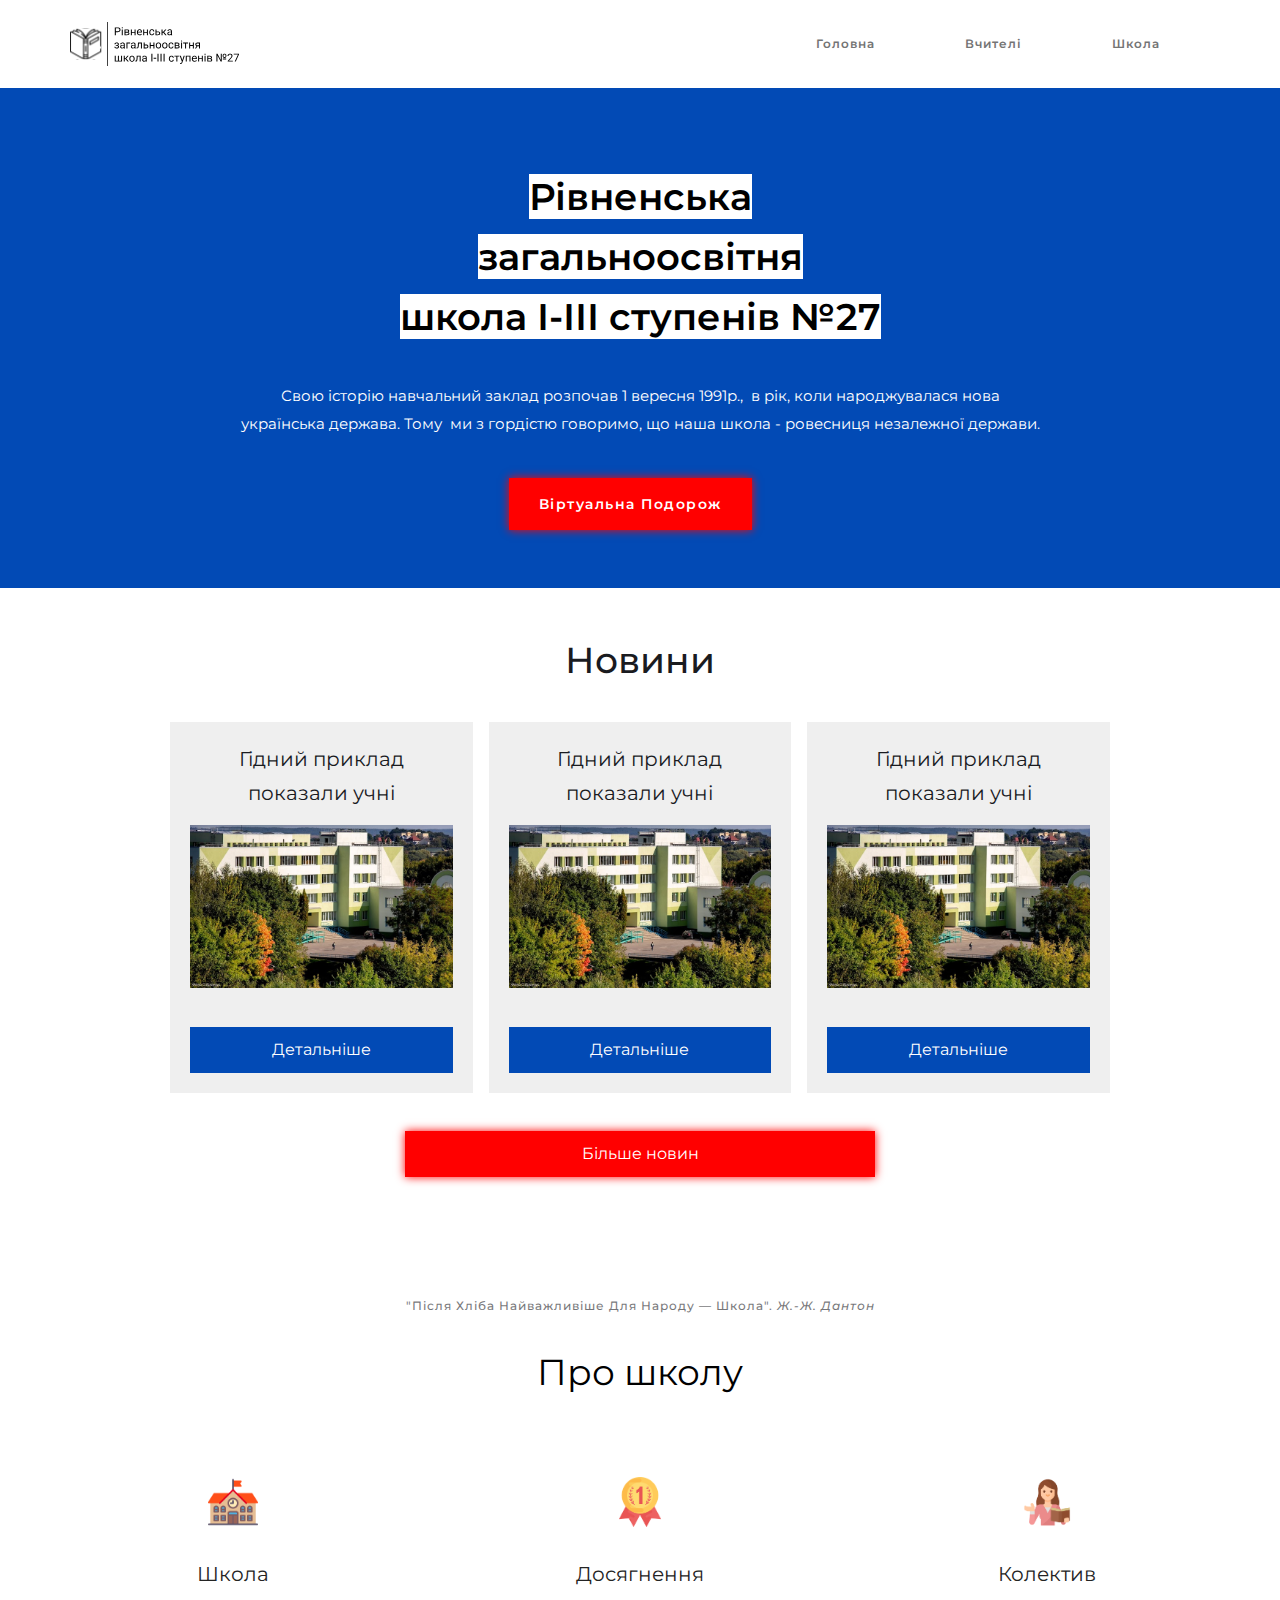
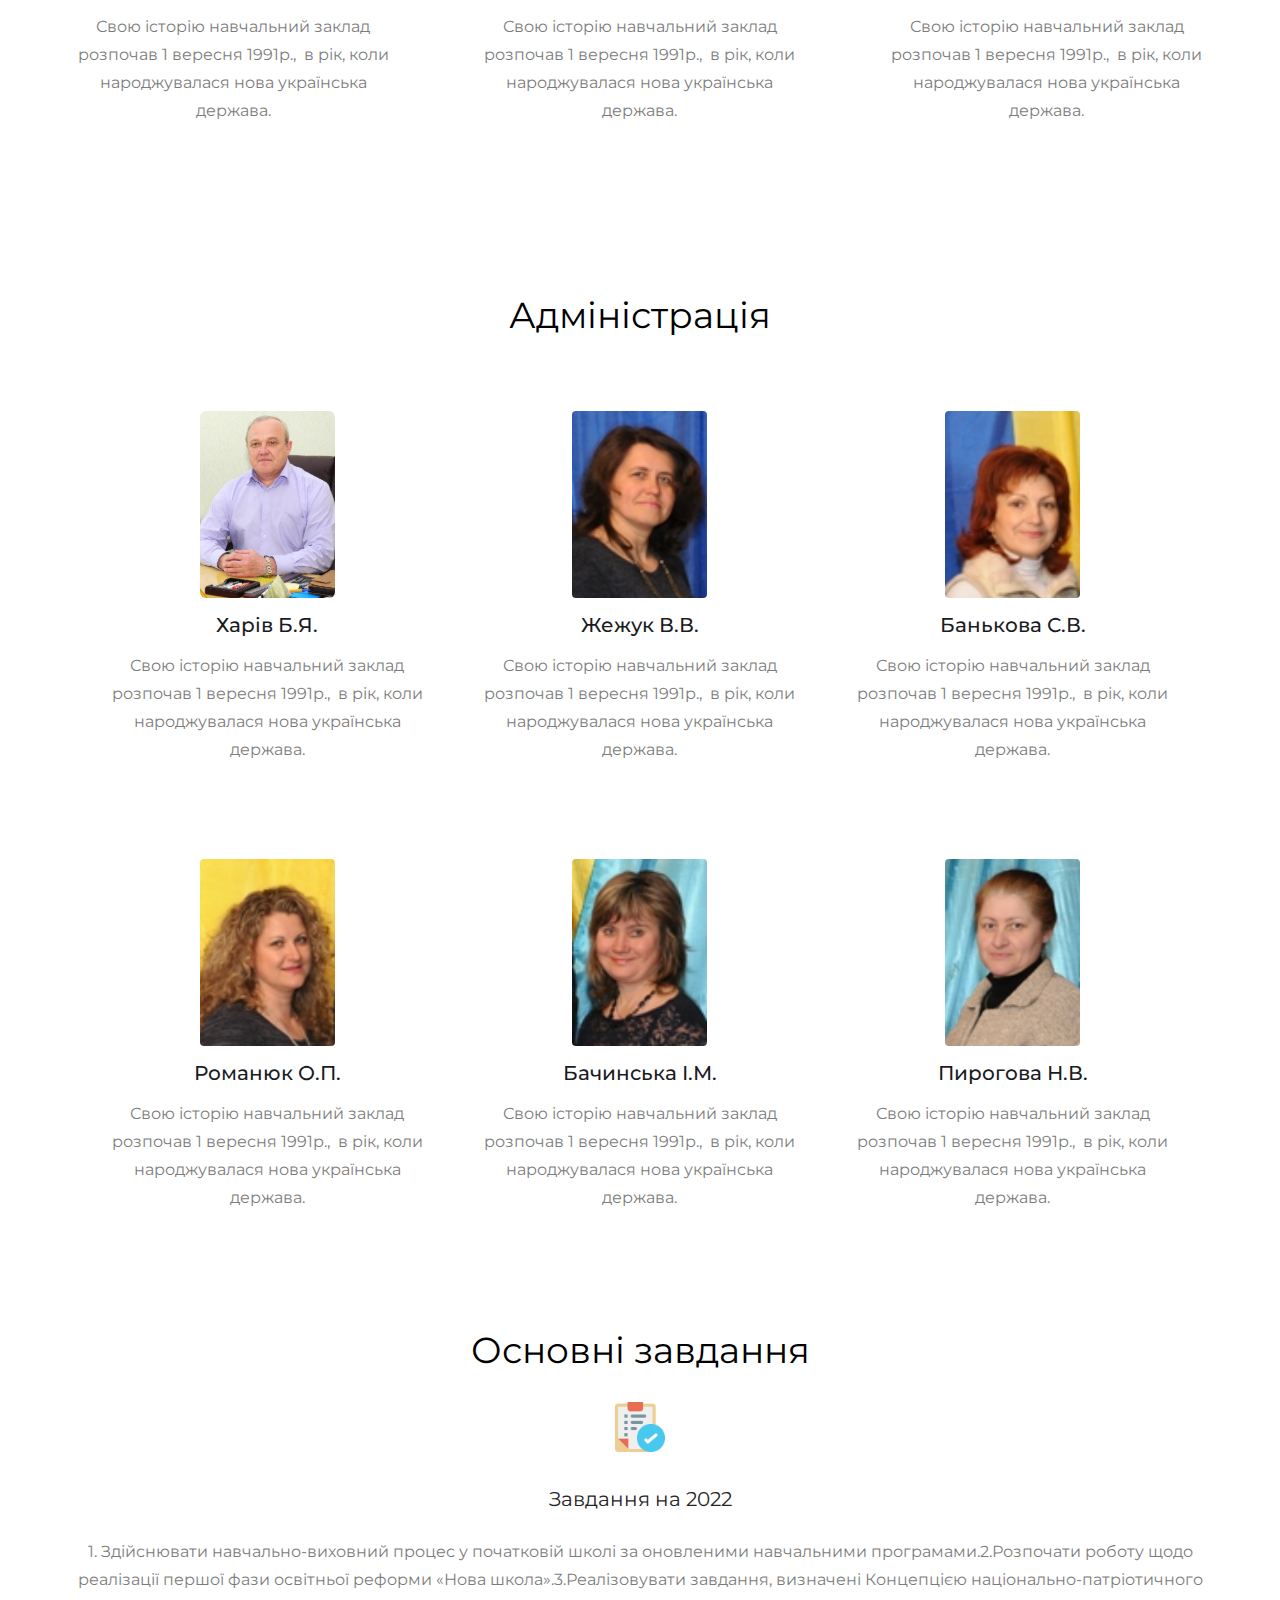
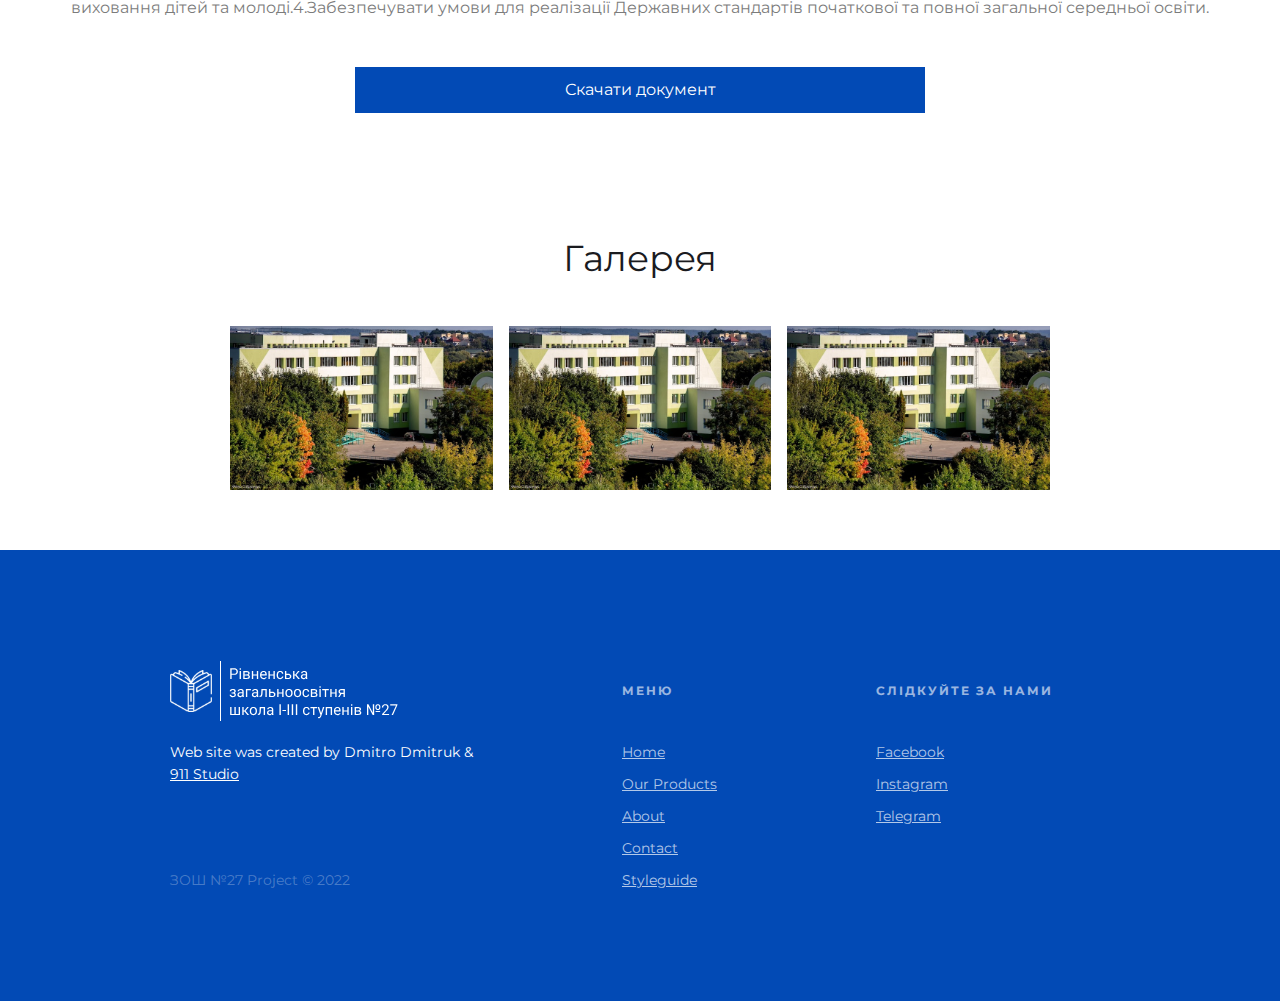
==== commit aa3c2e8e: "Update index.html" ====
--- a/index.html
+++ b/index.html
@@ -30,7 +30,7 @@
     }(window, document);
   </script>
   <link href="img/favicon.svg" rel="shortcut icon" type="image/x-icon">
-  <link href="img/webclip.png" rel="apple-touch-icon">
+  <link href="img/favicon.svg" rel="apple-touch-icon">
 </head>
 
 <body class="body">
@@ -143,8 +143,7 @@
   </div>
   <script src="js/jquery-3.5.1.min.dc5e7f18c8.js?site=61d9787a965db21ea6815e1c" type="text/javascript" integrity="sha256-9/aliU8dGd2tb6OSsuzixeV4y/faTqgFtohetphbbj0=" crossorigin="anonymous"></script>
   <script src="61d9787a965db21ea6815e1c/js/webflow.a9cdc1e9c.js" type="text/javascript"></script>
-  <!--[if lte IE 9]><script src="//cdnjs.cloudflare.com/ajax/libs/placeholders/3.0.2/placeholders.min.js"></script><![endif]-->
- 
+  
 </body>
 
 </html>
